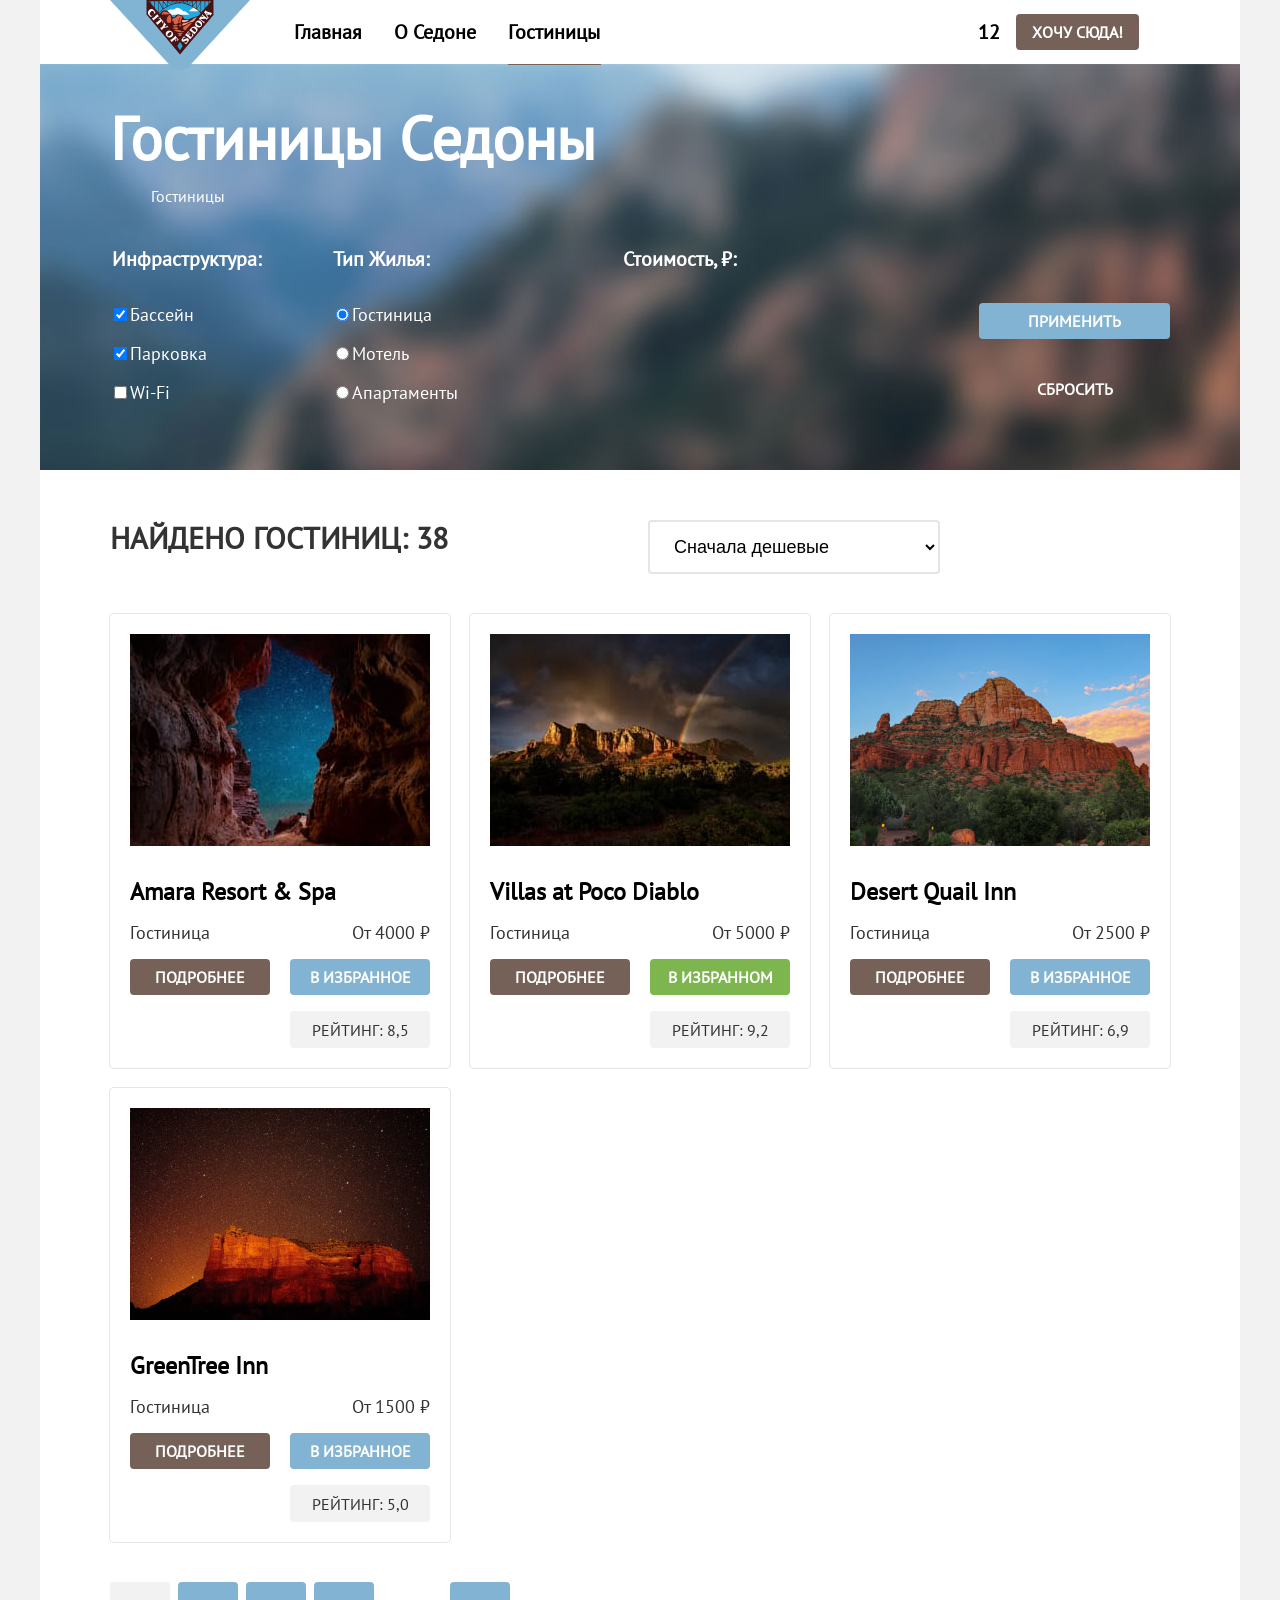
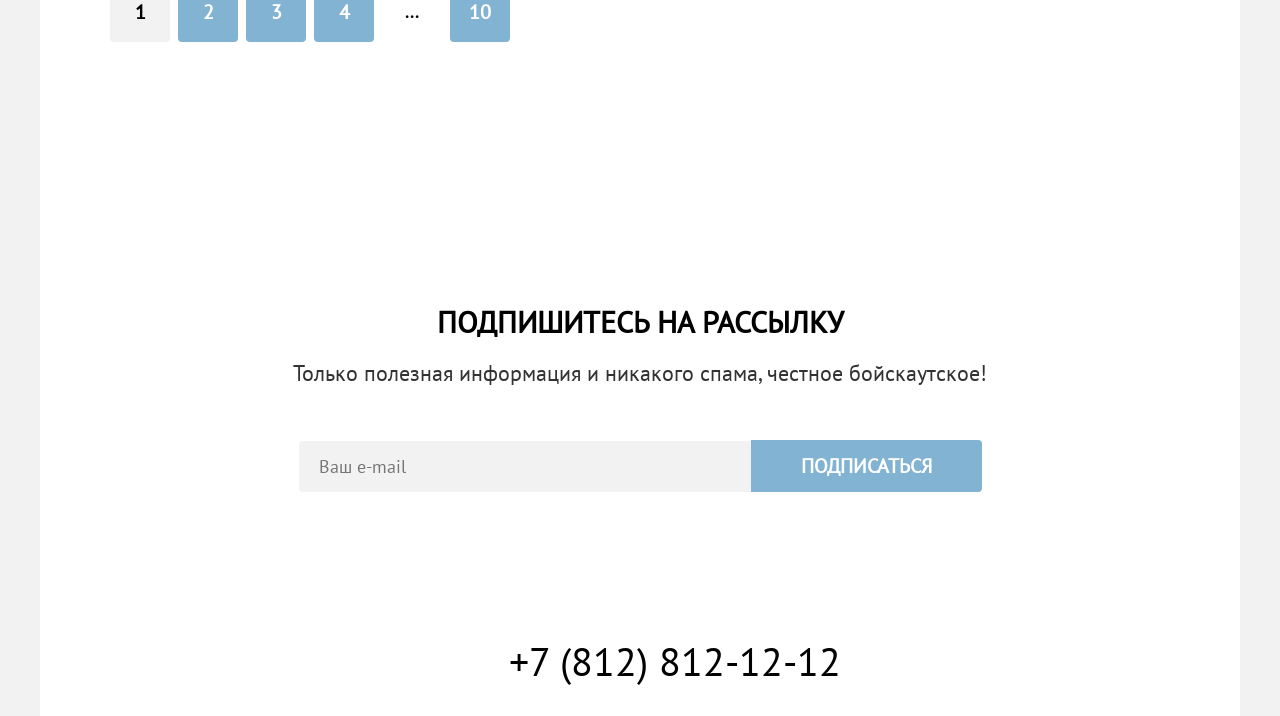
==== catalog.html @ 389232b7 "правки по теме гриды после созвона с Женей" ====
<!DOCTYPE html>
<html lang="ru">

  <head>
    <meta charset="UTF-8">
    <title>Каталог</title>
    <link rel="stylesheet" href="styles/styles.css">
  </head>

  <body>
    <div class="page-container">
      <header class="page-header">
        <nav class="navigation">
          <a class="navigation-logo" href="index.html">
            <img class="logo" src="images/sedona-logo.svg" alt="Логотип сайта Седоны" width="140" height="70">
          </a>
          <ul class="navigation-list">
            <li class="navigation-item">
              <a class="navigation-link" href="index.html">Главная</a>
            </li>
            <li class="navigation-item">
              <a class="navigation-link" href="#">О Седоне</a>
            </li>
            <li class="navigation-item">
              <a class="navigation-link navigation-link-current" href="/">Гостиницы</a>
            </li>
          </ul>
          <ul class="navigation-list navigation-user">
            <li class="navigation-item">
              <a class="navigation-link" href="#">
                <span class="visually-hidden">Поиск</span></a>
            </li>
            <li class="navigation-item">
              <a class="navigation-link" href="#">
                <span class="visually-hidden">Избранные отели</span>
                <span class="like-number">12</span>
              </a>
            </li>
            <li class="navigation-item">
              <a class="navigation-link button" href="#">Хочу сюда!</a>
            </li>
          </ul>
        </nav>
      </header>
      <main class="main-inner">
        <div class="header-block">
          <div class="header-block-container">
            <header class="inner-header">
              <h1 class="inner-header-title">Гостиницы Седоны</h1>
              <ul class="breadcrumbs-list">
                <li class="breadcrumbs-item">
                  <a class="breadcrumbs-link" href="index.html">
                    <span class="visually-hidden">На главную</span>
                  </a>
                </li>
                <li class="breadcrumbs-item">
                  <a class="breadcrumbs-link-current">Гостиницы</a>
                </li>
              </ul>
            </header>
            <section class="catalog-hotels">
              <h2 class="visually-hidden">Фильтры выбора гостиниц</h2>
              <form class="catalog-hotels-filters" action="https://echo.htmlacademy.ru/" method="get">
                <fieldset class="catalog-filter-group filter-infrastructure">
                  <legend class="catalog-filter-title">Инфраструктура:</legend>
                  <ul class="catalog-filter-list">
                    <li class="catalog-filter-item">
                      <label class="control">
                        <input class="control-input" type="checkbox" name="pool" checked>Бассейн
                      </label>
                    </li>
                    <li class="catalog-filter-item">
                      <label class="control">
                        <input class="control-input" type="checkbox" name="parking" checked>Парковка
                      </label>
                    </li>
                    <li class="catalog-filter-item">
                      <label class="control">
                        <input class="control-input" type="checkbox" name="wi-fi">Wi-Fi
                      </label>
                    </li>
                  </ul>
                </fieldset>
                <fieldset class="catalog-filter-group filter-housing">
                  <legend class="catalog-filter-title">Тип жилья:</legend>
                  <ul class="catalog-filter-list">
                    <li class="catalog-filter-item">
                      <label class="control">
                        <input class="control-input" type="radio" name="type-housing" value="hotel" checked>Гостиница
                      </label>
                    </li>
                    <li class="catalog-filter-item">
                      <label class="control">
                        <input class="control-input" type="radio" name="type-housing" value="motel">Мотель
                      </label>
                    </li>
                    <li class="catalog-filter-item">
                      <label class="control">
                        <input class="control-input" type="radio" name="type-housing" value="apartments">Апартаменты
                      </label>
                    </li>
                  </ul>
                </fieldset>
                <fieldset class="catalog-filter-group filter-price">
                  <legend class="catalog-filter-title">Стоимость, ₽:</legend>
                </fieldset>
                <div class="filter-button">
                  <button class="button button-filter-submit" type="submit">Применить</button>
                  <button class="button button-filter-reset" type="reset">Сбросить</button>
                </div>
              </form>
            </section>
          </div>
        </div>
        <section class="sorting-hotels">
          <div class="sorting-hotels-container">
            <h2 class="sorting-hotels-title">Найдено гостиниц: 38</h2>
            <select class="select-control" aria-label="Сортировка">
              <option value="cheap">Сначала дешевые</option>
              <option value="expensive">Сначала дорогие</option>
            </select>
            <div class="button-sorting-container">
              <a class="button button-light" href="catalog.html?view=tile">
                <span class="visually-hidden">Показать список в виде плитки</span>
              </a>
              <a class="button" href="catalog.html?view=card">
                <span class="visually-hidden">Показать карточки</span>
              </a>
              <a class="button" href="catalog.html?view=list">
                <span class="visually-hidden">Показать списком</span>
              </a>
            </div>
          </div>
          <ul class="sorting-hotels-list">
            <li class="hotels-card">
              <a class="hotel-card-link hotel-card-link-img
              " href="#">
                <img class="hotels-card-img" src="images/catalog/catalog-hotel-1.jpg" alt="Горы на фоне звездного неба"
                  width="300" height="212"></a>
              <a class="hotel-card-link" href="#">
                <h3 class="hotels-card-title">Amara Resort & Spa</h3>
              </a>
              <p class="hotels-card-price">
                <span class="card-hotel">Гостиница</span>
                <span class="card-price">От 4000 ₽</span>
              </p>
              <a class="button hotel-card-link-button" href="#">Подробнее</a>
              <button class="button hotel-card-button">В избранное</button>
              <p class="stars four-stars">
                <span class="visually-hidden">Гостиница 4 звезды</span>
              </p>
              <p class="raiting-hotels-card-title">
                <span class="raiting-card">Рейтинг: 8,5</span>
              </p>

            </li>
            <li class="hotels-card">
              <a class="hotel-card-link hotel-card-link-img" href="#">
                <img class="hotels-card-img" src="images/catalog/catalog-hotel-2 .jpg" alt="Горы на фоне радуги"
                  width="300" height="212"></a>
              <a class="hotel-card-link" href="#">
                <h3 class="hotels-card-title">Villas at Poco Diablo</h3>
              </a>
              <p class="hotels-card-price">
                <span class="card-hotel">Гостиница</span>
                <span class="card-price">От 5000 ₽</span>
              </p>
              <a class="button hotel-card-link-button" href="#">Подробнее</a>
              <button class="button hotel-card-button-like">В избранном</button>
              <p class="stars four-stars">
                <span class="visually-hidden">Гостиница 4 звезды</span>
              </p>
              <p class="raiting-hotels-card-title">
                <span class="raiting-card">Рейтинг: 9,2</span>
              </p>

            </li>
            <li class="hotels-card">
              <a class="hotel-card-link hotel-card-link-img" href="#">
                <img class="hotels-card-img" src="images/catalog/catalog-hotel-3.jpg" alt="Горы на фоне голубого неба"
                  width="300" height="212"></a>
              <a class="hotel-card-link" href="#">
                <h3 class="hotels-card-title">Desert Quail Inn</h3>
              </a>
              <p class="hotels-card-price">
                <span class="card-hotel">Гостиница</span>
                <span class="card-price">От 2500 ₽</span>
              </p>
              <a class="button hotel-card-link-button" href="#">Подробнее</a>
              <button class="button hotel-card-button">В избранное</button>
              <p class="starts three-stars">
                <span class="visually-hidden">Гостиница 3 звезды</span>
              </p>
              <p class="raiting-hotels-card-title">
                <span class="raiting-card">Рейтинг: 6,9</span>
              </p>

            </li>
            <li class="hotels-card">
              <a class="hotel-card-link hotel-card-link-img" href="#">
                <img class="hotels-card-img" src="images/catalog/catalog-hotel-4.jpg" width="300" height="212"
                  alt="Горный массив на фоне звездного неба"></a>
              <a class="hotel-card-link" href="#">
                <h3 class="hotels-card-title">GreenTree Inn</h3>
              </a>
              <p class="hotels-card-price">
                <span class="card-hotel">Гостиница</span>
                <span class="card-price">От 1500 ₽</span>
              </p>
              <a class="button hotel-card-link-button" href="#">Подробнее</a>
              <button class="button hotel-card-button">В избранное</button>
              <p class="stars two-stars">
                <span class="visually-hidden">Гостиница 2 звезды</span>
              </p>
              <p class="raiting-hotels-card-title">
                <span class="raiting-card">Рейтинг: 5,0</span>
              </p>
            </li>
          </ul>
          <ul class="pagination">
            <li class="pagination-item pagination-item-current">
              <a class="pagination-link pagination-link-current">1</a>
            </li>
            <li class="pagination-item">
              <a class="pagination-link" href="#">2</a>
            </li>
            <li class="pagination-item">
              <a class="pagination-link" href="#">3</a>
            </li>
            <li class="pagination-item">
              <a class="pagination-link" href="#">4</a>
            </li>
            <li class="pagination-item pagination-item-more">
              <span class="pagination-link pagination-more" href="#">...</span>
            </li>
            <li class="pagination-item">
              <a class="pagination-link" href="#">10</a>
            </li>
          </ul>
        </section>
      </main>
      <footer class="page-footer">
        <section class="newsletter">
          <h2 class="newsletter-title">Подпишитесь на рассылку</h2>
          <p class="newsletter-discription">Только полезная информация и никакого спама, честное бойскаутское!</p>
          <form class="newsletter-form" action="https://echo.htmlacademy.ru/" method="post">
            <input class="field" type="email" name="newsletter-email" placeholder="Ваш e-mail" required>
            <button class="newsletter-button" type="submit">Подписаться</button>
          </form>
        </section>
        <div class="footer-container">
          <section class="footer-social">
            <h2 class="visually-hidden">Социальные контакты</h2>
            <ul class="footer-social-list">
              <li class="footer-social-item">
                <a class="button" href="https://vk.com/htmlacademy">
                  <span class="visually-hidden">ВКонтакте</span>
                </a>
              </li>
              <li class="footer-social-item">
                <a class="button" href="https://t.me/htmlacademy">
                  <span class="visually-hidden">Телеграм</span>
                </a>
              </li>
              <li class="footer-social-item">
                <a class="button" href="https://www.youtube.com/user/htmlacademyru">
                  <span class="visually-hidden">Ютуб</span>
                </a>
              </li>
            </ul>
          </section>
          <section class="footer-phone">
            <h2 class="visually-hidden">Телефон</h2>
            <a class="footer-phone-link" href="tel:+78128121212">+7 (812) 812-12-12</a>
          </section>
          <section class="footer-logo">
            <h2 class="visually-hidden">Cделано в HTML Академии</h2>
            <a class="footer-logo-link" href="https://htmlacademy.ru/">
            </a>
          </section>
        </div>
      </footer>
    </div>
  </body>

</html>
---- styles/styles.css ----
@font-face {
  font-family: "PT Sans";
  font-style: normal;
  font-weight: 400;
  src: url("../fonts/ptsans-400.woff2") format("woff2");
  font-display: swap;
}

@font-face {
  font-family: "PT Sans";
  font-style: normal;
  font-weight: 700;
  src: url("../fonts/ptsans-700.woff2") format("woof2");
  font-display: swap;
}

html {
  height: 100%;
}

*,
*::before,
*::after {
  box-sizing: border-box;
}

body {
  margin: 0;
  display: flex;
  flex-direction: column;
  min-height: 100%;
  font-family: "PT Sans", sans-serif;
  font-size: 18px;
  line-height: 21px;
  font-style: normal;
  font-weight: 400;
  color: #333333;
  background-color: #F2F2F2;
}

.visually-hidden {
  position: absolute;
  width: 1px;
  height: 1px;
  margin: -1px;
  padding: 0;
  border: 0;
  clip: rect(0 0 0 0);
  overflow: hidden;
}

.page-container {
  margin: 0 auto;
  width: 1200px;
}

.navigation {
  display: flex;
  flex-wrap: wrap;
  width: 100%;
  padding-left: 238px;
}

.page-header-logo {
  width: 140px;
  margin-right: 28px;
}

.navigation-list {
  display: flex;
  flex-wrap: wrap;
  margin: 0;
  padding: 0;
  width: 610px;
  list-style-type: none;
}

.navigation-user {
  max-width: 310px;
  margin-left: auto;
}

.navigation-link-icon {
  min-height: 64px;
  min-width: 44px;
}

.navigation-link.button {
  font-family: inherit;
  font-size: 16px;
  line-height: 20px;
  text-align: center;
  font-weight: 700;
  text-transform: uppercase;
  background-color: #756157;
  text-decoration: none;
  color: #ffffff;
  margin-top: 14px;
}

.search-button {
  font-family: inherit;
  font-size: 20px;
  line-height: 36px;
  font-weight: 700;
  text-transform: uppercase;
  text-align: center;
  color: #ffffff;
  background-color: #756157;
  width: 376px;
  border: none;
  border-radius: 4px;
  padding-top: 8px;
  padding-bottom: 8px;
}

.field {
    width: 452px;
    margin: 0;
    border: none;
    padding: 14px 345px 14px 20px;
    margin-right: -5px;
    border-radius: 4px 0 0 4px;
    background: #f2f2f2;
    font-size: 18px;
    font-family: inherit;
}

.newsletter-button {
  font-family: inherit;
  font-size: 20px;
  font-weight: 700;
  line-height: 36px;
  text-transform: uppercase;
  text-align: center;
  color: #ffffff;
  background-color: #82B3D3;
  border: none;
  padding: 8px 50px;
  border-radius: 0 4px 4px 0;
}

.page-header {
  background-color: #ffffff;
  color: #000000;
  position: relative;
}

.navigation-link {
  display: block;
  padding: 20px 16px;
  color: #000000;
  font-size: 20px;
  line-height: 24px;
  font-weight: 700;
  text-decoration: none;
}

.navigation-logo {
  position: absolute;
  left: 70px;
}

.main-container {
  flex-grow: 1;
}

.main-index {
  color: #000000;
  background-color: #ffffff;
}

.main-first-screen {
  background-image: url("../images/first-screen.png");
  background-size: 100% auto;
  background-repeat: no-repeat;
  background-color: #756157;
  padding-top: 51px;
  padding-bottom: 82px;
}

.main-first-screen-img {
  display: block;
  margin: 0 auto;
}

.sight-header {
  padding-top: 69px;
  padding-bottom: 69px;
}

.sight-list {
  display: flex;
  flex-wrap: wrap;
  margin: 0;
  padding: 0;
  list-style-type: none;
}

.sight-img {
  display: block;
  object-fit: contain;
}

.sight-text {
  margin: 0 auto;
}

.sight-item {
  flex-grow: 1;
}

.sight-title {
  font-size: 30px;
  font-weight: 700;
  line-height: 36px;
  text-transform: uppercase;
  text-align: center;
  margin: 0;
  padding: 0;
  margin-bottom: 25px;
}

.sight-discription {
  font-size: 22px;
  line-height: 26px;
  text-align: center;
  margin: 0;
  padding: 0;
}

.sight-title-item {
  font-size: 24px;
  line-height: 28px;
  text-transform: uppercase;
  text-align: center;
  margin: 0;
  padding: 0;
  margin-top: 112px;
  margin-bottom: 62px;
}

.sight-discriptions-item {
  text-align: center;
  margin: 0 auto;
  margin-bottom: 112px;
  width: 230px;
}

.sight-item-dark {
  display: flex;
  flex-wrap: wrap;
  background-color: #82B3D3;
  color: #ffffff;
}

.sight-item-light {
  width: 400px;
  background-color: rgba(131, 179, 211, 0.12);
}

.sight-item-medium {
  width: 400px;
  background-color: rgba(131, 179, 211, 0.2);
}

.advantages {
  text-align: center;
}

.advantages-header {
  padding-top: 64px;
  padding-bottom: 64px;
}

.advantages-list {
  display: flex;
  flex-wrap: wrap;
  margin: 0;
  padding: 0;
  list-style-type: none;
}

.advantages-title {
  font-size: 30px;
  font-weight: 700;
  line-height: 36px;
  text-transform: uppercase;
  margin: 0;
  padding: 0;
  margin-bottom: 20px;
}

.advantages-description {
  font-size: 22px;
  line-height: 26px;
  margin: 0;
  padding: 0;
}

.advantages-item-title {
  font-size: 24px;
  line-height: 28px;
  font-weight: 700;
  text-transform: uppercase;
  margin: 0;
  padding: 0;
  margin-bottom: 30px;
}

.advantages-item-description {
  margin: 0 auto;
  width: 230px;
}

.advantages-item {
  width: 400px;
  padding-top: 181px;
  padding-bottom: 83px;
}

.advantages-item-medium {
  background-color: #F0F6FA;
}

.search {
  text-align: center;
  padding-top: 96px;
  padding-bottom: 96px;
}

.search-title {
  font-size: 30px;
  line-height: 36px;
  font-weight: 700;
  text-transform: uppercase;
  margin: 0;
  padding: 0;
  margin-bottom: 20px;
}

.search-description {
  font-size: 22px;
  line-height: 26px;
  margin: 0;
  padding: 0;
  margin-bottom: 54px;
}

.page-footer {
  background-color: #ffffff;
}

.newsletter-first-screen {
  background-color: #756157;
  color: #ffffff;
  background-image: url("../images/Subscribe.jpg");
  background-size: 100% auto;
  background-repeat: no-repeat;
  text-align: center;
  padding-top: 96px;
  padding-bottom: 104px;
}

.newsletter {
  text-align: center;
  padding-top: 96px;
  padding-bottom: 104px;
}

.newsletter-title {
  font-size: 30px;
  line-height: 36px;
  font-weight: 700;
  text-transform: uppercase;
  color: #000000;
  margin: 0;
  padding: 0;
  padding-top: 96px;
  margin-bottom: 20px;
}

.newsletter-title-first-screen {
  font-size: 30px;
  line-height: 36px;
  font-weight: 700;
  text-transform: uppercase;
  color: #ffffff;
  margin: 0;
  padding: 0;
  margin-bottom: 20px;
}

.newsletter-discription {
  font-size: 22px;
  line-height: 26px;
  color: #333333;
  margin: 0;
  padding: 0;
  margin-bottom: 54px;
}

.newsletter-discription-first-screen {
  font-size: 22px;
  line-height: 26px;
  color: #ffffff;
  margin: 0;
  padding: 0;
  margin-bottom: 54px;
}

.footer-container {
  display: flex;
  flex-wrap: wrap;
  width: 1060px;
  margin: 0 auto;
  justify-content: space-between;
  padding-top: 45px;
  padding-bottom: 35px;
}

.footer-social-list {
  display: flex;
  flex-wrap: wrap;
  margin: 0;
  padding: 0;
  list-style-type: none;
}

.footer-social {
  width: 188px;
}

.footer-social-item {
  min-width: 47px;
  min-height: 40px;
}

.footer-phone {
  width: 335px;
}

.footer-logo {
  width: 115px;
}

.footer-phone-link {
  font-family: inherit;
  font-size: 40px;
  line-height: 40px;
  font-weight: 400;
  text-align: center;
  text-transform: uppercase;
  text-decoration: none;
  color: #000000;
}

.footer-logo-link {
  min-width: 115px;
  min-height: 33px;

}

.catalog-hotels-filters {
  display: grid;
  grid-template-columns: 151px 220px 288px 191px;
  gap: 70px;
}

.filter-infrastructure {
  border: none;
  margin: 0;
  padding: 0;
}

.filter-housing {
  border: none;
  margin: 0;
  padding: 0;
}

.filter-price {
  border: none;
  margin: 0;
  padding: 0;
}

.filter-button {
  text-align: center;
}

.header-block {
  background-color: #82B3D3;
  color: #ffffff;
  background-image: url("../images/inner-header-foto.jpg");
  background-size: 100% auto;
  padding-top: 35px;
  padding-bottom: 50px;
}

.header-block-container {
  width: 1060px;
  margin: 0 auto;
}

.inner-header-title {
  font-size: 60px;
  line-height: 78px;
  font-weight: 700;
  margin: 0;
  padding: 0;
  margin-bottom: 8px;
}

.breadcrumbs-list {
  display: flex;
  flex-wrap: wrap;
  margin: 0;
  padding: 0;
  list-style-type: none;
  margin-bottom: 40px;
}

.breadcrumbs-link {
  min-width: 13px;
  min-height: 15px;
  margin-right: 41px;
}

.breadcrumbs-link-current {
  font-size: 16px;
  font-weight: 400;
  text-decoration: none;
}

.catalog-filter-list {
  margin: 0;
  padding: 0;
  list-style-type: none;

}

.catalog-filter-title {
  font-size: 20px;
  line-height: 24px;
  font-weight: 700;
  text-transform: capitalize;
  margin-bottom: 32px;
}

.catalog-filter-item {
  font-size: 18px;
  line-height: 23px;
  font-weight: 400;
  margin-bottom: 16px;
}

.button {
  font-size: 16px;
  line-height: 20px;
  font-weight: 700;
  text-transform: uppercase;
  font-family: inherit;
  padding-bottom: 8px;
  padding-top: 8px;
  border-radius: 4px;
}

.button-filter-submit {
  background-color: #82B3D3;
  color: #ffffff;
  margin-top: 56px;
  margin-bottom: 32px;
  border: none;
  width: 191px;
  padding-bottom: 8px;
  padding-top: 8px;
}

.button-filter-reset {
  background: none;
  color: #ffffff;
  border: none;
}

.sorting-hotels-container {
  width: 1060px;
  margin: 0 auto;
  display: flex;
  margin-bottom: 40px;
  flex-wrap: wrap;
}

.sorting-hotels {
  background-color: #ffffff;
  padding: 50px 60px 70px;
}

.sorting-hotels-list {
  width: 1060px;
  display: flex;
  flex-wrap: wrap;
  padding: 0;
  margin: 0 auto;
  list-style-type: none;
  margin-bottom: 40px;
  gap: 20px;
}

.sorting-hotels-title {
  margin: 0;
  padding: 0;
  width: 438px;
  margin-right: 100px;
  font-size: 30px;
  line-height: 36px;
  font-weight: 700;
  text-transform: uppercase;
}

.select-control {
  width: 292px;
  margin-right: 70px;
  font-size: 18px;
  line-height: 21px;
  font-weight: 400;
  background-color: #ffffff;
  min-height: 49px;
  border: 2px solid #E5E5E5;
  border-radius: 4px;
  padding-top: 14px;
  padding-bottom: 14px;
  padding-left: 20px;
  padding-right: 21px;
}

.button-sorting-container {
  width: 160px;
}

.hotels-card {
  display: grid;
  grid-template-columns: repeat(2, 140px);
  grid-template-rows: 1fr;
  gap: 16px 20px;
  width: 340px;
  box-shadow: 0 0 0 1px #e6e6e6;
  border-radius: 4px;
  padding: 20px;
}

.hotels-card-img {
  display: block;
  object-fit: cover;
}

.hotel-card-wrapper {
  display: grid;
  grid-template-columns: 140px 140px;
  column-gap: 20px;
  row-gap: 16px;
  margin: 0 auto;
}

.hotels-card-title {
  font-size: 24px;
  font-weight: 700;
  line-height: 28px;
  text-decoration: none;
  color: #000000;
  margin: 0;
}

.hotels-card-price {
  grid-column: 1/-1;
  margin: 0;
  display: flex;
}

.card-hotel {
  width: 140px;
}

.card-price {
  margin-left: auto;
}

.stars {
  margin: 0;
}

.raiting-card {
  display: block;
  margin-left: auto;
  padding-bottom: 8px;
  padding-top: 9px;
  border-radius: 4px;
}

.hotel-card-button {
  color: #ffffff;
  background-color: #82B3D3;
  border: none;
}

.hotel-card-button-like {
  color: #ffffff;
  background-color: #7DB54F;
  border: none;
}

.hotel-card-link {
  text-decoration: none;
  grid-column: 1/-1;
}

.hotel-card-link-img {
  margin: 0 auto;
  margin-bottom: 16px;
}

.hotel-card-link-button {
  color: #ffffff;
  background-color: #756157;
  text-decoration: none;
  text-align: center;
  padding-bottom: 8px;
  padding-top: 8px;
  border-radius: 4px;
}

.raiting-hotels-card-title {
  margin: 0;
}

.raiting-hotels-card-title span {
  color: #333333;
  background-color: #F2F2F2;
  font-size: 16px;
  line-height: 20px;
  text-transform: uppercase;
  font-weight: 400;
  text-align: center;
}

.pagination {
  display: flex;
  width: 1060px;
  margin: 0 auto;
  padding: 0;
  list-style-type: none;
  flex-wrap: wrap;
  gap: 8px;
}

.pagination-item {
  min-width: 60px;
  min-height: 60px;
  background-color: #82B3D3;
  border-radius: 4px;
}

.pagination-item-current {
  background-color: #F2F2F2;
}

.pagination-link {
  font-size: 20px;
  line-height: 36px;
  font-weight: 700;
  text-align: center;
  text-decoration: none;
  color: #ffffff;
  width: 100%;
  height: 100%;
  display: flex;
  align-items: center;
  justify-content: center;
  flex-wrap: wrap;
}

.pagination-link-current {
  color: #000000;
  background-color: #F2F2F2;
  border-radius: 4px;
}

.pagination-more {
  font-size: 17px;
  line-height: 26px;
  background-color: #ffffff;
  color: #000000;
}
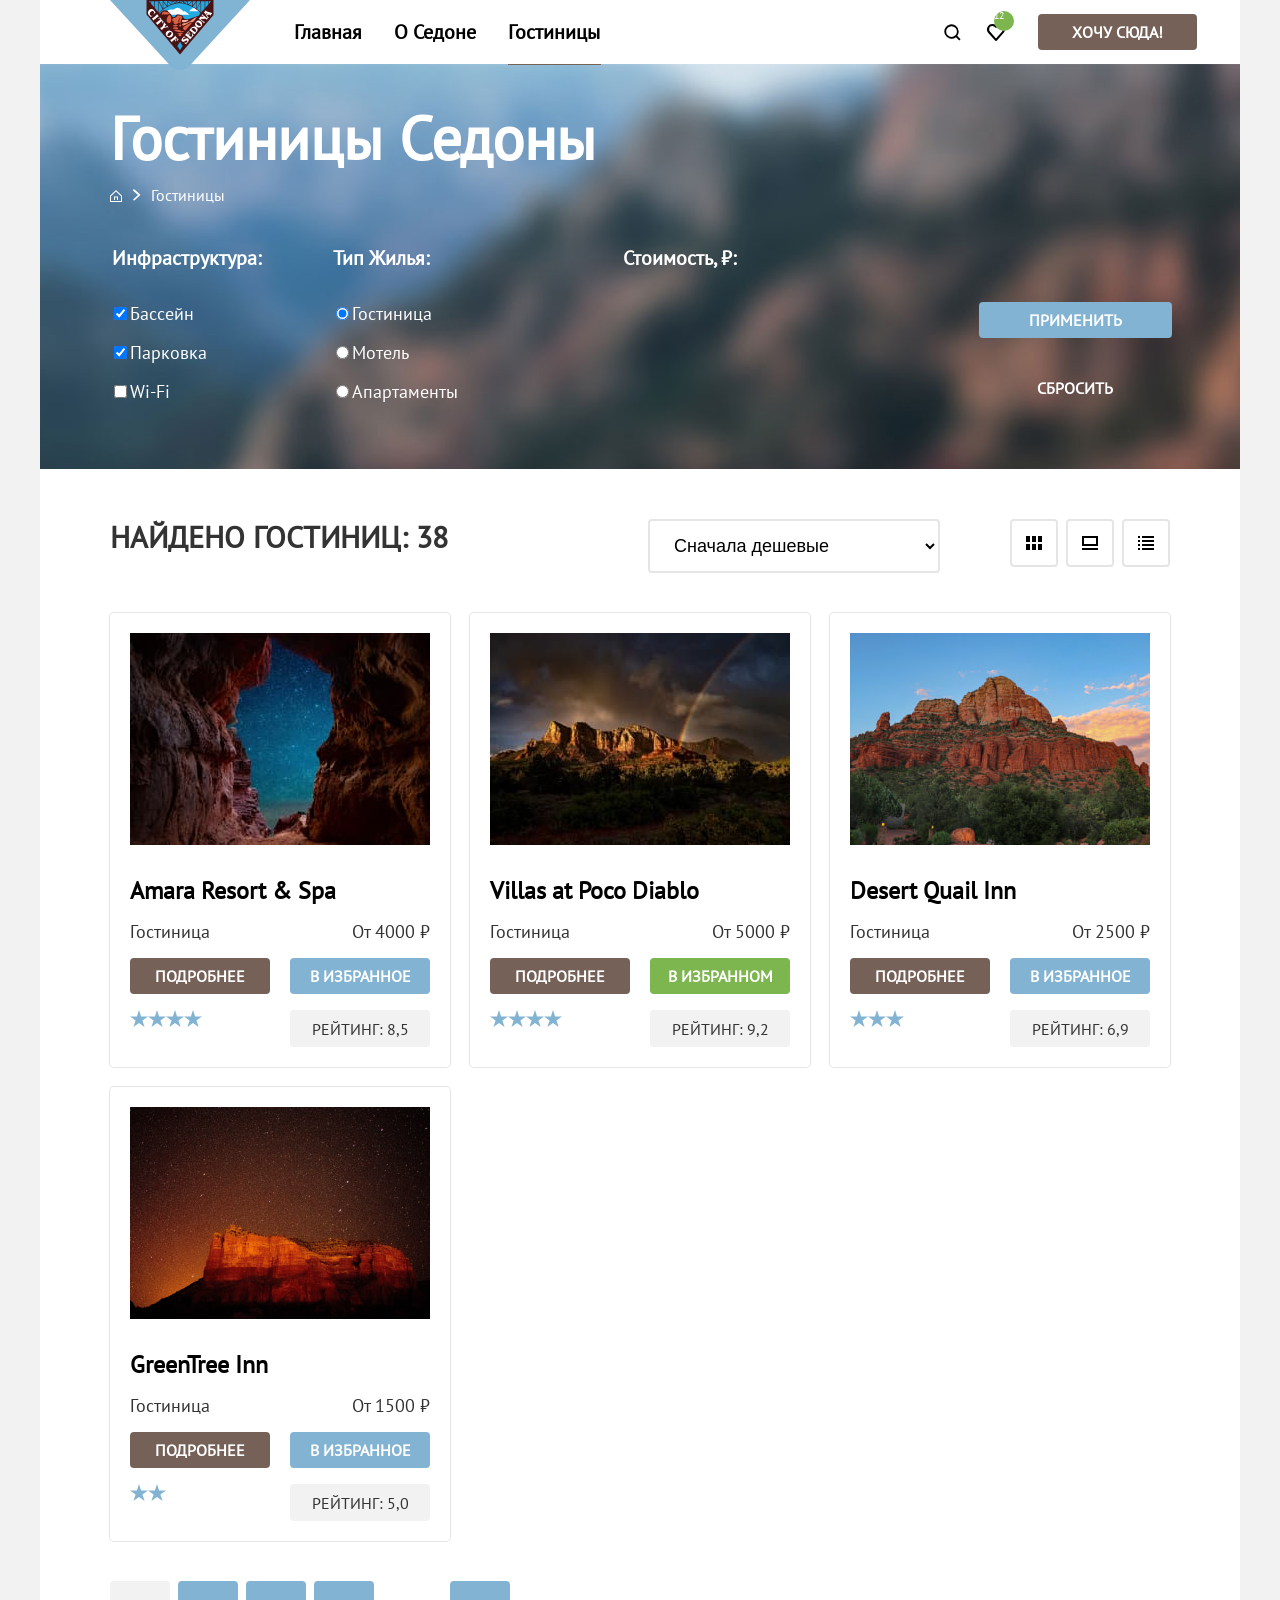
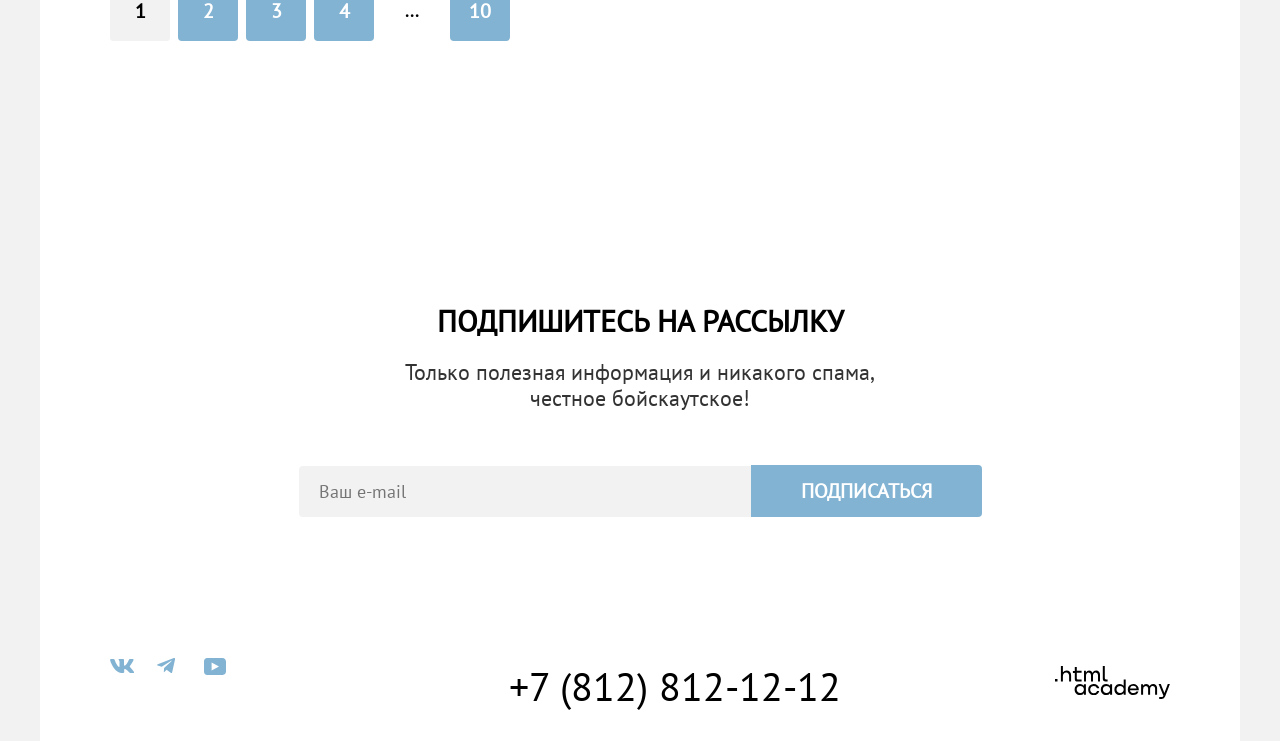
==== commit 6323ed63: "Правки по 8 уроку" ====
--- a/catalog.html
+++ b/catalog.html
@@ -27,11 +27,11 @@
           </ul>
           <ul class="navigation-list navigation-user">
             <li class="navigation-item">
-              <a class="navigation-link" href="#">
+              <a class="navigation-link navigation-link-icon search-icon" href="#">
                 <span class="visually-hidden">Поиск</span></a>
             </li>
             <li class="navigation-item">
-              <a class="navigation-link" href="#">
+              <a class="navigation-link navigation-link-icon like-icon" href="#">
                 <span class="visually-hidden">Избранные отели</span>
                 <span class="like-number">12</span>
               </a>
@@ -49,12 +49,17 @@
               <h1 class="inner-header-title">Гостиницы Седоны</h1>
               <ul class="breadcrumbs-list">
                 <li class="breadcrumbs-item">
-                  <a class="breadcrumbs-link" href="index.html">
+                  <a class="breadcrumbs-link breadcrumbs-link-index" href="index.html">
+                    <svg role="img" aria-label="Вернуться на главную страницу" xmlns="http://www.w3.org/2000/svg"
+                      width="12" height="12" fill="none" viewBox="0 0 12 12">
+                      <path d="M6 0 0 5.8V12h12V5.8zm5 11H1V6.2l5-4.8 5 4.8z" />
+                      <path d="M4 10h1V7.5h2V10h1V6.5H4z" />
+                    </svg>
                     <span class="visually-hidden">На главную</span>
                   </a>
                 </li>
                 <li class="breadcrumbs-item">
-                  <a class="breadcrumbs-link-current">Гостиницы</a>
+                  <a class="breadcrumbs-link breadcrumbs-link-current">Гостиницы</a>
                 </li>
               </ul>
             </header>
@@ -119,14 +124,14 @@
               <option value="cheap">Сначала дешевые</option>
               <option value="expensive">Сначала дорогие</option>
             </select>
-            <div class="button-sorting-container">
-              <a class="button button-light" href="catalog.html?view=tile">
+            <div class="toggle-sorting-container">
+              <a class="toggle toggle-tile " href="catalog.html?view=tile">
                 <span class="visually-hidden">Показать список в виде плитки</span>
               </a>
-              <a class="button" href="catalog.html?view=card">
+              <a class="toggle toggle-card" href="catalog.html?view=card">
                 <span class="visually-hidden">Показать карточки</span>
               </a>
-              <a class="button" href="catalog.html?view=list">
+              <a class="toggle toggle-list" href="catalog.html?view=list">
                 <span class="visually-hidden">Показать списком</span>
               </a>
             </div>
@@ -146,7 +151,7 @@
               </p>
               <a class="button hotel-card-link-button" href="#">Подробнее</a>
               <button class="button hotel-card-button">В избранное</button>
-              <p class="stars four-stars">
+              <p class="stars four-stars" role="img" aria-label="4 звезды">
                 <span class="visually-hidden">Гостиница 4 звезды</span>
               </p>
               <p class="raiting-hotels-card-title">
@@ -167,7 +172,7 @@
               </p>
               <a class="button hotel-card-link-button" href="#">Подробнее</a>
               <button class="button hotel-card-button-like">В избранном</button>
-              <p class="stars four-stars">
+              <p class="stars four-stars" role="img" aria-label="4 звезды">
                 <span class="visually-hidden">Гостиница 4 звезды</span>
               </p>
               <p class="raiting-hotels-card-title">
@@ -188,7 +193,7 @@
               </p>
               <a class="button hotel-card-link-button" href="#">Подробнее</a>
               <button class="button hotel-card-button">В избранное</button>
-              <p class="starts three-stars">
+              <p class="stars three-stars" role="img" aria-label="3 звезды">
                 <span class="visually-hidden">Гостиница 3 звезды</span>
               </p>
               <p class="raiting-hotels-card-title">
@@ -209,7 +214,7 @@
               </p>
               <a class="button hotel-card-link-button" href="#">Подробнее</a>
               <button class="button hotel-card-button">В избранное</button>
-              <p class="stars two-stars">
+              <p class="stars two-stars" role="img" aria-label="2 звезды">
                 <span class="visually-hidden">Гостиница 2 звезды</span>
               </p>
               <p class="raiting-hotels-card-title">
@@ -253,17 +258,20 @@
             <h2 class="visually-hidden">Социальные контакты</h2>
             <ul class="footer-social-list">
               <li class="footer-social-item">
-                <a class="button" href="https://vk.com/htmlacademy">
+                <a class="button-footer-social" href="https://vk.com/htmlacademy">
+                  <svg class="footer-social-icon" aria-hidden="true" focusable="false" xmlns="http://www.w3.org/2000/svg" width="24" height="14" fill="none" viewBox="0 0 24 14"><path fill-rule="evenodd" d="M23.5 1q.3-1-.8-1H20q-1 0-1.1.7S17.6 4 15.7 6q-1 .8-1.3.8T14 6V.9q0-.9-.7-.9H9.2q-.7 0-.7.6c0 .6 1 .8 1 2.5V7q0 1.1-.5 1c-.9 0-3-3.2-4.3-6.9q-.2-1-1.2-1H1q-1 0-.9.7c0 .7.9 4.1 4.1 8.6 2.2 3 5.3 4.7 8 4.7 1.7 0 2-.4 2-1v-2.3q-.1-1 .6-.9c.4 0 1 .2 2.6 1.7 1.8 1.7 2.1 2.5 3.1 2.5H23q1.3 0 1-1.1-.5-1.1-2.3-3L20 8q-.5-.6 0-1.1s3.2-4.4 3.5-6" clip-rule="evenodd"/></svg>
                   <span class="visually-hidden">ВКонтакте</span>
                 </a>
               </li>
               <li class="footer-social-item">
-                <a class="button" href="https://t.me/htmlacademy">
+                <a class="button-footer-social" href="https://t.me/htmlacademy">
+                  <svg class="footer-social-icon" aria-hidden="true" focusable="false" xmlns="http://www.w3.org/2000/svg" width="18" height="16" fill="none" viewBox="0 0 18 16"><path d="M16.8.1.8 6.2Q-.6 7 .6 7.6l4.1 1.2 9.5-6q1-.2.5.2l-7.6 7-.3 4.2q.5 0 .8-.4l2-2 4.1 3q1.2.8 1.5-.6L18 1.4c.3-1.1-.4-1.6-1.1-1.3"/></svg>
                   <span class="visually-hidden">Телеграм</span>
                 </a>
               </li>
               <li class="footer-social-item">
-                <a class="button" href="https://www.youtube.com/user/htmlacademyru">
+                <a class="button-footer-social" href="https://www.youtube.com/user/htmlacademyru">
+                  <svg class="footer-social-icon" aria-hidden="true" focusable="false" xmlns="http://www.w3.org/2000/svg" width="22" height="17" fill="none" viewBox="0 0 22 17"><path d="M18.6 0H3.2C1.3 0 0 1.6 0 3.4v10c0 2 1.3 3.6 3.2 3.6h15.6c1.7 0 3.2-1.6 3.2-3.4V3.4C21.8 1.6 20.5 0 18.6 0m-11 12.5v-8l7.4 4z"/></svg>
                   <span class="visually-hidden">Ютуб</span>
                 </a>
               </li>
@@ -276,6 +284,7 @@
           <section class="footer-logo">
             <h2 class="visually-hidden">Cделано в HTML Академии</h2>
             <a class="footer-logo-link" href="https://htmlacademy.ru/">
+              <svg class="footer-logo-icon" role="img" aria-label="Логотип разработчика HTML Academy" xmlns="http://www.w3.org/2000/svg" width="115" height="33" fill="none" viewBox="0 0 115 33"><path d="M0 12.9v2.6h2.5v-2.6zM11.6 4.5Q9.2 4.6 8 6.2h-.1V0h-2v15.5h2v-5.3c0-2.1 1.3-3.6 3.3-3.6 1.8 0 2.9 1.4 2.9 3.2v5.7h2V9.4c.1-3-1.8-4.9-4.5-4.9M26.6 4.8h-4.8V1.1h-2v3.8h-1.9v2h1.9v6q0 2.6 2.7 2.7h4.1v-2h-3.7q-1 0-1.1-1.1V6.8h4.8zM41.1 4.6q-2.5 0-3.5 2.1h-.1a4 4 0 0 0-3.4-2.1Q32 4.8 31 6.4h-.1V4.8H29v10.6h2V10c0-2 1-3.5 2.6-3.5q2.3.1 2.4 2.6v6.3h2V9.8c0-2.4 1.4-3.3 2.6-3.3q2.3.1 2.4 2.6v6.3h2V8.9c.1-2.5-1.4-4.3-3.9-4.3M47.8 12.7q0 2.6 2.8 2.7h2v-2h-1.7q-1 0-1.1-1.1V0h-2zM28.9 19.7a5 5 0 0 0-3.9-1.8c-3.1 0-5.4 2.3-5.4 5.6s2.3 5.6 5.4 5.6q2.7-.1 3.8-1.9h.1v1.6h2V18.2h-2zm-3.6 7.4a3.5 3.5 0 0 1-3.6-3.6c0-2 1.4-3.6 3.6-3.6s3.6 1.6 3.6 3.6c0 1.9-1.4 3.6-3.6 3.6M44.2 22c-.5-2.4-2.6-4.1-5.4-4.1a5.4 5.4 0 0 0-5.6 5.6c0 3.1 2.2 5.6 5.6 5.6 2.8 0 4.9-1.8 5.4-4.2h-2.1a3.4 3.4 0 0 1-3.3 2.3 3.5 3.5 0 0 1-3.6-3.6c0-2 1.4-3.6 3.6-3.6q2.5.2 3.3 2.2h2.1zM55.1 19.7a5 5 0 0 0-3.9-1.8c-3.1 0-5.4 2.3-5.4 5.6s2.3 5.6 5.4 5.6q2.7-.1 3.8-1.9h.1v1.6h2V18.2h-2zm-3.6 7.4a3.5 3.5 0 0 1-3.6-3.6c0-2 1.4-3.6 3.6-3.6s3.6 1.6 3.6 3.6c0 1.9-1.5 3.6-3.6 3.6M68.7 19.8a5 5 0 0 0-3.9-1.9c-3.1 0-5.4 2.3-5.4 5.6s2.2 5.6 5.4 5.6q2.6-.1 3.8-1.8h.1v1.5h2V13.4h-2zm-3.6 7.3a3.5 3.5 0 0 1-3.6-3.6c0-2 1.4-3.6 3.6-3.6s3.6 1.6 3.6 3.6c-.1 2-1.5 3.6-3.6 3.6M78.3 17.9a5.4 5.4 0 0 0-5.5 5.6c0 3 2.1 5.6 5.5 5.6 2.5 0 4.5-1.3 5.2-3.6h-2.1q-.8 1.6-3 1.6c-1.9 0-3.3-1.3-3.4-2.9h8.8c.2-3.6-2-6.3-5.5-6.3m0 1.9q2.7.1 3.3 2.6h-6.5a3 3 0 0 1 3.2-2.6M98.2 17.9a4 4 0 0 0-3.6 2h-.1q-1-1.9-3.4-2-2.2 0-3.1 1.8v-1.5h-1.9v10.6h2v-5.4q.1-3.2 2.6-3.5 2.3.1 2.4 2.6v6.3h2v-5.6c0-2.4 1.4-3.3 2.6-3.3q2.3.1 2.4 2.6v6.3h2v-6.5c.1-2.6-1.4-4.4-3.9-4.4M109.4 27l-3.6-8.9h-2.2l4.8 11.6q-.3 1.3-1.7 1.2h-2.5v2h2.5q2.6 0 3.5-2.6l4.7-12.2h-2.1z"/></svg>
             </a>
           </section>
         </div>
--- a/styles/styles.css
+++ b/styles/styles.css
@@ -85,6 +85,35 @@
   min-width: 44px;
 }
 
+.search-icon {
+  background-image: url(../images/icon/search.svg);
+  background-repeat: no-repeat;
+  background-size: 18px 18px;
+  background-position: center;
+}
+
+.like-icon {
+  background-image: url(../images/icon/heart.svg);
+  background-repeat: no-repeat;
+  background-size: 20px 20px;
+  background-position: center;
+  margin-right: 20px;
+}
+.like-number {
+  font-family: inherit;
+  font-size: 10px;
+  line-height: 10px;
+  font-weight: 400;
+  color:#ffffff;
+  background-color: #7DB54F;
+  border-radius: 10px;
+  position: absolute;
+  width: 20px;
+  height: 20px;
+  top: 11px;
+  left: 20px;
+}
+
 .navigation-link.button {
   font-family: inherit;
   font-size: 16px;
@@ -96,6 +125,21 @@
   text-decoration: none;
   color: #ffffff;
   margin-top: 14px;
+  padding: 8px 34px;
+  cursor: pointer;
+}
+
+.navigation-link.button:hover {
+  background-color: #615048;
+}
+
+.navigation-link.button:focus {
+  background-color: #615048;
+}
+
+.navigation-link.button:active {
+  background-color: #756157;
+  color: #ffffff4d;
 }
 
 .search-button {
@@ -107,23 +151,35 @@
   text-align: center;
   color: #ffffff;
   background-color: #756157;
-  width: 376px;
   border: none;
   border-radius: 4px;
-  padding-top: 8px;
-  padding-bottom: 8px;
+  padding: 8px 50px;
+  cursor: pointer;
+}
+
+.search-button:hover {
+  background-color: #615048;
+}
+
+.search-button:focus {
+  background-color: #615048;
+}
+
+.search-button:active {
+  background-color: #756157;
+  color: #ffffff4d;
 }
 
 .field {
-    width: 452px;
-    margin: 0;
-    border: none;
-    padding: 14px 345px 14px 20px;
-    margin-right: -5px;
-    border-radius: 4px 0 0 4px;
-    background: #f2f2f2;
-    font-size: 18px;
-    font-family: inherit;
+  width: 452px;
+  margin: 0;
+  border: none;
+  padding: 14px 345px 14px 20px;
+  margin-right: -5px;
+  border-radius: 4px 0 0 4px;
+  background: #f2f2f2;
+  font-size: 18px;
+  font-family: inherit;
 }
 
 .newsletter-button {
@@ -138,6 +194,19 @@
   border: none;
   padding: 8px 50px;
   border-radius: 0 4px 4px 0;
+  cursor: pointer;
+}
+
+.newsletter-button:hover {
+  background-color: #68A2CA;
+}
+
+.newsletter-button:focus {
+  background-color: #68A2CA;
+}
+
+.newsletter-button:active {
+  color: #ffffff4d;
 }
 
 .page-header {
@@ -154,6 +223,7 @@
   line-height: 24px;
   font-weight: 700;
   text-decoration: none;
+  position: relative;
 }
 
 .navigation-logo {
@@ -187,6 +257,8 @@
 .sight-header {
   padding-top: 69px;
   padding-bottom: 69px;
+  width: 651px;
+  margin: 0 auto;
 }
 
 .sight-list {
@@ -210,7 +282,9 @@
   flex-grow: 1;
 }
 
+
 .sight-title {
+  font-family: 'PT Sans', sans-serif;
   font-size: 30px;
   font-weight: 700;
   line-height: 36px;
@@ -219,6 +293,24 @@
   margin: 0;
   padding: 0;
   margin-bottom: 25px;
+}
+.sight-title-item::after {
+    width: 60px;
+    height: 2px;
+    content: "";
+    background-color: #ffffff4d;
+    display: block;
+    background-position: center;
+    margin: 30px auto;
+}
+.sight-title-item-light::after {
+  content: "";
+  width: 60px;
+    height: 2px;
+    background-color: #0000004d;
+    display: block;
+    background-position: center;
+    margin: 30px auto;
 }
 
 .sight-discription {
@@ -237,7 +329,6 @@
   margin: 0;
   padding: 0;
   margin-top: 112px;
-  margin-bottom: 62px;
 }
 
 .sight-discriptions-item {
@@ -282,13 +373,15 @@
 }
 
 .advantages-title {
+  font-family: 'PT Sans', sans-serif;
   font-size: 30px;
   font-weight: 700;
   line-height: 36px;
   text-transform: uppercase;
-  margin: 0;
+  margin: 0 auto;
   padding: 0;
   margin-bottom: 20px;
+  width: 505px;
 }
 
 .advantages-description {
@@ -308,6 +401,43 @@
   margin-bottom: 30px;
 }
 
+.icon-haus::before {
+  content: "";
+  background-image: url("../images/icon/haus.svg");
+  background-repeat: no-repeat;
+  background-size: contain;
+  background-position: center;
+  display: block;
+  width: 75px;
+  height: 72px;
+  margin: 81px auto 30px;
+}
+
+.icon-food::before {
+  content: "";
+  display: block;
+  background-image: url("../images/icon/food.svg");
+  background-position: center;
+  background-repeat: no-repeat;
+  background-size: contain;
+  width: 74px;
+  height: 70px;
+  margin: 81px auto 30px;
+
+}
+
+.icon-gift::before {
+  content: "";
+  display: block;
+  background-image: url(../images/icon/gift.svg);
+  background-position: center;
+  background-size: contain;
+  background-repeat: no-repeat;
+  width: 64px;
+  height: 76px;
+  margin: 81px auto 30px;
+}
+
 .advantages-item-description {
   margin: 0 auto;
   width: 230px;
@@ -315,7 +445,6 @@
 
 .advantages-item {
   width: 400px;
-  padding-top: 181px;
   padding-bottom: 83px;
 }
 
@@ -327,9 +456,12 @@
   text-align: center;
   padding-top: 96px;
   padding-bottom: 96px;
+  width: 592px;
+  margin: 0 auto;
 }
 
 .search-title {
+  font-family: 'PT Sans', sans-serif;
   font-size: 30px;
   line-height: 36px;
   font-weight: 700;
@@ -369,15 +501,17 @@
 }
 
 .newsletter-title {
+  font-family: 'PT Sans', sans-serif;
   font-size: 30px;
   line-height: 36px;
   font-weight: 700;
   text-transform: uppercase;
   color: #000000;
-  margin: 0;
+  margin: 0 auto;
   padding: 0;
   padding-top: 96px;
   margin-bottom: 20px;
+  width: 475px;
 }
 
 .newsletter-title-first-screen {
@@ -386,25 +520,28 @@
   font-weight: 700;
   text-transform: uppercase;
   color: #ffffff;
-  margin: 0;
+  margin: 0 auto;
   padding: 0;
   margin-bottom: 20px;
+  width: 475px;
 }
 
 .newsletter-discription {
   font-size: 22px;
   line-height: 26px;
   color: #333333;
-  margin: 0;
+  margin: 0 auto;
   padding: 0;
   margin-bottom: 54px;
+  width: 475px;
 }
 
 .newsletter-discription-first-screen {
+  width: 475px;
   font-size: 22px;
   line-height: 26px;
   color: #ffffff;
-  margin: 0;
+  margin: 0 auto;
   padding: 0;
   margin-bottom: 54px;
 }
@@ -429,6 +566,32 @@
 
 .footer-social {
   width: 188px;
+}
+
+.button-footer-social {
+  position: relative;
+}
+
+.footer-social-icon {
+  position: absolute;
+  top: 0;
+  right: 0;
+  bottom: 0;
+  left: 0;
+  margin: auto;
+  fill: #83B3D3;
+}
+
+.button-footer-social:focus .footer-social-icon {
+  fill: #68A2CA;
+}
+
+.button-footer-social:hover .footer-social-icon {
+  fill: #68A2CA;
+}
+
+.button-footer-social:active .footer-social-icon {
+  fill: #68A2CA4D;
 }
 
 .footer-social-item {
@@ -455,10 +618,35 @@
   color: #000000;
 }
 
+.footer-phone-link:focus,
+.footer-phone-link:hover {
+  color: #756157;
+}
+
+.footer-phone-link:active {
+  color: #7561574d;
+}
+
 .footer-logo-link {
   min-width: 115px;
   min-height: 33px;
 
+}
+
+.footer-logo-icon {
+  fill: #000000;
+}
+
+.footer-logo-link:focus .footer-logo-icon {
+  fill: #756157;
+}
+
+.footer-logo-link:hover .footer-logo-icon {
+  fill: #756157;
+}
+
+.footer-logo-link:active .footer-logo-icon {
+  fill: #7561574d;
 }
 
 .catalog-hotels-filters {
@@ -487,6 +675,7 @@
 
 .filter-button {
   text-align: center;
+  cursor: pointer;
 }
 
 .header-block {
@@ -512,6 +701,7 @@
   margin-bottom: 8px;
 }
 
+
 .breadcrumbs-list {
   display: flex;
   flex-wrap: wrap;
@@ -521,10 +711,53 @@
   margin-bottom: 40px;
 }
 
-.breadcrumbs-link {
+.breadcrumbs-link:not(.breadcrumbs-link-current):hover {
+  color: #FFFFFF99;
+}
+
+.breadcrumbs-link:not(.breadcrumbs-link-current):focus {
+  color: #FFFFFF;
+}
+
+.breadcrumbs-link:not(.breadcrumbs-link-current):active {
+  color: #FFFFFF4d;
+}
+
+.breadcrumbs-link-index {
   min-width: 13px;
   min-height: 15px;
-  margin-right: 41px;
+}
+
+.breadcrumbs-link-index svg {
+  fill: #ffffff;
+}
+
+.breadcrumbs-link-index:hover svg {
+  fill: #FFFFFF99;
+}
+
+.breadcrumbs-link-index:focus svg {
+  fill: #ffffff;
+}
+
+.breadcrumbs-link-index:active svg {
+  fill: #FFFFFF4d;
+}
+.breadcrumbs-item {
+  display: flex;
+  gap: 10px;
+  margin-right: 10px;
+
+}
+.breadcrumbs-item:not(:last-child)::after {
+  content: '';
+  display: block;
+  width: 8px;
+  height: 20px;
+  background-image: url("../images/icon/breadcrumbs-arrow.svg");
+  background-position: center;
+  background-repeat: no-repeat;
+  background-size: 8px 20px;
 }
 
 .breadcrumbs-link-current {
@@ -556,6 +789,7 @@
 }
 
 .button {
+  display: inline-block;
   font-size: 16px;
   line-height: 20px;
   font-weight: 700;
@@ -564,6 +798,16 @@
   padding-bottom: 8px;
   padding-top: 8px;
   border-radius: 4px;
+  cursor: pointer;
+}
+
+.button:disabled {
+  background-color: #E5E5E5;
+  color: #ffffff;
+}
+
+.button:disabled:hover {
+  cursor: default;
 }
 
 .button-filter-submit {
@@ -572,15 +816,45 @@
   margin-top: 56px;
   margin-bottom: 32px;
   border: none;
-  width: 191px;
-  padding-bottom: 8px;
-  padding-top: 8px;
+  padding: 8px 50px;
+  cursor: pointer;
+}
+
+.button-filter-submit:hover {
+  background-color: #68A2CA;
+}
+
+.button-filter-submit:focus {
+  background-color: #68A2CA;
+}
+
+.button-filter-submit:active {
+  color: #ffffff4d;
 }
 
 .button-filter-reset {
   background: none;
   color: #ffffff;
   border: none;
+  cursor: pointer;
+}
+
+.button-filter-reset:hover {
+  color: #FFFFFF99;
+}
+
+.button-filter-reset:focus {
+  color: #FFFFFF;
+  border: 3px solid #83B3D3;
+  border-radius: 4px;
+}
+
+.button-filter-reset:active {
+  color: #FFFFFF4d;
+}
+
+.button-filter-reset:disabled {
+  color: #FFFFFF4d;
 }
 
 .sorting-hotels-container {
@@ -608,6 +882,7 @@
 }
 
 .sorting-hotels-title {
+  font-family: 'PT Sans', sans-serif;
   margin: 0;
   padding: 0;
   width: 438px;
@@ -634,8 +909,39 @@
   padding-right: 21px;
 }
 
-.button-sorting-container {
+.toggle-sorting-container {
+  display: flex;
+  column-gap: 8px;
   width: 160px;
+  cursor: pointer;
+}
+.toggle {
+  display: block;
+  background-repeat: no-repeat;
+  background-position: center;
+  background-size: 16px 14px;
+  width: 48px;
+  height: 48px;
+  border: 2px solid #E5E5E5;
+  border-radius: 4px;
+}
+.toggle-tile {
+  background-image: url("../images/icon/tile.svg");
+}
+.toggle-card {
+  background-image: url("../images/icon/card.svg");
+}
+.toggle-list {
+  background-image: url("../images/icon/list.svg");
+}
+.toggle:hover {
+  border-color: #000000;
+}
+.toggle:focus {
+  border-color: #68A2CA;
+}
+.toggle:active {
+  border-color: #000000;
 }
 
 .hotels-card {
@@ -687,6 +993,29 @@
 
 .stars {
   margin: 0;
+  width: 120px;
+  height: 17px;
+}
+
+.stars::before {
+  content: "";
+  display: block;
+  height: 17px;
+  background-image: url(../images/icon/star.svg);
+  background-repeat: space no-repeat;
+  background-size: contain;
+}
+
+.four-stars::before {
+  width: 72px;
+}
+
+.three-stars::before {
+  width: 54px;
+}
+
+.two-stars::before {
+  width: 36px;
 }
 
 .raiting-card {
@@ -701,12 +1030,39 @@
   color: #ffffff;
   background-color: #82B3D3;
   border: none;
+  cursor: pointer;
+}
+
+.hotel-card-button:hover {
+  background-color: #68A2CA;
+}
+
+.hotel-card-button:focus {
+  background-color: #68A2CA;
+}
+
+.hotel-card-button:active {
+  color: #ffffff4d;
 }
 
 .hotel-card-button-like {
   color: #ffffff;
   background-color: #7DB54F;
   border: none;
+  cursor: pointer;
+}
+
+.hotel-card-button-like:hover {
+  background-color: #6C9E42;
+}
+
+.hotel-card-button-like:focus {
+  background-color: #6C9E42;
+}
+
+.hotel-card-button-like:active {
+  background-color: #7DB54F;
+  color: #ffffff4d
 }
 
 .hotel-card-link {
@@ -727,6 +1083,20 @@
   padding-bottom: 8px;
   padding-top: 8px;
   border-radius: 4px;
+  cursor: pointer;
+}
+
+.hotel-card-link-button:hover {
+  background-color: #615048;
+}
+
+.hotel-card-link-button:focus {
+  background-color: #615048;
+}
+
+.hotel-card-link-button:active {
+  background-color: #756157;
+  color: #ffffff4d;
 }
 
 .raiting-hotels-card-title {
@@ -759,6 +1129,16 @@
   background-color: #82B3D3;
   border-radius: 4px;
 }
+.pagination-item:hover {
+  background-color: #68A2CA;
+}
+.pagination-item:focus {
+  background-color: #68A2CA;
+}
+.pagination-item:active {
+  background-color: #82B3D3;
+  color: #FFFFFF4d;
+}
 
 .pagination-item-current {
   background-color: #F2F2F2;
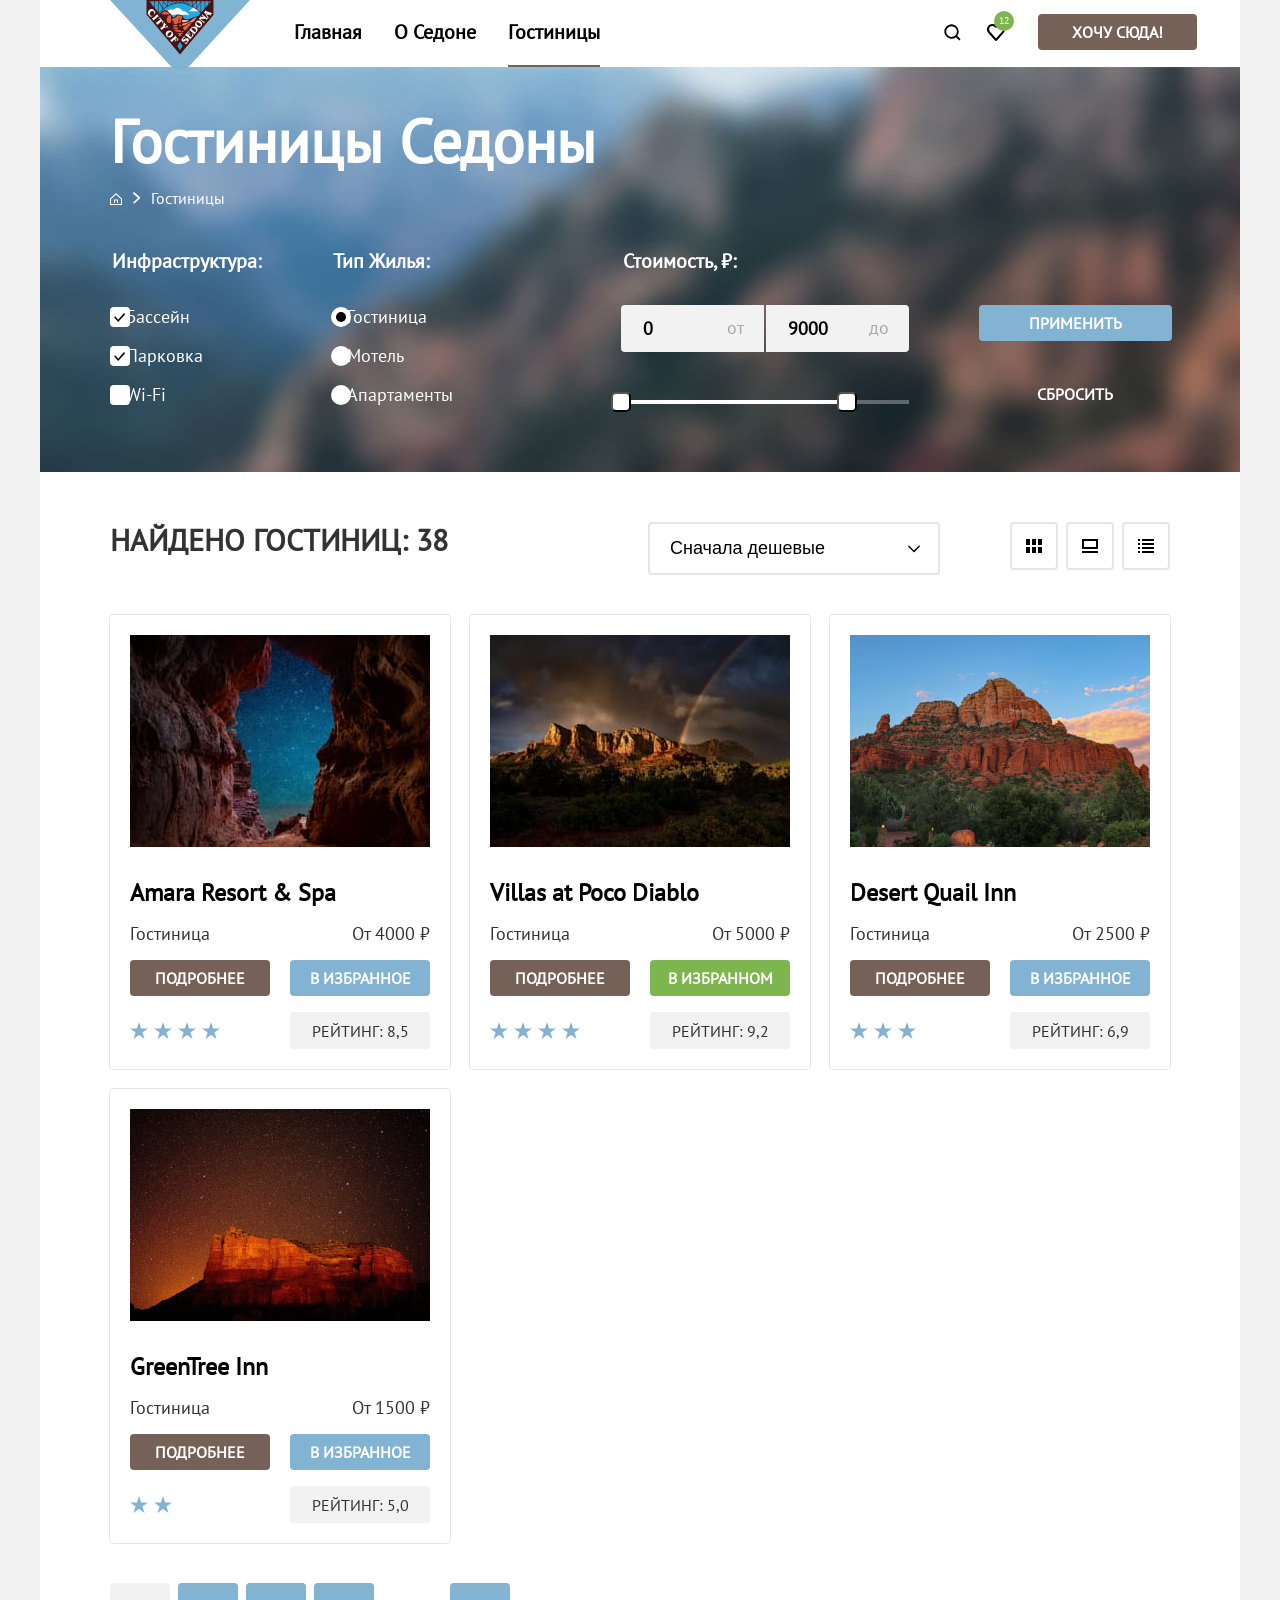
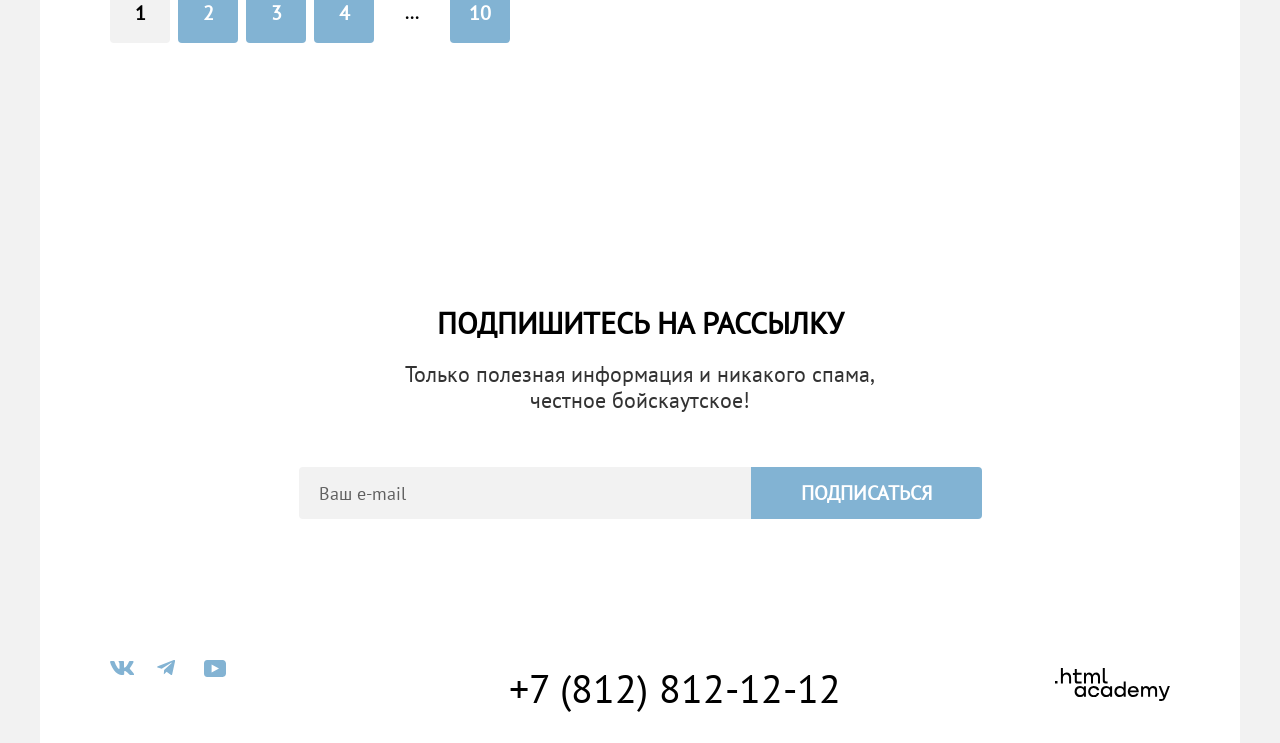
==== commit cf6aa0ee: "Правки по 8 уроку" ====
--- a/catalog.html
+++ b/catalog.html
@@ -71,17 +71,23 @@
                   <ul class="catalog-filter-list">
                     <li class="catalog-filter-item">
                       <label class="control">
-                        <input class="control-input" type="checkbox" name="pool" checked>Бассейн
-                      </label>
-                    </li>
-                    <li class="catalog-filter-item">
-                      <label class="control">
-                        <input class="control-input" type="checkbox" name="parking" checked>Парковка
-                      </label>
-                    </li>
-                    <li class="catalog-filter-item">
-                      <label class="control">
-                        <input class="control-input" type="checkbox" name="wi-fi">Wi-Fi
+                        <input class="control-input visually-hidden" type="checkbox" name="pool" checked>
+                        <span class="control-mark"></span>
+                        <span class="control-label">Бассейн</span>
+                      </label>
+                    </li>
+                    <li class="catalog-filter-item">
+                      <label class="control">
+                        <input class="control-input visually-hidden" type="checkbox" name="parking" checked>
+                        <span class="control-mark"></span>
+                        <span class="control-label">Парковка</span>
+                      </label>
+                    </li>
+                    <li class="catalog-filter-item">
+                      <label class="control">
+                        <input class="control-input visually-hidden" type="checkbox" name="wi-fi">
+                        <span class="control-mark"></span>
+                        <span class="control-label">Wi-Fi</span>
                       </label>
                     </li>
                   </ul>
@@ -91,23 +97,48 @@
                   <ul class="catalog-filter-list">
                     <li class="catalog-filter-item">
                       <label class="control">
-                        <input class="control-input" type="radio" name="type-housing" value="hotel" checked>Гостиница
-                      </label>
-                    </li>
-                    <li class="catalog-filter-item">
-                      <label class="control">
-                        <input class="control-input" type="radio" name="type-housing" value="motel">Мотель
-                      </label>
-                    </li>
-                    <li class="catalog-filter-item">
-                      <label class="control">
-                        <input class="control-input" type="radio" name="type-housing" value="apartments">Апартаменты
+                        <input class="control-input visually-hidden" type="radio" name="type-housing" value="hotel" checked>
+                        <span class="control-mark"></span>
+                        <span class="control-label">Гостиница</span>
+                      </label>
+                    </li>
+                    <li class="catalog-filter-item">
+                      <label class="control">
+                        <input class="control-input visually-hidden" type="radio" name="type-housing" value="motel">
+                        <span class="control-mark"></span>
+                        <span class="control-label">Мотель</span>
+                      </label>
+                    </li>
+                    <li class="catalog-filter-item">
+                      <label class="control">
+                        <input class="control-input visually-hidden" type="radio" name="type-housing" value="apartments">
+                        <span class="control-mark"></span>
+                        <span class="control-label">Апартаменты</span>
                       </label>
                     </li>
                   </ul>
                 </fieldset>
                 <fieldset class="catalog-filter-group filter-price">
                   <legend class="catalog-filter-title">Стоимость, ₽:</legend>
+                  <div class="range-wrapper-inputs">
+                    <label class="catalog-filter-label filter-min ">
+                     <input class="range-input" type="number" value="0" name="min-price"> от
+                    </label>
+                    <label class="catalog-filter-label filter-max">
+                       <input class="range-input" type="number" value="9000" name="max-price"> до
+                    </label>
+                  </div>
+                  <div class="range">
+                    <div class="range-scale">
+                      <div class="range-bar" style="left: 0; width: 226px">
+                        <button class="range-toggle toggle-min">
+                          <span class="visually-hidden">Изменить минимальную цену</span>
+                        </button>
+                        <button class="range-toggle toggle-max">
+                          <span class="visually-hidden">Изменить максимальную цену</span>
+                        </button>
+                      </div>
+                    </div>
                 </fieldset>
                 <div class="filter-button">
                   <button class="button button-filter-submit" type="submit">Применить</button>
@@ -120,10 +151,13 @@
         <section class="sorting-hotels">
           <div class="sorting-hotels-container">
             <h2 class="sorting-hotels-title">Найдено гостиниц: 38</h2>
-            <select class="select-control" aria-label="Сортировка">
-              <option value="cheap">Сначала дешевые</option>
-              <option value="expensive">Сначала дорогие</option>
-            </select>
+            <div class="select-wrapper">
+              <select class="select-control" aria-label="Сортировка">
+                <option value="cheap">Сначала дешевые</option>
+                <option value="expensive">Сначала дорогие</option>
+              </select>
+              <span class="select-icon"></span>
+            </div>
             <div class="toggle-sorting-container">
               <a class="toggle toggle-tile " href="catalog.html?view=tile">
                 <span class="visually-hidden">Показать список в виде плитки</span>
@@ -152,6 +186,10 @@
               <a class="button hotel-card-link-button" href="#">Подробнее</a>
               <button class="button hotel-card-button">В избранное</button>
               <p class="stars four-stars" role="img" aria-label="4 звезды">
+                <span class="star"></span>
+                <span class="star"></span>
+                <span class="star"></span>
+                <span class="star"></span>
                 <span class="visually-hidden">Гостиница 4 звезды</span>
               </p>
               <p class="raiting-hotels-card-title">
@@ -173,6 +211,10 @@
               <a class="button hotel-card-link-button" href="#">Подробнее</a>
               <button class="button hotel-card-button-like">В избранном</button>
               <p class="stars four-stars" role="img" aria-label="4 звезды">
+                <span class="star"></span>
+                <span class="star"></span>
+                <span class="star"></span>
+                <span class="star"></span>
                 <span class="visually-hidden">Гостиница 4 звезды</span>
               </p>
               <p class="raiting-hotels-card-title">
@@ -194,6 +236,9 @@
               <a class="button hotel-card-link-button" href="#">Подробнее</a>
               <button class="button hotel-card-button">В избранное</button>
               <p class="stars three-stars" role="img" aria-label="3 звезды">
+                <span class="star"></span>
+                <span class="star"></span>
+                <span class="star"></span>
                 <span class="visually-hidden">Гостиница 3 звезды</span>
               </p>
               <p class="raiting-hotels-card-title">
@@ -215,6 +260,8 @@
               <a class="button hotel-card-link-button" href="#">Подробнее</a>
               <button class="button hotel-card-button">В избранное</button>
               <p class="stars two-stars" role="img" aria-label="2 звезды">
+                <span class="star"></span>
+                <span class="star"></span>
                 <span class="visually-hidden">Гостиница 2 звезды</span>
               </p>
               <p class="raiting-hotels-card-title">
@@ -249,7 +296,9 @@
           <h2 class="newsletter-title">Подпишитесь на рассылку</h2>
           <p class="newsletter-discription">Только полезная информация и никакого спама, честное бойскаутское!</p>
           <form class="newsletter-form" action="https://echo.htmlacademy.ru/" method="post">
-            <input class="field" type="email" name="newsletter-email" placeholder="Ваш e-mail" required>
+            <label class="visually-hidden" for="newsletter-id">Укажите ваш email </label>
+            <input class="field" type="email" id="newsletter-id" name="newsletter-email" placeholder="Ваш e-mail"
+              required>
             <button class="newsletter-button" type="submit">Подписаться</button>
           </form>
         </section>
@@ -259,19 +308,32 @@
             <ul class="footer-social-list">
               <li class="footer-social-item">
                 <a class="button-footer-social" href="https://vk.com/htmlacademy">
-                  <svg class="footer-social-icon" aria-hidden="true" focusable="false" xmlns="http://www.w3.org/2000/svg" width="24" height="14" fill="none" viewBox="0 0 24 14"><path fill-rule="evenodd" d="M23.5 1q.3-1-.8-1H20q-1 0-1.1.7S17.6 4 15.7 6q-1 .8-1.3.8T14 6V.9q0-.9-.7-.9H9.2q-.7 0-.7.6c0 .6 1 .8 1 2.5V7q0 1.1-.5 1c-.9 0-3-3.2-4.3-6.9q-.2-1-1.2-1H1q-1 0-.9.7c0 .7.9 4.1 4.1 8.6 2.2 3 5.3 4.7 8 4.7 1.7 0 2-.4 2-1v-2.3q-.1-1 .6-.9c.4 0 1 .2 2.6 1.7 1.8 1.7 2.1 2.5 3.1 2.5H23q1.3 0 1-1.1-.5-1.1-2.3-3L20 8q-.5-.6 0-1.1s3.2-4.4 3.5-6" clip-rule="evenodd"/></svg>
+                  <svg class="footer-social-icon" aria-hidden="true" focusable="false"
+                    xmlns="http://www.w3.org/2000/svg" width="24" height="14" fill="none" viewBox="0 0 24 14">
+                    <path fill-rule="evenodd"
+                      d="M23.5 1q.3-1-.8-1H20q-1 0-1.1.7S17.6 4 15.7 6q-1 .8-1.3.8T14 6V.9q0-.9-.7-.9H9.2q-.7 0-.7.6c0 .6 1 .8 1 2.5V7q0 1.1-.5 1c-.9 0-3-3.2-4.3-6.9q-.2-1-1.2-1H1q-1 0-.9.7c0 .7.9 4.1 4.1 8.6 2.2 3 5.3 4.7 8 4.7 1.7 0 2-.4 2-1v-2.3q-.1-1 .6-.9c.4 0 1 .2 2.6 1.7 1.8 1.7 2.1 2.5 3.1 2.5H23q1.3 0 1-1.1-.5-1.1-2.3-3L20 8q-.5-.6 0-1.1s3.2-4.4 3.5-6"
+                      clip-rule="evenodd" />
+                  </svg>
                   <span class="visually-hidden">ВКонтакте</span>
                 </a>
               </li>
               <li class="footer-social-item">
                 <a class="button-footer-social" href="https://t.me/htmlacademy">
-                  <svg class="footer-social-icon" aria-hidden="true" focusable="false" xmlns="http://www.w3.org/2000/svg" width="18" height="16" fill="none" viewBox="0 0 18 16"><path d="M16.8.1.8 6.2Q-.6 7 .6 7.6l4.1 1.2 9.5-6q1-.2.5.2l-7.6 7-.3 4.2q.5 0 .8-.4l2-2 4.1 3q1.2.8 1.5-.6L18 1.4c.3-1.1-.4-1.6-1.1-1.3"/></svg>
+                  <svg class="footer-social-icon" aria-hidden="true" focusable="false"
+                    xmlns="http://www.w3.org/2000/svg" width="18" height="16" fill="none" viewBox="0 0 18 16">
+                    <path
+                      d="M16.8.1.8 6.2Q-.6 7 .6 7.6l4.1 1.2 9.5-6q1-.2.5.2l-7.6 7-.3 4.2q.5 0 .8-.4l2-2 4.1 3q1.2.8 1.5-.6L18 1.4c.3-1.1-.4-1.6-1.1-1.3" />
+                  </svg>
                   <span class="visually-hidden">Телеграм</span>
                 </a>
               </li>
               <li class="footer-social-item">
                 <a class="button-footer-social" href="https://www.youtube.com/user/htmlacademyru">
-                  <svg class="footer-social-icon" aria-hidden="true" focusable="false" xmlns="http://www.w3.org/2000/svg" width="22" height="17" fill="none" viewBox="0 0 22 17"><path d="M18.6 0H3.2C1.3 0 0 1.6 0 3.4v10c0 2 1.3 3.6 3.2 3.6h15.6c1.7 0 3.2-1.6 3.2-3.4V3.4C21.8 1.6 20.5 0 18.6 0m-11 12.5v-8l7.4 4z"/></svg>
+                  <svg class="footer-social-icon" aria-hidden="true" focusable="false"
+                    xmlns="http://www.w3.org/2000/svg" width="22" height="17" fill="none" viewBox="0 0 22 17">
+                    <path
+                      d="M18.6 0H3.2C1.3 0 0 1.6 0 3.4v10c0 2 1.3 3.6 3.2 3.6h15.6c1.7 0 3.2-1.6 3.2-3.4V3.4C21.8 1.6 20.5 0 18.6 0m-11 12.5v-8l7.4 4z" />
+                  </svg>
                   <span class="visually-hidden">Ютуб</span>
                 </a>
               </li>
@@ -284,7 +346,11 @@
           <section class="footer-logo">
             <h2 class="visually-hidden">Cделано в HTML Академии</h2>
             <a class="footer-logo-link" href="https://htmlacademy.ru/">
-              <svg class="footer-logo-icon" role="img" aria-label="Логотип разработчика HTML Academy" xmlns="http://www.w3.org/2000/svg" width="115" height="33" fill="none" viewBox="0 0 115 33"><path d="M0 12.9v2.6h2.5v-2.6zM11.6 4.5Q9.2 4.6 8 6.2h-.1V0h-2v15.5h2v-5.3c0-2.1 1.3-3.6 3.3-3.6 1.8 0 2.9 1.4 2.9 3.2v5.7h2V9.4c.1-3-1.8-4.9-4.5-4.9M26.6 4.8h-4.8V1.1h-2v3.8h-1.9v2h1.9v6q0 2.6 2.7 2.7h4.1v-2h-3.7q-1 0-1.1-1.1V6.8h4.8zM41.1 4.6q-2.5 0-3.5 2.1h-.1a4 4 0 0 0-3.4-2.1Q32 4.8 31 6.4h-.1V4.8H29v10.6h2V10c0-2 1-3.5 2.6-3.5q2.3.1 2.4 2.6v6.3h2V9.8c0-2.4 1.4-3.3 2.6-3.3q2.3.1 2.4 2.6v6.3h2V8.9c.1-2.5-1.4-4.3-3.9-4.3M47.8 12.7q0 2.6 2.8 2.7h2v-2h-1.7q-1 0-1.1-1.1V0h-2zM28.9 19.7a5 5 0 0 0-3.9-1.8c-3.1 0-5.4 2.3-5.4 5.6s2.3 5.6 5.4 5.6q2.7-.1 3.8-1.9h.1v1.6h2V18.2h-2zm-3.6 7.4a3.5 3.5 0 0 1-3.6-3.6c0-2 1.4-3.6 3.6-3.6s3.6 1.6 3.6 3.6c0 1.9-1.4 3.6-3.6 3.6M44.2 22c-.5-2.4-2.6-4.1-5.4-4.1a5.4 5.4 0 0 0-5.6 5.6c0 3.1 2.2 5.6 5.6 5.6 2.8 0 4.9-1.8 5.4-4.2h-2.1a3.4 3.4 0 0 1-3.3 2.3 3.5 3.5 0 0 1-3.6-3.6c0-2 1.4-3.6 3.6-3.6q2.5.2 3.3 2.2h2.1zM55.1 19.7a5 5 0 0 0-3.9-1.8c-3.1 0-5.4 2.3-5.4 5.6s2.3 5.6 5.4 5.6q2.7-.1 3.8-1.9h.1v1.6h2V18.2h-2zm-3.6 7.4a3.5 3.5 0 0 1-3.6-3.6c0-2 1.4-3.6 3.6-3.6s3.6 1.6 3.6 3.6c0 1.9-1.5 3.6-3.6 3.6M68.7 19.8a5 5 0 0 0-3.9-1.9c-3.1 0-5.4 2.3-5.4 5.6s2.2 5.6 5.4 5.6q2.6-.1 3.8-1.8h.1v1.5h2V13.4h-2zm-3.6 7.3a3.5 3.5 0 0 1-3.6-3.6c0-2 1.4-3.6 3.6-3.6s3.6 1.6 3.6 3.6c-.1 2-1.5 3.6-3.6 3.6M78.3 17.9a5.4 5.4 0 0 0-5.5 5.6c0 3 2.1 5.6 5.5 5.6 2.5 0 4.5-1.3 5.2-3.6h-2.1q-.8 1.6-3 1.6c-1.9 0-3.3-1.3-3.4-2.9h8.8c.2-3.6-2-6.3-5.5-6.3m0 1.9q2.7.1 3.3 2.6h-6.5a3 3 0 0 1 3.2-2.6M98.2 17.9a4 4 0 0 0-3.6 2h-.1q-1-1.9-3.4-2-2.2 0-3.1 1.8v-1.5h-1.9v10.6h2v-5.4q.1-3.2 2.6-3.5 2.3.1 2.4 2.6v6.3h2v-5.6c0-2.4 1.4-3.3 2.6-3.3q2.3.1 2.4 2.6v6.3h2v-6.5c.1-2.6-1.4-4.4-3.9-4.4M109.4 27l-3.6-8.9h-2.2l4.8 11.6q-.3 1.3-1.7 1.2h-2.5v2h2.5q2.6 0 3.5-2.6l4.7-12.2h-2.1z"/></svg>
+              <svg class="footer-logo-icon" role="img" aria-label="Логотип разработчика HTML Academy"
+                xmlns="http://www.w3.org/2000/svg" width="115" height="33" fill="none" viewBox="0 0 115 33">
+                <path
+                  d="M0 12.9v2.6h2.5v-2.6zM11.6 4.5Q9.2 4.6 8 6.2h-.1V0h-2v15.5h2v-5.3c0-2.1 1.3-3.6 3.3-3.6 1.8 0 2.9 1.4 2.9 3.2v5.7h2V9.4c.1-3-1.8-4.9-4.5-4.9M26.6 4.8h-4.8V1.1h-2v3.8h-1.9v2h1.9v6q0 2.6 2.7 2.7h4.1v-2h-3.7q-1 0-1.1-1.1V6.8h4.8zM41.1 4.6q-2.5 0-3.5 2.1h-.1a4 4 0 0 0-3.4-2.1Q32 4.8 31 6.4h-.1V4.8H29v10.6h2V10c0-2 1-3.5 2.6-3.5q2.3.1 2.4 2.6v6.3h2V9.8c0-2.4 1.4-3.3 2.6-3.3q2.3.1 2.4 2.6v6.3h2V8.9c.1-2.5-1.4-4.3-3.9-4.3M47.8 12.7q0 2.6 2.8 2.7h2v-2h-1.7q-1 0-1.1-1.1V0h-2zM28.9 19.7a5 5 0 0 0-3.9-1.8c-3.1 0-5.4 2.3-5.4 5.6s2.3 5.6 5.4 5.6q2.7-.1 3.8-1.9h.1v1.6h2V18.2h-2zm-3.6 7.4a3.5 3.5 0 0 1-3.6-3.6c0-2 1.4-3.6 3.6-3.6s3.6 1.6 3.6 3.6c0 1.9-1.4 3.6-3.6 3.6M44.2 22c-.5-2.4-2.6-4.1-5.4-4.1a5.4 5.4 0 0 0-5.6 5.6c0 3.1 2.2 5.6 5.6 5.6 2.8 0 4.9-1.8 5.4-4.2h-2.1a3.4 3.4 0 0 1-3.3 2.3 3.5 3.5 0 0 1-3.6-3.6c0-2 1.4-3.6 3.6-3.6q2.5.2 3.3 2.2h2.1zM55.1 19.7a5 5 0 0 0-3.9-1.8c-3.1 0-5.4 2.3-5.4 5.6s2.3 5.6 5.4 5.6q2.7-.1 3.8-1.9h.1v1.6h2V18.2h-2zm-3.6 7.4a3.5 3.5 0 0 1-3.6-3.6c0-2 1.4-3.6 3.6-3.6s3.6 1.6 3.6 3.6c0 1.9-1.5 3.6-3.6 3.6M68.7 19.8a5 5 0 0 0-3.9-1.9c-3.1 0-5.4 2.3-5.4 5.6s2.2 5.6 5.4 5.6q2.6-.1 3.8-1.8h.1v1.5h2V13.4h-2zm-3.6 7.3a3.5 3.5 0 0 1-3.6-3.6c0-2 1.4-3.6 3.6-3.6s3.6 1.6 3.6 3.6c-.1 2-1.5 3.6-3.6 3.6M78.3 17.9a5.4 5.4 0 0 0-5.5 5.6c0 3 2.1 5.6 5.5 5.6 2.5 0 4.5-1.3 5.2-3.6h-2.1q-.8 1.6-3 1.6c-1.9 0-3.3-1.3-3.4-2.9h8.8c.2-3.6-2-6.3-5.5-6.3m0 1.9q2.7.1 3.3 2.6h-6.5a3 3 0 0 1 3.2-2.6M98.2 17.9a4 4 0 0 0-3.6 2h-.1q-1-1.9-3.4-2-2.2 0-3.1 1.8v-1.5h-1.9v10.6h2v-5.4q.1-3.2 2.6-3.5 2.3.1 2.4 2.6v6.3h2v-5.6c0-2.4 1.4-3.3 2.6-3.3q2.3.1 2.4 2.6v6.3h2v-6.5c.1-2.6-1.4-4.4-3.9-4.4M109.4 27l-3.6-8.9h-2.2l4.8 11.6q-.3 1.3-1.7 1.2h-2.5v2h2.5q2.6 0 3.5-2.6l4.7-12.2h-2.1z" />
+              </svg>
             </a>
           </section>
         </div>
--- a/styles/styles.css
+++ b/styles/styles.css
@@ -99,12 +99,16 @@
   background-position: center;
   margin-right: 20px;
 }
+
 .like-number {
+  display: flex;
+  justify-content: center;
+  align-items: center;
   font-family: inherit;
   font-size: 10px;
   line-height: 10px;
   font-weight: 400;
-  color:#ffffff;
+  color: #ffffff;
   background-color: #7DB54F;
   border-radius: 10px;
   position: absolute;
@@ -170,16 +174,27 @@
   color: #ffffff4d;
 }
 
+.newsletter-form {
+  display: flex;
+  justify-content: center;
+}
+
 .field {
   width: 452px;
   margin: 0;
   border: none;
-  padding: 14px 345px 14px 20px;
-  margin-right: -5px;
+  padding: 14px 20px;
   border-radius: 4px 0 0 4px;
   background: #f2f2f2;
   font-size: 18px;
   font-family: inherit;
+}
+.field:active {
+  border-color: #f2f2f2;
+}
+.field::placeholder {
+  color:#000000;
+  opacity: 0.6;
 }
 
 .newsletter-button {
@@ -217,13 +232,23 @@
 
 .navigation-link {
   display: block;
-  padding: 20px 16px;
+  padding: 20px 16px 0 16px;
   color: #000000;
   font-size: 20px;
   line-height: 24px;
   font-weight: 700;
   text-decoration: none;
   position: relative;
+}
+
+.navigation-link-current::after {
+  content: "";
+  display: block;
+  background-color: #756257;
+  width: 100%;
+  height: 2px;
+  background-position: center;
+  margin-top: 21px;
 }
 
 .navigation-logo {
@@ -294,23 +319,25 @@
   padding: 0;
   margin-bottom: 25px;
 }
+
 .sight-title-item::after {
-    width: 60px;
-    height: 2px;
-    content: "";
-    background-color: #ffffff4d;
-    display: block;
-    background-position: center;
-    margin: 30px auto;
-}
+  width: 60px;
+  height: 2px;
+  content: "";
+  background-color: #ffffff4d;
+  display: block;
+  background-position: center;
+  margin: 30px auto;
+}
+
 .sight-title-item-light::after {
   content: "";
   width: 60px;
-    height: 2px;
-    background-color: #0000004d;
-    display: block;
-    background-position: center;
-    margin: 30px auto;
+  height: 2px;
+  background-color: #0000004d;
+  display: block;
+  background-position: center;
+  margin: 30px auto;
 }
 
 .sight-discription {
@@ -683,6 +710,7 @@
   color: #ffffff;
   background-image: url("../images/inner-header-foto.jpg");
   background-size: 100% auto;
+  background-repeat: no-repeat;
   padding-top: 35px;
   padding-bottom: 50px;
 }
@@ -743,12 +771,14 @@
 .breadcrumbs-link-index:active svg {
   fill: #FFFFFF4d;
 }
+
 .breadcrumbs-item {
   display: flex;
   gap: 10px;
   margin-right: 10px;
 
 }
+
 .breadcrumbs-item:not(:last-child)::after {
   content: '';
   display: block;
@@ -787,7 +817,123 @@
   font-weight: 400;
   margin-bottom: 16px;
 }
-
+.control {
+  position: relative;
+  padding-left: 16px;
+  display: block;
+}
+.control-mark {
+  position: absolute;
+  background-color: #ffffff;
+  width: 20px;
+  height: 20px;
+  top: 2px;
+  left: 0;
+}
+.control:hover .control-mark + .control-label {
+  opacity: 60%;
+}
+.control:active .control-mark + .control-label  {
+  opacity: 30%;
+}
+.control:focus .control-mark {
+border: 3px solid rgba(131, 179, 211, 1);
+}
+.control-input[type="radio"] + .control-mark {
+  border-radius: 50%;
+}
+.control-input[type="checkbox"] + .control-mark {
+  border-radius: 4px;
+}
+.control-input[type="radio"]:checked + .control-mark::after {
+  content:'';
+  position: absolute;
+  width: 10px;
+  height: 10px;
+  background-color: #000000;
+  border-radius: 50%;
+  top: 50%;
+  left:  50%;
+  transform: translateX(-50%) translateY(-50%);
+}
+.control-input[type="checkbox"]:checked + .control-mark {
+  background-image: url(../images/icon/control-mark.svg);
+  background-position: center;
+  background-repeat: no-repeat;
+  background-size: 12px 9px;
+}
+
+.range-scale {
+  position: relative;
+  background-color: rgba(255, 255, 255, 0.3);
+  height: 4px;
+}
+.range-bar {
+  position: absolute;
+  background-color: #ffffff;
+  height: 4px;
+}
+.range-toggle {
+  position: absolute;
+  width: 20px;
+  height: 20px;
+  background-color: #ffffff;
+  border-radius: 5px;
+  cursor: pointer;
+}
+.range-toggle:focus {
+  border: 3px solid rgba(131, 179, 211, 1);
+}
+.range-toggle:active {
+  border: 2px solid rgba(131, 179, 211, 1);
+}
+.toggle-min {
+  top: -8px;
+  left: -10px;
+}
+
+.toggle-max {
+  top: -8px;
+  right: -10px;
+}
+.range-wrapper-inputs {
+  display: flex;
+  margin-bottom: 48px;
+  justify-content: space-between;
+}
+
+.catalog-filter-label {
+  display: flex;
+  justify-content: space-between;
+  width: 143px;
+  background-color: rgba(242, 242, 242, 1);
+  padding: 12px 20px;
+  color: rgba(0, 0, 0, 0.3)
+}
+.catalog-filter-label:focus {
+  border: 3px solid rgba(131, 179, 211, 1);
+}
+.filter-min {
+  border-radius: 4px 0 0 4px;
+}
+.filter-max {
+  border-radius: 0 4px 4px 0;
+}
+.range-input {
+  width: 75px;
+  font: inherit;
+  font-weight: 700;
+  text-align: left;
+  background-color: transparent;
+  border: none;
+  appearance: textfield;
+}
+
+.range-input::-webkit-outer-spin-button,
+.range-input::-webkit-inner-spin-button {
+  appearance: none;
+  margin: 0;
+}
 .button {
   display: inline-block;
   font-size: 16px;
@@ -835,26 +981,26 @@
 .button-filter-reset {
   background: none;
   color: #ffffff;
-  border: none;
+  border: 3px solid transparent;
+  border-radius: 4px;
   cursor: pointer;
 }
 
 .button-filter-reset:hover {
-  color: #FFFFFF99;
+  opacity: 60%;
 }
 
 .button-filter-reset:focus {
   color: #FFFFFF;
-  border: 3px solid #83B3D3;
-  border-radius: 4px;
+  border-color: #83B3D3;
 }
 
 .button-filter-reset:active {
-  color: #FFFFFF4d;
+  color: rgba(255, 255, 255, 0.3);
 }
 
 .button-filter-reset:disabled {
-  color: #FFFFFF4d;
+  opacity: 10%;
 }
 
 .sorting-hotels-container {
@@ -893,20 +1039,31 @@
   text-transform: uppercase;
 }
 
-.select-control {
+.select-wrapper {
+  position: relative;
   width: 292px;
   margin-right: 70px;
+}
+
+.select-control {
   font-size: 18px;
   line-height: 21px;
   font-weight: 400;
+  padding-top: 14px;
+  padding-bottom: 14px;
+  padding-left: 20px;
   background-color: #ffffff;
   min-height: 49px;
   border: 2px solid #E5E5E5;
   border-radius: 4px;
-  padding-top: 14px;
-  padding-bottom: 14px;
-  padding-left: 20px;
-  padding-right: 21px;
+  padding-right: 100px;
+  appearance: none;
+  width: 100%;
+}
+
+.select-control:hover,
+.select-control:focus {
+  border-color: #68A2CA;
 }
 
 .toggle-sorting-container {
@@ -915,6 +1072,7 @@
   width: 160px;
   cursor: pointer;
 }
+
 .toggle {
   display: block;
   background-repeat: no-repeat;
@@ -925,24 +1083,45 @@
   border: 2px solid #E5E5E5;
   border-radius: 4px;
 }
+
 .toggle-tile {
   background-image: url("../images/icon/tile.svg");
 }
+
 .toggle-card {
   background-image: url("../images/icon/card.svg");
 }
+
 .toggle-list {
   background-image: url("../images/icon/list.svg");
 }
+
 .toggle:hover {
   border-color: #000000;
 }
+
 .toggle:focus {
   border-color: #68A2CA;
 }
+
 .toggle:active {
   border-color: #000000;
 }
+
+.select-icon {
+  position: absolute;
+  display: block;
+  background-image: url(../images/icon/select-icon.svg);
+  background-position: center;
+  background-repeat: no-repeat;
+  background-size: 12px 8px;
+  width: 12px;
+  height: 8px;
+  top: 50%;
+  right: 20px;
+  transform: translateY(-50%);
+}
+
 
 .hotels-card {
   display: grid;
@@ -993,30 +1172,22 @@
 
 .stars {
   margin: 0;
-  width: 120px;
-  height: 17px;
-}
-
-.stars::before {
-  content: "";
-  display: block;
-  height: 17px;
+  height: 100%;
+  display: flex;
+  gap: 6px;
+
+}
+
+.star {
+  display: block;
+  height: 100%;
+  width: 18px;
   background-image: url(../images/icon/star.svg);
-  background-repeat: space no-repeat;
+  background-repeat: no-repeat;
   background-size: contain;
-}
-
-.four-stars::before {
-  width: 72px;
-}
-
-.three-stars::before {
-  width: 54px;
-}
-
-.two-stars::before {
-  width: 36px;
-}
+  background-position: center;
+}
+
 
 .raiting-card {
   display: block;
@@ -1126,22 +1297,6 @@
 .pagination-item {
   min-width: 60px;
   min-height: 60px;
-  background-color: #82B3D3;
-  border-radius: 4px;
-}
-.pagination-item:hover {
-  background-color: #68A2CA;
-}
-.pagination-item:focus {
-  background-color: #68A2CA;
-}
-.pagination-item:active {
-  background-color: #82B3D3;
-  color: #FFFFFF4d;
-}
-
-.pagination-item-current {
-  background-color: #F2F2F2;
 }
 
 .pagination-link {
@@ -1157,9 +1312,27 @@
   align-items: center;
   justify-content: center;
   flex-wrap: wrap;
-}
-
-.pagination-link-current {
+  background-color: #82B3D3;
+  border-radius: 4px;
+}
+
+.pagination-link:hover {
+  background-color: #68A2CA;
+}
+
+.pagination-link:focus {
+  background-color: #68A2CA;
+}
+
+.pagination-link:active {
+  background-color: #82B3D3;
+  color: #FFFFFF4d;
+}
+
+.pagination-link-current,
+.pagination-link-current:hover,
+.pagination-link-current:active,
+.pagination-link-current:focus {
   color: #000000;
   background-color: #F2F2F2;
   border-radius: 4px;
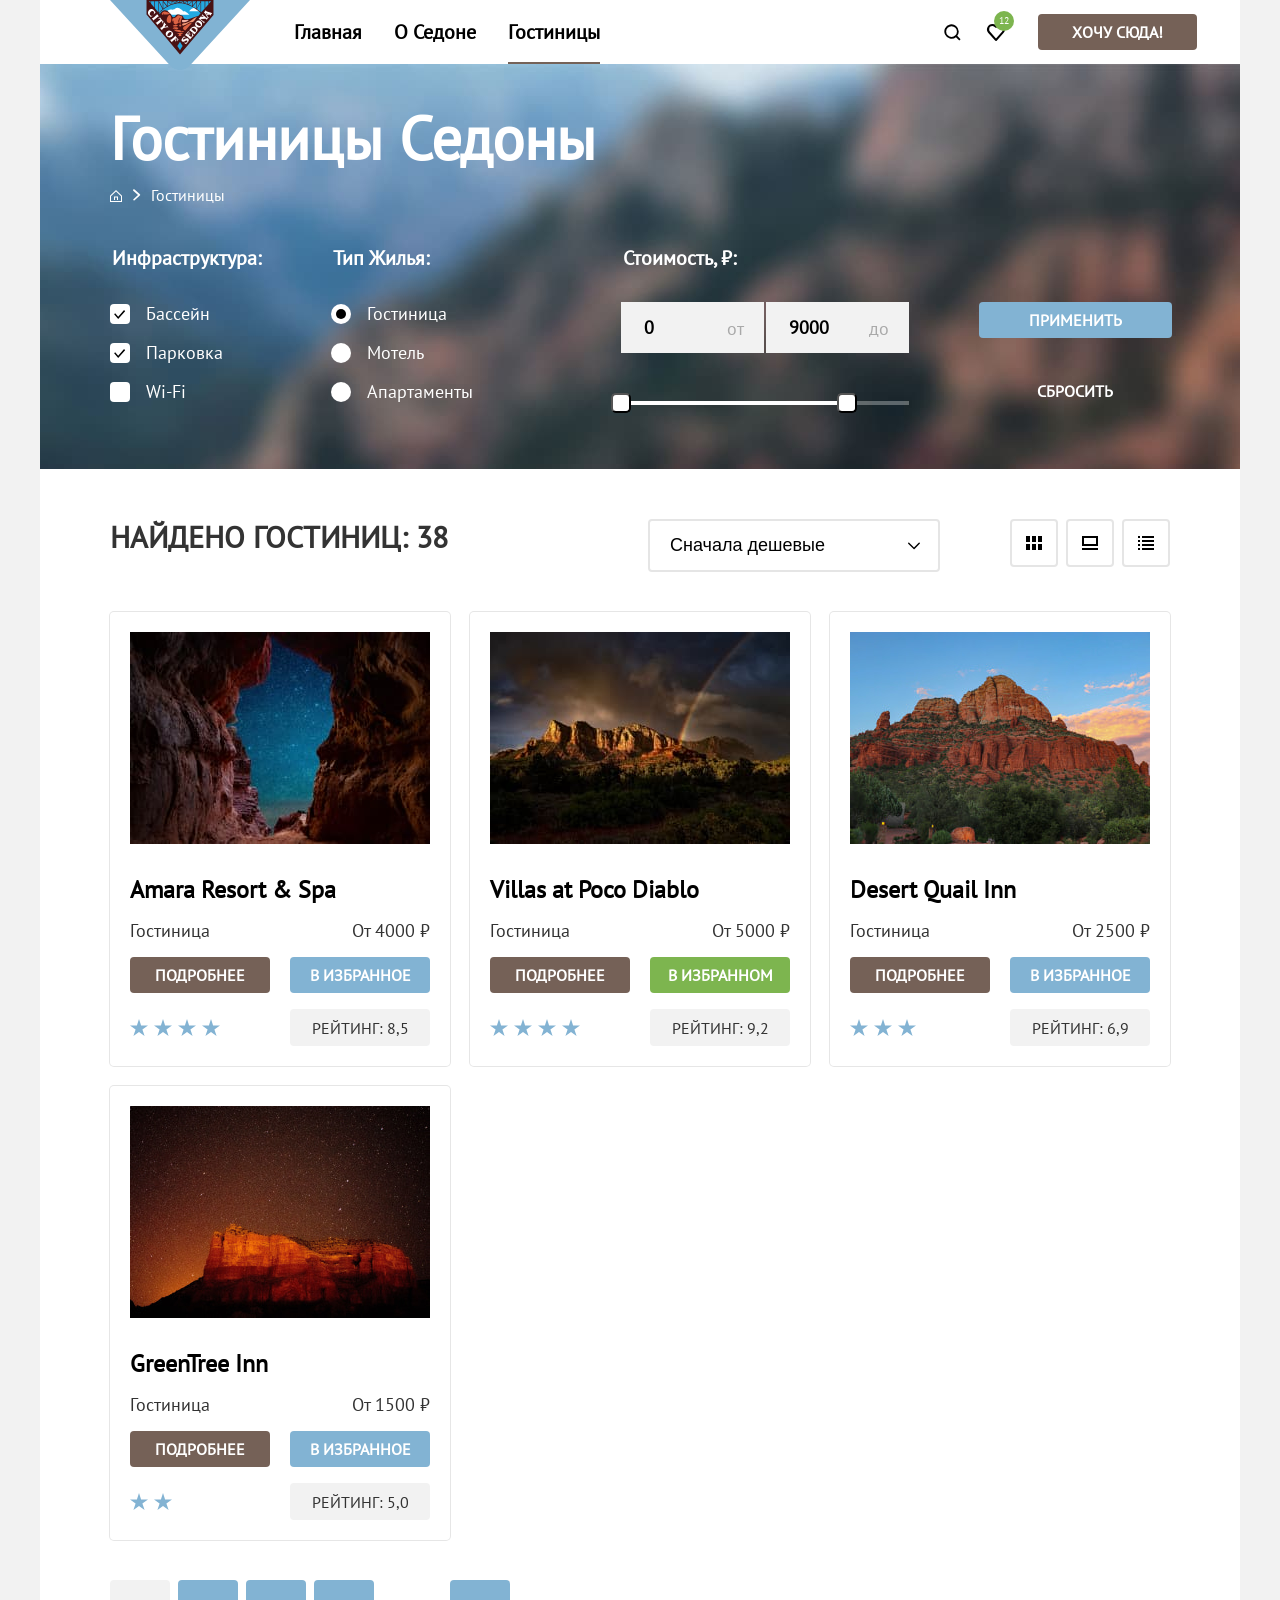
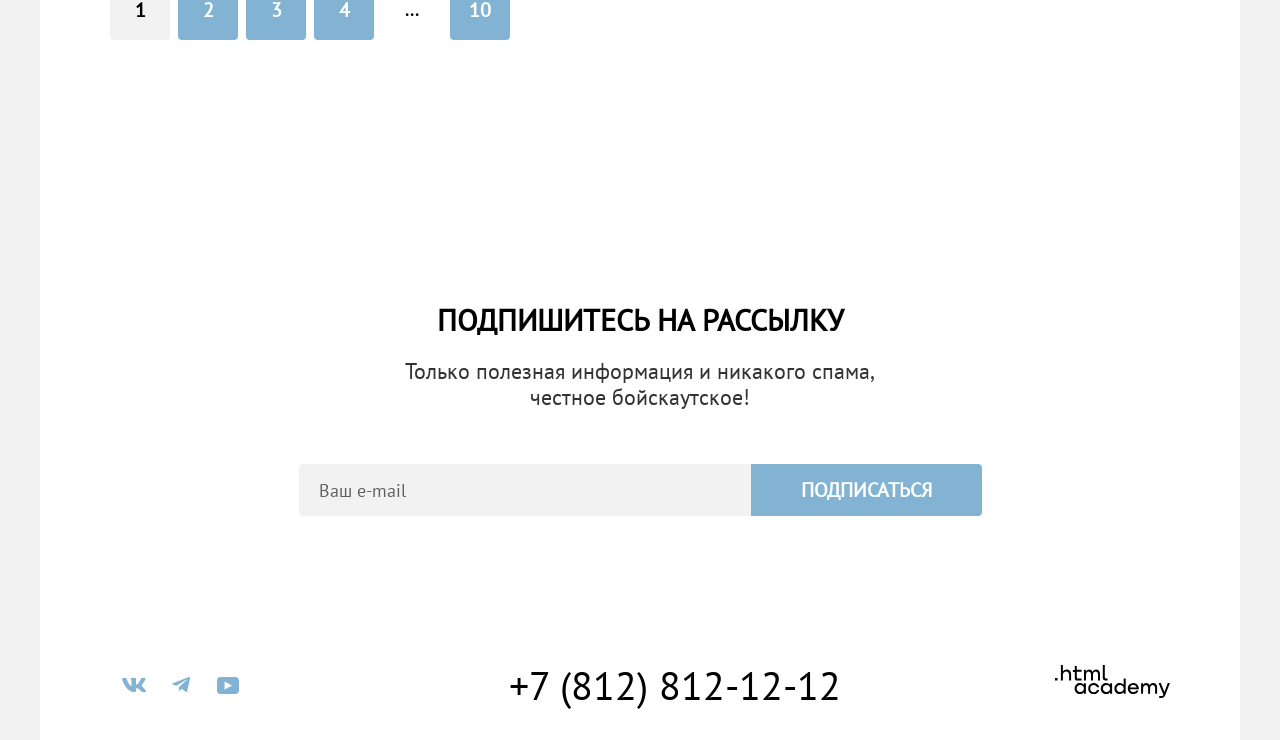
==== commit c8005c6d: "правки модальное окно" ====
--- a/catalog.html
+++ b/catalog.html
@@ -121,11 +121,13 @@
                 <fieldset class="catalog-filter-group filter-price">
                   <legend class="catalog-filter-title">Стоимость, ₽:</legend>
                   <div class="range-wrapper-inputs">
-                    <label class="catalog-filter-label filter-min ">
-                     <input class="range-input" type="number" value="0" name="min-price"> от
+                    <label class="catalog-filter-label">
+                     <input class="range-input filter-min" type="number" value="0" name="min-price">
+                     <span class="catalog-filter-range">от</span>
                     </label>
-                    <label class="catalog-filter-label filter-max">
-                       <input class="range-input" type="number" value="9000" name="max-price"> до
+                    <label class="catalog-filter-label">
+                       <input class="range-input filter-max" type="number" value="9000" name="max-price">
+                       <span class="catalog-filter-range">до</span>
                     </label>
                   </div>
                   <div class="range">
--- a/styles/styles.css
+++ b/styles/styles.css
@@ -183,17 +183,20 @@
   width: 452px;
   margin: 0;
   border: none;
+  outline: none;
   padding: 14px 20px;
   border-radius: 4px 0 0 4px;
   background: #f2f2f2;
   font-size: 18px;
   font-family: inherit;
 }
+
 .field:active {
   border-color: #f2f2f2;
 }
+
 .field::placeholder {
-  color:#000000;
+  color: #000000;
   opacity: 0.6;
 }
 
@@ -232,7 +235,7 @@
 
 .navigation-link {
   display: block;
-  padding: 20px 16px 0 16px;
+  padding: 20px 16px 20px 16px;
   color: #000000;
   font-size: 20px;
   line-height: 24px;
@@ -245,10 +248,13 @@
   content: "";
   display: block;
   background-color: #756257;
-  width: 100%;
   height: 2px;
   background-position: center;
   margin-top: 21px;
+  position: absolute;
+  bottom: 0;
+  left: 16px;
+  right: 16px;
 }
 
 .navigation-logo {
@@ -596,15 +602,16 @@
 }
 
 .button-footer-social {
-  position: relative;
+  display: flex;
+  align-items: center;
+  justify-content: center;
+  min-width: 47px;
+  min-height: 40px;
+
 }
 
 .footer-social-icon {
-  position: absolute;
-  top: 0;
-  right: 0;
-  bottom: 0;
-  left: 0;
+  display: block;
   margin: auto;
   fill: #83B3D3;
 }
@@ -619,11 +626,6 @@
 
 .button-footer-social:active .footer-social-icon {
   fill: #68A2CA4D;
-}
-
-.footer-social-item {
-  min-width: 47px;
-  min-height: 40px;
 }
 
 .footer-phone {
@@ -817,11 +819,13 @@
   font-weight: 400;
   margin-bottom: 16px;
 }
+
 .control {
   position: relative;
-  padding-left: 16px;
-  display: block;
-}
+  padding-left: 36px;
+  display: block;
+}
+
 .control-mark {
   position: absolute;
   background-color: #ffffff;
@@ -830,32 +834,40 @@
   top: 2px;
   left: 0;
 }
-.control:hover .control-mark + .control-label {
+
+.control-input:hover ~ .control-mark,
+.control-input:hover ~ .control-label {
   opacity: 60%;
 }
-.control:active .control-mark + .control-label  {
+
+.control-input:active ~ .control-mark ~ .control-label {
   opacity: 30%;
 }
+
 .control:focus .control-mark {
-border: 3px solid rgba(131, 179, 211, 1);
-}
+  border: 3px solid rgba(131, 179, 211, 1);
+}
+
 .control-input[type="radio"] + .control-mark {
   border-radius: 50%;
 }
+
 .control-input[type="checkbox"] + .control-mark {
   border-radius: 4px;
 }
+
 .control-input[type="radio"]:checked + .control-mark::after {
-  content:'';
+  content: '';
   position: absolute;
   width: 10px;
   height: 10px;
   background-color: #000000;
   border-radius: 50%;
   top: 50%;
-  left:  50%;
+  left: 50%;
   transform: translateX(-50%) translateY(-50%);
 }
+
 .control-input[type="checkbox"]:checked + .control-mark {
   background-image: url(../images/icon/control-mark.svg);
   background-position: center;
@@ -868,11 +880,13 @@
   background-color: rgba(255, 255, 255, 0.3);
   height: 4px;
 }
+
 .range-bar {
   position: absolute;
   background-color: #ffffff;
   height: 4px;
 }
+
 .range-toggle {
   position: absolute;
   width: 20px;
@@ -881,12 +895,15 @@
   border-radius: 5px;
   cursor: pointer;
 }
+
 .range-toggle:focus {
   border: 3px solid rgba(131, 179, 211, 1);
 }
+
 .range-toggle:active {
   border: 2px solid rgba(131, 179, 211, 1);
 }
+
 .toggle-min {
   top: -8px;
   left: -10px;
@@ -896,37 +913,56 @@
   top: -8px;
   right: -10px;
 }
+
 .range-wrapper-inputs {
   display: flex;
   margin-bottom: 48px;
+  gap: 2px;
+}
+
+.catalog-filter-label {
+  display: flex;
   justify-content: space-between;
-}
-
-.catalog-filter-label {
-  display: flex;
-  justify-content: space-between;
-  width: 143px;
+  width: 50%;
   background-color: rgba(242, 242, 242, 1);
-  padding: 12px 20px;
-  color: rgba(0, 0, 0, 0.3)
-}
+  color: rgba(0, 0, 0, 0.3);
+  position: relative;
+
+}
+
+.catalog-filter-range {
+  position: absolute;
+  top: 50%;
+  transform: translateY(-50%);
+  right: 20px;
+}
+
 .catalog-filter-label:focus {
   border: 3px solid rgba(131, 179, 211, 1);
 }
+
 .filter-min {
   border-radius: 4px 0 0 4px;
 }
+
 .filter-max {
   border-radius: 0 4px 4px 0;
 }
+
 .range-input {
-  width: 75px;
+  width: 100%;
   font: inherit;
   font-weight: 700;
   text-align: left;
-  background-color: transparent;
-  border: none;
+  background-color: #f2f2f2;
+  border: 3px solid #f2f2f2;
   appearance: textfield;
+  padding: 12px 20px;
+  outline: none;
+}
+
+.range-input:focus {
+  border-color: #83B3D3;
 }
 
 .range-input::-webkit-outer-spin-button,
@@ -934,6 +970,7 @@
   appearance: none;
   margin: 0;
 }
+
 .button {
   display: inline-block;
   font-size: 16px;
@@ -1066,6 +1103,11 @@
   border-color: #68A2CA;
 }
 
+.select-control:disabled,
+.select-control:disabled + .select-icon {
+  opacity: .3;
+}
+
 .toggle-sorting-container {
   display: flex;
   column-gap: 8px;
@@ -1344,3 +1386,313 @@
   background-color: #ffffff;
   color: #000000;
 }
+
+.modal-container {
+  position: fixed;
+  top: 0;
+  left: 0;
+  display: flex;
+  width: 100%;
+  height: 100%;
+  background-color: rgba(242, 242, 242, 0.8);
+}
+
+.modal {
+  position: relative;
+  margin: auto;
+  padding: 64px 70px;
+  background-color: #FFFFFF;
+  border-radius: 30px;
+}
+
+.modal-search-hotel {
+  width: 717px;
+}
+
+.modal-content {
+  width: 577px;
+}
+
+.modal-close-button {
+  position: absolute;
+  width: 52px;
+  height: 52px;
+  background-color: #F2F2F2;
+  border: none;
+  border-radius: 50%;
+  top: 64px;
+  right: 52px;
+  background-image: url("../images/modal-icon/cross.svg");
+  background-position: center;
+  background-repeat: no-repeat;
+  background-size: 20px 20px;
+  cursor: pointer;
+}
+
+.modal-close-button:hover {
+  background-color: #e6e6e6;
+}
+
+.modal-close-button:focus {
+  background-color: #e6e6e6;
+  outline: 3px solid #83B3D3;
+}
+
+.modal-close-button:active {
+  opacity: .3;
+  outline: none;
+}
+
+.modal-title {
+  margin: 0;
+  margin-bottom: 64px;
+  text-transform: uppercase;
+  font-family: "PT Sans", sans-serif;
+  font-size: 30px;
+  line-height: 36px;
+  font-weight: 700;
+  color: #000000;
+}
+
+.modal-filter-group {
+  border: none;
+  margin: 0;
+  padding: 0;
+  display: grid;
+  grid-template-columns: 137px 440px;
+}
+
+.date-info {
+  grid-column: 2 / 3;
+  margin-bottom: 23px;
+  font-size: 16px;
+  line-height: 21px;
+  font-weight: 400;
+}
+
+.error-date {
+  color: #FF5757;
+}
+
+.label-modal {
+  font-size: 20px;
+  line-height: 24px;
+  color: #000000;
+  font-weight: 700;
+  text-transform: capitalize;
+  margin: auto 0;
+}
+
+.label-number-adults {
+  display: flex;
+  align-items: center;
+}
+
+.label-number-children {
+  display: flex;
+  position: relative;
+  align-items: center;
+
+}
+
+.wapper-number-input {
+  width: 110px;
+  margin-left: 72px;
+  display: flex;
+}
+
+.wrapper-label-number {
+  display: flex;
+  justify-content: space-between;
+  grid-column: 1 / 3;
+  margin-bottom: 48px;
+}
+
+.button-modal-form {
+  grid-column: 1 / 3;
+}
+
+.number-input {
+  border: none;
+  width: 31px;
+  box-sizing: border-box;
+  background-color: #f2f2f2;
+  padding: 14px 10px;
+  color: #000000;
+  line-height: 20px;
+  font-weight: 700;
+}
+
+.number-input::-webkit-outer-spin-button,
+.number-input::-webkit-inner-spin-button {
+  appearance: none;
+  margin: 0;
+  padding: 0;
+}
+
+.tooltip {
+  position: absolute;
+  left: 59px;
+  top: 50%;
+  transform: translateY(-50%);
+}
+
+.tooltip-toggle {
+  display: block;
+  border: none;
+  background-color: rgba(131, 179, 211, 1);
+  border-radius: 50%;
+  margin: 0;
+  padding: 0;
+  width: 26px;
+
+}
+
+.tooltip-icon {
+  width: 100%;
+  height: 100%;
+  fill: #ffffff;
+  display: block;
+}
+
+.tooltip-text {
+  background-color: #333333;
+  color: #FFFFFF;
+  width: 256px;
+  border-radius: 10px;
+  font-size: 16px;
+  line-height: 20px;
+  font-weight: 400;
+  text-transform: none;
+  display: block;
+  padding: 15px 18px 18px 22px;
+  position: absolute;
+  /* display: none; */
+
+}
+.tooltip-toggle:hover + .tooltip-text,
+.tooltip-toggle:focus + .tooltip-text {
+  display: block;
+}
+.tooltip-text:after {
+  content: '';
+  background-image: url(../images/modal-icon/triangle.svg);
+  width: 19px;
+  height: 9px;
+  position: absolute;
+  top: -9px;
+  left: 0;
+  right: 0;
+  margin-left: auto;
+  margin-right: auto;
+}
+
+.date-input {
+  padding: 0;
+  background-color: #f2f2f2;
+  border: 3px solid #f2f2f2;
+  padding-left: 20px;
+  padding-top: 12px;
+  padding-bottom: 12px;
+  border-radius: 4px;
+  margin-bottom: 4px;
+  color: #000000;
+  line-height: 24px;
+  font-weight: 700;
+  font-size: 18px;
+  width: 100%;
+}
+
+.date-input::placeholder {
+  color: rgba(0, 0, 0, 0.6);
+}
+
+.date-input:hover {
+  background-color: #E5E5E5;
+  border-color: #E5E5E5;
+}
+
+.date-input:focus {
+  border-color: #82B3D3;
+  outline: none;
+}
+
+.minus,
+.plus {
+  outline: none;
+  border: none;
+  width: 40px;
+  padding: 14px 10px;
+  background-color: #F2F2F2;
+}
+
+.minus {
+  border-radius: 4px 0 0 4px;
+}
+
+.plus {
+  border-radius: 0 4px 4px 0;
+}
+
+.minus svg,
+.plus svg {
+  fill: rgba(117, 97, 87, 0.3);
+}
+
+.minus:hover svg,
+.plus:hover svg {
+  fill: #000000;
+}
+
+.minus:focus svg,
+.plus:focus svg {
+  border: 3px solid #82B3D3;
+  border-radius: 4px;
+}
+
+.minus svg:active,
+.plus svg:active {
+  fill: rgba(117, 97, 87, 0.3);
+  border: none;
+}
+
+
+.wrapper-input-date {
+  position: relative;
+  grid-column: 2 / 3;
+}
+
+.date-icon {
+  position: absolute;
+  display: block;
+  width: 20px;
+  height: 20px;
+  background-image: url("../images/modal-icon/date.svg");
+  background-position: center;
+  background-repeat: no-repeat;
+  background-size: 20px 20px;
+  top: 16px;
+  right: 22px;
+}
+
+.button-modal-form {
+  border: none;
+  background-color: #82B3D3;
+  padding-top: 18px;
+  padding-bottom: 18px;
+  color: #FFFFFF;
+  font-size: 20px;
+  line-height: 24px;
+  border-radius: 10px;
+  border: 1px solid #82B3D3;
+}
+
+.button-modal-form:hover,
+.button-modal-form:focus {
+  background-color: #68A2CA;
+  outline: none;
+}
+
+.button-modal-form:active {
+  color: rgba(255, 255, 255, 0.3);
+}
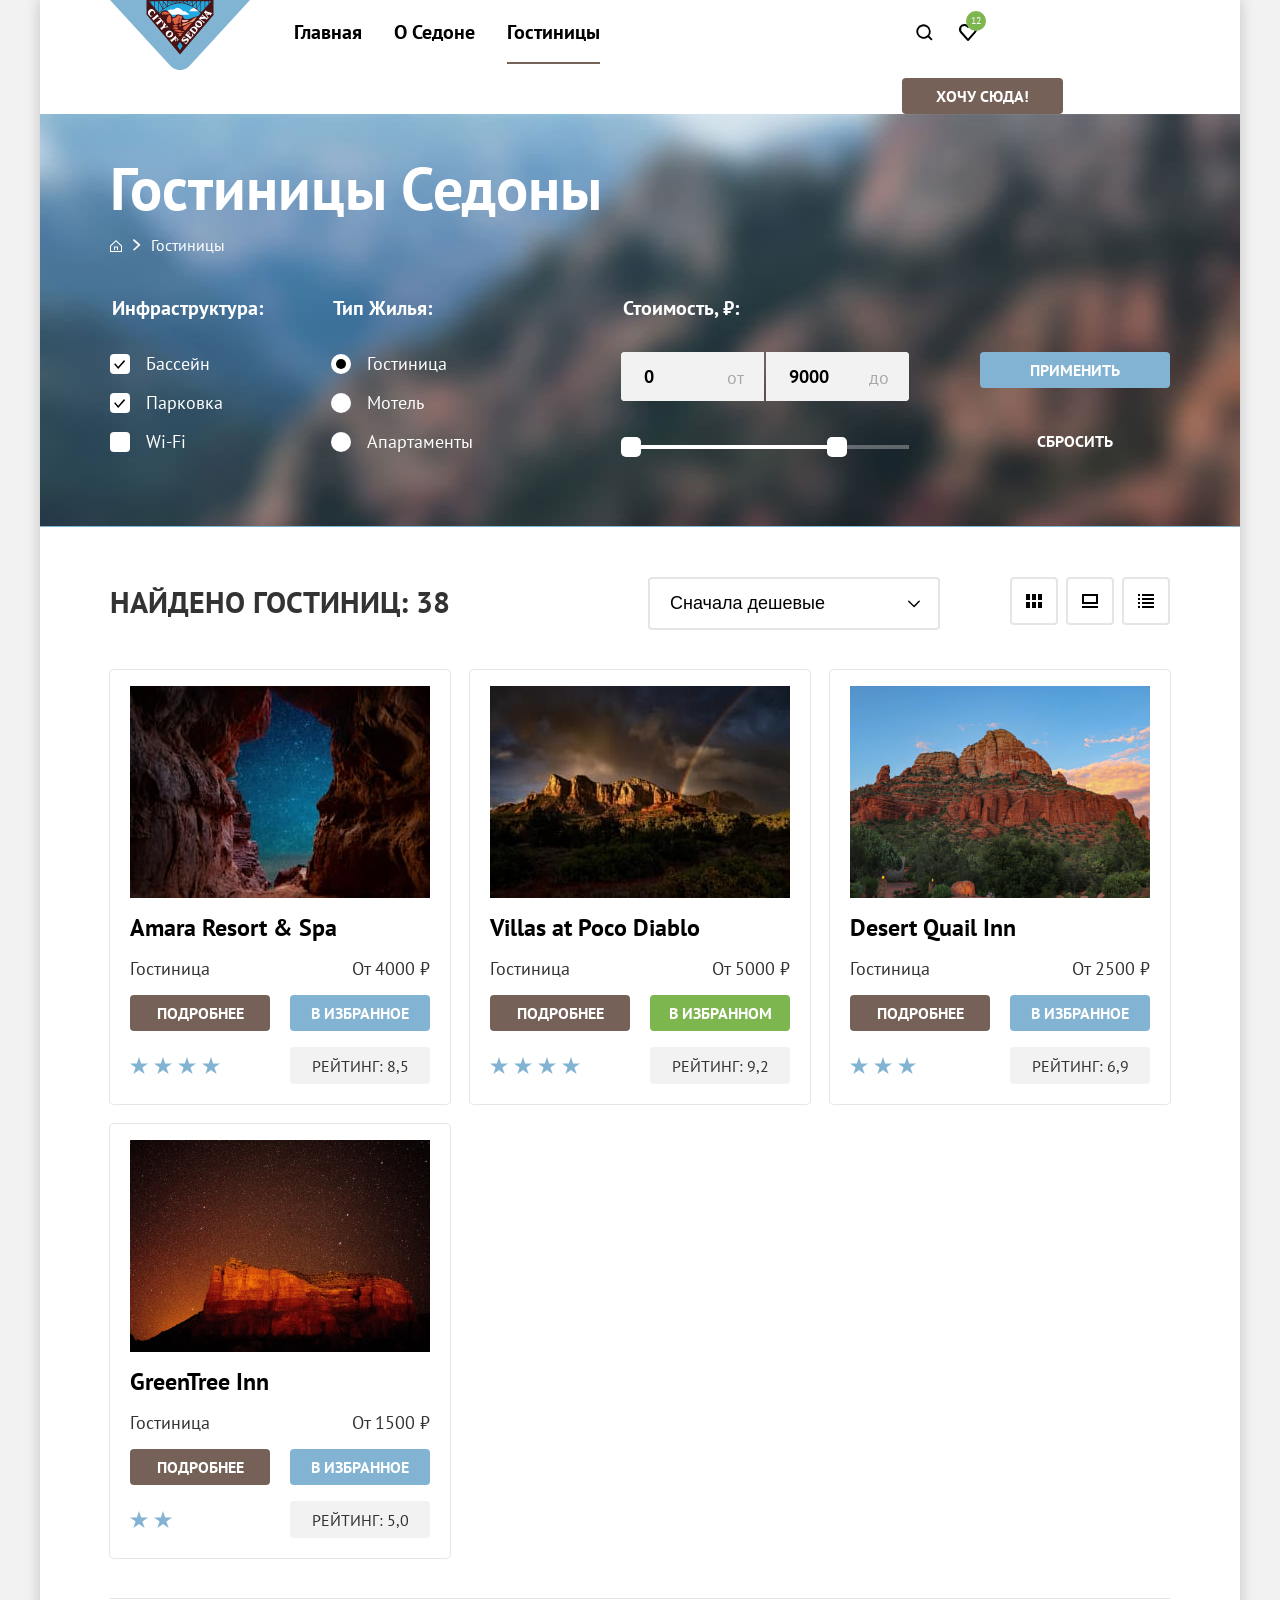
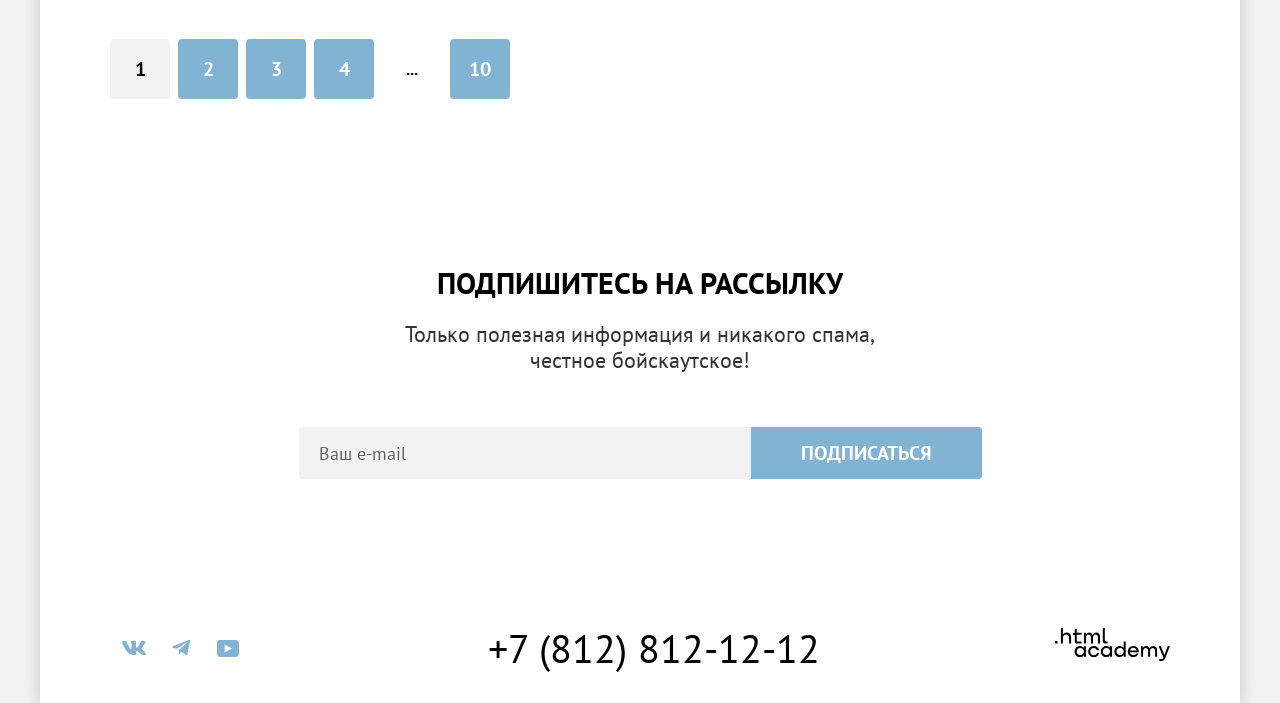
==== commit 0100238c: "Работа с PerfectPicxel" ====
--- a/catalog.html
+++ b/catalog.html
@@ -97,7 +97,8 @@
                   <ul class="catalog-filter-list">
                     <li class="catalog-filter-item">
                       <label class="control">
-                        <input class="control-input visually-hidden" type="radio" name="type-housing" value="hotel" checked>
+                        <input class="control-input visually-hidden" type="radio" name="type-housing" value="hotel"
+                          checked>
                         <span class="control-mark"></span>
                         <span class="control-label">Гостиница</span>
                       </label>
@@ -111,7 +112,8 @@
                     </li>
                     <li class="catalog-filter-item">
                       <label class="control">
-                        <input class="control-input visually-hidden" type="radio" name="type-housing" value="apartments">
+                        <input class="control-input visually-hidden" type="radio" name="type-housing"
+                          value="apartments">
                         <span class="control-mark"></span>
                         <span class="control-label">Апартаменты</span>
                       </label>
@@ -121,26 +123,27 @@
                 <fieldset class="catalog-filter-group filter-price">
                   <legend class="catalog-filter-title">Стоимость, ₽:</legend>
                   <div class="range-wrapper-inputs">
-                    <label class="catalog-filter-label">
-                     <input class="range-input filter-min" type="number" value="0" name="min-price">
-                     <span class="catalog-filter-range">от</span>
+                    <label class="catalog-filter-label catalog-filter-min">
+                      <input class="range-input filter-min" type="number" value="0" name="min-price">
+                      <span class="catalog-filter-range">от</span>
                     </label>
-                    <label class="catalog-filter-label">
-                       <input class="range-input filter-max" type="number" value="9000" name="max-price">
-                       <span class="catalog-filter-range">до</span>
+                    <label class="catalog-filter-label catalog-filter-max">
+                      <input class="range-input filter-max" type="number" value="9000" name="max-price">
+                      <span class="catalog-filter-range">до</span>
                     </label>
                   </div>
                   <div class="range">
                     <div class="range-scale">
                       <div class="range-bar" style="left: 0; width: 226px">
-                        <button class="range-toggle toggle-min">
+                        <button class="range-toggle toggle-min" type="button">
                           <span class="visually-hidden">Изменить минимальную цену</span>
                         </button>
-                        <button class="range-toggle toggle-max">
+                        <button class="range-toggle toggle-max" type="button">
                           <span class="visually-hidden">Изменить максимальную цену</span>
                         </button>
                       </div>
                     </div>
+                  </div>
                 </fieldset>
                 <div class="filter-button">
                   <button class="button button-filter-submit" type="submit">Применить</button>
@@ -186,7 +189,7 @@
                 <span class="card-price">От 4000 ₽</span>
               </p>
               <a class="button hotel-card-link-button" href="#">Подробнее</a>
-              <button class="button hotel-card-button">В избранное</button>
+              <button class="button hotel-card-button" type="button">В избранное</button>
               <p class="stars four-stars" role="img" aria-label="4 звезды">
                 <span class="star"></span>
                 <span class="star"></span>
@@ -201,7 +204,7 @@
             </li>
             <li class="hotels-card">
               <a class="hotel-card-link hotel-card-link-img" href="#">
-                <img class="hotels-card-img" src="images/catalog/catalog-hotel-2 .jpg" alt="Горы на фоне радуги"
+                <img class="hotels-card-img" src="images/catalog/catalog-hotel-2.jpg" alt="Горы на фоне радуги"
                   width="300" height="212"></a>
               <a class="hotel-card-link" href="#">
                 <h3 class="hotels-card-title">Villas at Poco Diablo</h3>
@@ -211,7 +214,7 @@
                 <span class="card-price">От 5000 ₽</span>
               </p>
               <a class="button hotel-card-link-button" href="#">Подробнее</a>
-              <button class="button hotel-card-button-like">В избранном</button>
+              <button class="button hotel-card-button-like" type="button">В избранном</button>
               <p class="stars four-stars" role="img" aria-label="4 звезды">
                 <span class="star"></span>
                 <span class="star"></span>
@@ -236,7 +239,7 @@
                 <span class="card-price">От 2500 ₽</span>
               </p>
               <a class="button hotel-card-link-button" href="#">Подробнее</a>
-              <button class="button hotel-card-button">В избранное</button>
+              <button class="button hotel-card-button" type="button">В избранное</button>
               <p class="stars three-stars" role="img" aria-label="3 звезды">
                 <span class="star"></span>
                 <span class="star"></span>
@@ -260,7 +263,7 @@
                 <span class="card-price">От 1500 ₽</span>
               </p>
               <a class="button hotel-card-link-button" href="#">Подробнее</a>
-              <button class="button hotel-card-button">В избранное</button>
+              <button class="button hotel-card-button" type="button">В избранное</button>
               <p class="stars two-stars" role="img" aria-label="2 звезды">
                 <span class="star"></span>
                 <span class="star"></span>
@@ -271,6 +274,7 @@
               </p>
             </li>
           </ul>
+          <div class="line-bottom"></div>
           <ul class="pagination">
             <li class="pagination-item pagination-item-current">
               <a class="pagination-link pagination-link-current">1</a>
@@ -285,7 +289,7 @@
               <a class="pagination-link" href="#">4</a>
             </li>
             <li class="pagination-item pagination-item-more">
-              <span class="pagination-link pagination-more" href="#">...</span>
+              <span class="pagination-link pagination-more">...</span>
             </li>
             <li class="pagination-item">
               <a class="pagination-link" href="#">10</a>
--- a/styles/styles.css
+++ b/styles/styles.css
@@ -10,7 +10,7 @@
   font-family: "PT Sans";
   font-style: normal;
   font-weight: 700;
-  src: url("../fonts/ptsans-700.woff2") format("woof2");
+  src: url("../fonts/ptsans-700.woff2") format("woff2");
   font-display: swap;
 }
 
@@ -25,6 +25,7 @@
 }
 
 body {
+  min-width: 1280px;
   margin: 0;
   display: flex;
   flex-direction: column;
@@ -35,9 +36,12 @@
   font-style: normal;
   font-weight: 400;
   color: #333333;
-  background-color: #F2F2F2;
-}
-
+  background-color: #f2f2f2;
+}
+img {
+  max-width: 100%;
+  object-fit: contain;
+}
 .visually-hidden {
   position: absolute;
   width: 1px;
@@ -52,6 +56,7 @@
 .page-container {
   margin: 0 auto;
   width: 1200px;
+  box-shadow: 0 0 15px rgba(0, 0, 0, 0.2);
 }
 
 .navigation {
@@ -71,13 +76,14 @@
   flex-wrap: wrap;
   margin: 0;
   padding: 0;
-  width: 610px;
+  width: 500px;
   list-style-type: none;
 }
 
 .navigation-user {
-  max-width: 310px;
+  max-width: 268px;
   margin-left: auto;
+  margin-right: 70px;
 }
 
 .navigation-link-icon {
@@ -109,7 +115,7 @@
   line-height: 10px;
   font-weight: 400;
   color: #ffffff;
-  background-color: #7DB54F;
+  background-color: #7dB54f;
   border-radius: 10px;
   position: absolute;
   width: 20px;
@@ -197,7 +203,7 @@
 
 .field::placeholder {
   color: #000000;
-  opacity: 0.6;
+  opacity: 60%;
 }
 
 .newsletter-button {
@@ -208,7 +214,7 @@
   text-transform: uppercase;
   text-align: center;
   color: #ffffff;
-  background-color: #82B3D3;
+  background-color: #82b3d3;
   border: none;
   padding: 8px 50px;
   border-radius: 0 4px 4px 0;
@@ -216,11 +222,11 @@
 }
 
 .newsletter-button:hover {
-  background-color: #68A2CA;
+  background-color: #68a2ca;
 }
 
 .newsletter-button:focus {
-  background-color: #68A2CA;
+  background-color: #68a2ca;
 }
 
 .newsletter-button:active {
@@ -235,7 +241,7 @@
 
 .navigation-link {
   display: block;
-  padding: 20px 16px 20px 16px;
+  padding: 20px 16px;
   color: #000000;
   font-size: 20px;
   line-height: 24px;
@@ -287,7 +293,7 @@
 
 .sight-header {
   padding-top: 69px;
-  padding-bottom: 69px;
+  padding-bottom: 90px;
   width: 651px;
   margin: 0 auto;
 }
@@ -307,6 +313,7 @@
 
 .sight-text {
   margin: 0 auto;
+  max-width: 230px;
 }
 
 .sight-item {
@@ -359,22 +366,26 @@
   line-height: 28px;
   text-transform: uppercase;
   text-align: center;
-  margin: 0;
-  padding: 0;
-  margin-top: 112px;
+  margin: 0 auto;
+  padding: 0;
+  margin-top: 102px;
+  max-width: 230px;
 }
 
 .sight-discriptions-item {
+  max-width: 230px;
   text-align: center;
   margin: 0 auto;
-  margin-bottom: 112px;
-  width: 230px;
+  margin-bottom: 102px;
+}
+.sight-discriptions-item-light {
+  margin-bottom: 112.5px;
 }
 
 .sight-item-dark {
   display: flex;
   flex-wrap: wrap;
-  background-color: #82B3D3;
+  background-color: #82b3d3;
   color: #ffffff;
 }
 
@@ -383,6 +394,9 @@
   background-color: rgba(131, 179, 211, 0.12);
 }
 
+.sight-title-item-light {
+  margin-top: 112.5px
+}
 .sight-item-medium {
   width: 400px;
   background-color: rgba(131, 179, 211, 0.2);
@@ -429,9 +443,10 @@
   line-height: 28px;
   font-weight: 700;
   text-transform: uppercase;
-  margin: 0;
+  margin: 0 auto;
   padding: 0;
   margin-bottom: 30px;
+  max-width: 230px;
 }
 
 .icon-haus::before {
@@ -473,23 +488,23 @@
 
 .advantages-item-description {
   margin: 0 auto;
-  width: 230px;
+  max-width: 230px;
 }
 
 .advantages-item {
   width: 400px;
-  padding-bottom: 83px;
+  padding-bottom: 81px;
 }
 
 .advantages-item-medium {
-  background-color: #F0F6FA;
+  background-color: #f0f6fa;
 }
 
 .search {
   text-align: center;
-  padding-top: 96px;
+  padding-top: 93px;
   padding-bottom: 96px;
-  width: 592px;
+  max-width: 592px;
   margin: 0 auto;
 }
 
@@ -542,7 +557,6 @@
   color: #000000;
   margin: 0 auto;
   padding: 0;
-  padding-top: 96px;
   margin-bottom: 20px;
   width: 475px;
 }
@@ -598,7 +612,8 @@
 }
 
 .footer-social {
-  width: 188px;
+  width: 184px;
+  margin-right: 194px;
 }
 
 .button-footer-social {
@@ -613,23 +628,24 @@
 .footer-social-icon {
   display: block;
   margin: auto;
-  fill: #83B3D3;
+  fill: #83b3d3;
 }
 
 .button-footer-social:focus .footer-social-icon {
-  fill: #68A2CA;
+  fill: #68a2ca;
 }
 
 .button-footer-social:hover .footer-social-icon {
-  fill: #68A2CA;
+  fill: #68a2ca;
 }
 
 .button-footer-social:active .footer-social-icon {
-  fill: #68A2CA4D;
+  fill: #68a2ca4d;
 }
 
 .footer-phone {
   width: 335px;
+  margin-right: 232px;
 }
 
 .footer-logo {
@@ -708,13 +724,13 @@
 }
 
 .header-block {
-  background-color: #82B3D3;
+  background-color: #82b3d3;
   color: #ffffff;
   background-image: url("../images/inner-header-foto.jpg");
   background-size: 100% auto;
   background-repeat: no-repeat;
   padding-top: 35px;
-  padding-bottom: 50px;
+  padding-bottom: 58px;
 }
 
 .header-block-container {
@@ -742,15 +758,15 @@
 }
 
 .breadcrumbs-link:not(.breadcrumbs-link-current):hover {
-  color: #FFFFFF99;
+  color: #ffffff99;
 }
 
 .breadcrumbs-link:not(.breadcrumbs-link-current):focus {
-  color: #FFFFFF;
+  color: #ffffff;
 }
 
 .breadcrumbs-link:not(.breadcrumbs-link-current):active {
-  color: #FFFFFF4d;
+  color: #ffffff4d;
 }
 
 .breadcrumbs-link-index {
@@ -763,7 +779,7 @@
 }
 
 .breadcrumbs-link-index:hover svg {
-  fill: #FFFFFF99;
+  fill: #ffffff99;
 }
 
 .breadcrumbs-link-index:focus svg {
@@ -771,7 +787,7 @@
 }
 
 .breadcrumbs-link-index:active svg {
-  fill: #FFFFFF4d;
+  fill: #ffffff4d;
 }
 
 .breadcrumbs-item {
@@ -894,6 +910,7 @@
   background-color: #ffffff;
   border-radius: 5px;
   cursor: pointer;
+  border: none;
 }
 
 .range-toggle:focus {
@@ -906,17 +923,16 @@
 
 .toggle-min {
   top: -8px;
-  left: -10px;
 }
 
 .toggle-max {
   top: -8px;
-  right: -10px;
+  right: 0;
 }
 
 .range-wrapper-inputs {
   display: flex;
-  margin-bottom: 48px;
+  margin-bottom: 44px;
   gap: 2px;
 }
 
@@ -929,6 +945,14 @@
   position: relative;
 
 }
+.catalog-filter-min {
+  border-radius: 4px 0 0 4px;
+  overflow: hidden;
+}
+.catalog-filter-max {
+  border-radius: 0 4px 4px 0;
+  overflow: hidden;
+}
 
 .catalog-filter-range {
   position: absolute;
@@ -941,14 +965,6 @@
   border: 3px solid rgba(131, 179, 211, 1);
 }
 
-.filter-min {
-  border-radius: 4px 0 0 4px;
-}
-
-.filter-max {
-  border-radius: 0 4px 4px 0;
-}
-
 .range-input {
   width: 100%;
   font: inherit;
@@ -957,12 +973,12 @@
   background-color: #f2f2f2;
   border: 3px solid #f2f2f2;
   appearance: textfield;
-  padding: 12px 20px;
+  padding: 11px 20px;
   outline: none;
 }
 
 .range-input:focus {
-  border-color: #83B3D3;
+  border-color: #83b3d3;
 }
 
 .range-input::-webkit-outer-spin-button,
@@ -985,7 +1001,7 @@
 }
 
 .button:disabled {
-  background-color: #E5E5E5;
+  background-color: #e5e5e5;
   color: #ffffff;
 }
 
@@ -994,7 +1010,7 @@
 }
 
 .button-filter-submit {
-  background-color: #82B3D3;
+  background-color: #82b3d3;
   color: #ffffff;
   margin-top: 56px;
   margin-bottom: 32px;
@@ -1004,11 +1020,11 @@
 }
 
 .button-filter-submit:hover {
-  background-color: #68A2CA;
+  background-color: #68a2ca;
 }
 
 .button-filter-submit:focus {
-  background-color: #68A2CA;
+  background-color: #68a2ca;
 }
 
 .button-filter-submit:active {
@@ -1028,8 +1044,8 @@
 }
 
 .button-filter-reset:focus {
-  color: #FFFFFF;
-  border-color: #83B3D3;
+  color: #ffffff;
+  border-color: #83b3d3;
 }
 
 .button-filter-reset:active {
@@ -1041,7 +1057,7 @@
 }
 
 .sorting-hotels-container {
-  width: 1060px;
+  max-width: 1060px;
   margin: 0 auto;
   display: flex;
   margin-bottom: 40px;
@@ -1074,6 +1090,7 @@
   line-height: 36px;
   font-weight: 700;
   text-transform: uppercase;
+  padding-top: 7px;
 }
 
 .select-wrapper {
@@ -1091,21 +1108,22 @@
   padding-left: 20px;
   background-color: #ffffff;
   min-height: 49px;
-  border: 2px solid #E5E5E5;
+  border: 2px solid #e5e5e5;
   border-radius: 4px;
   padding-right: 100px;
   appearance: none;
   width: 100%;
+  cursor: pointer;
 }
 
 .select-control:hover,
 .select-control:focus {
-  border-color: #68A2CA;
+  border-color: #68a2ca;
 }
 
 .select-control:disabled,
 .select-control:disabled + .select-icon {
-  opacity: .3;
+  opacity: 30%;
 }
 
 .toggle-sorting-container {
@@ -1122,7 +1140,7 @@
   background-size: 16px 14px;
   width: 48px;
   height: 48px;
-  border: 2px solid #E5E5E5;
+  border: 2px solid #e5e5e5;
   border-radius: 4px;
 }
 
@@ -1143,7 +1161,7 @@
 }
 
 .toggle:focus {
-  border-color: #68A2CA;
+  border-color: #68a2ca;
 }
 
 .toggle:active {
@@ -1162,6 +1180,7 @@
   top: 50%;
   right: 20px;
   transform: translateY(-50%);
+  cursor: pointer;
 }
 
 
@@ -1241,17 +1260,17 @@
 
 .hotel-card-button {
   color: #ffffff;
-  background-color: #82B3D3;
+  background-color: #82b3d3;
   border: none;
   cursor: pointer;
 }
 
 .hotel-card-button:hover {
-  background-color: #68A2CA;
+  background-color: #68a2ca;
 }
 
 .hotel-card-button:focus {
-  background-color: #68A2CA;
+  background-color: #68a2ca;
 }
 
 .hotel-card-button:active {
@@ -1260,21 +1279,21 @@
 
 .hotel-card-button-like {
   color: #ffffff;
-  background-color: #7DB54F;
+  background-color: #7db54f;
   border: none;
   cursor: pointer;
 }
 
 .hotel-card-button-like:hover {
-  background-color: #6C9E42;
+  background-color: #6c9e42;
 }
 
 .hotel-card-button-like:focus {
-  background-color: #6C9E42;
+  background-color: #6c9e42;
 }
 
 .hotel-card-button-like:active {
-  background-color: #7DB54F;
+  background-color: #7db54f;
   color: #ffffff4d
 }
 
@@ -1285,7 +1304,7 @@
 
 .hotel-card-link-img {
   margin: 0 auto;
-  margin-bottom: 16px;
+margin-top: -4px;
 }
 
 .hotel-card-link-button {
@@ -1318,14 +1337,20 @@
 
 .raiting-hotels-card-title span {
   color: #333333;
-  background-color: #F2F2F2;
+  background-color: #f2f2f2;
   font-size: 16px;
   line-height: 20px;
   text-transform: uppercase;
   font-weight: 400;
   text-align: center;
 }
-
+.line-bottom {
+  background-color: #e5e5e5;
+  max-width: 1060px;
+  margin: 40px auto;
+  height: 1px;
+  width: 100%;
+}
 .pagination {
   display: flex;
   width: 1060px;
@@ -1354,21 +1379,21 @@
   align-items: center;
   justify-content: center;
   flex-wrap: wrap;
-  background-color: #82B3D3;
+  background-color: #82b3d3;
   border-radius: 4px;
 }
 
 .pagination-link:hover {
-  background-color: #68A2CA;
+  background-color: #68a2ca;
 }
 
 .pagination-link:focus {
-  background-color: #68A2CA;
+  background-color: #68a2ca;
 }
 
 .pagination-link:active {
-  background-color: #82B3D3;
-  color: #FFFFFF4d;
+  background-color: #82b3d3;
+  color: #ffffff4d;
 }
 
 .pagination-link-current,
@@ -1376,7 +1401,7 @@
 .pagination-link-current:active,
 .pagination-link-current:focus {
   color: #000000;
-  background-color: #F2F2F2;
+  background-color: #f2f2f2;
   border-radius: 4px;
 }
 
@@ -1395,13 +1420,14 @@
   width: 100%;
   height: 100%;
   background-color: rgba(242, 242, 242, 0.8);
+  display: none;
 }
 
 .modal {
   position: relative;
   margin: auto;
   padding: 64px 70px;
-  background-color: #FFFFFF;
+  background-color: #ffffff;
   border-radius: 30px;
 }
 
@@ -1417,30 +1443,52 @@
   position: absolute;
   width: 52px;
   height: 52px;
-  background-color: #F2F2F2;
-  border: none;
+  background-color: #f2f2f2;
+  border: 3px solid #f2f2f2;
   border-radius: 50%;
   top: 64px;
   right: 52px;
-  background-image: url("../images/modal-icon/cross.svg");
-  background-position: center;
-  background-repeat: no-repeat;
-  background-size: 20px 20px;
   cursor: pointer;
+}
+
+.modal-close-button::before,
+.modal-close-button::after {
+  content: "";
+  background-color: #000000;
+  position: absolute;
+  width: 14px;
+  height: 2px;
+  top: 50%;
+  left: 50%;
+}
+
+.modal-close-button::before {
+  transform: translate(-50%, -50%) rotate(-45deg);
+}
+
+.modal-close-button::after {
+  transform: translate(-50%, -50%) rotate(45deg);
 }
 
 .modal-close-button:hover {
   background-color: #e6e6e6;
+  border-color: #e6e6e6;
 }
 
 .modal-close-button:focus {
   background-color: #e6e6e6;
-  outline: 3px solid #83B3D3;
+  border-color: #83b3d3;
+}
+
+.modal-close-button:active.modal-close-button::after,
+.modal-close-button:active.modal-close-button::before {
+  opacity: 30%;
 }
 
 .modal-close-button:active {
-  opacity: .3;
   outline: none;
+  background-color: #e5e5e5;
+  border-color: #e5e5e5;
 }
 
 .modal-title {
@@ -1471,7 +1519,7 @@
 }
 
 .error-date {
-  color: #FF5757;
+  color: #ff5757;
 }
 
 .label-modal {
@@ -1523,6 +1571,10 @@
   font-weight: 700;
 }
 
+.number-input:active {
+  outline: none;
+}
+
 .number-input::-webkit-outer-spin-button,
 .number-input::-webkit-inner-spin-button {
   appearance: none;
@@ -1531,10 +1583,8 @@
 }
 
 .tooltip {
-  position: absolute;
-  left: 59px;
-  top: 50%;
-  transform: translateY(-50%);
+  position: relative;
+  margin-left: 10px;
 }
 
 .tooltip-toggle {
@@ -1557,7 +1607,7 @@
 
 .tooltip-text {
   background-color: #333333;
-  color: #FFFFFF;
+  color: #ffffff;
   width: 256px;
   border-radius: 10px;
   font-size: 16px;
@@ -1567,13 +1617,19 @@
   display: block;
   padding: 15px 18px 18px 22px;
   position: absolute;
-  /* display: none; */
-
-}
+  top: calc(100% + 15px);
+  left: 50%;
+  transform: translateX(-50%);
+  display: none;
+
+}
+
 .tooltip-toggle:hover + .tooltip-text,
-.tooltip-toggle:focus + .tooltip-text {
-  display: block;
-}
+.tooltip-toggle:focus + .tooltip-text,
+.tooltip-toggle:active + .tooltip-text {
+  display: block;
+}
+
 .tooltip-text:after {
   content: '';
   background-image: url(../images/modal-icon/triangle.svg);
@@ -1608,12 +1664,12 @@
 }
 
 .date-input:hover {
-  background-color: #E5E5E5;
-  border-color: #E5E5E5;
+  background-color: #e5e5e5;
+  border-color: #e5e5e5;
 }
 
 .date-input:focus {
-  border-color: #82B3D3;
+  border-color: #82b3d3;
   outline: none;
 }
 
@@ -1623,7 +1679,7 @@
   border: none;
   width: 40px;
   padding: 14px 10px;
-  background-color: #F2F2F2;
+  background-color: #f2f2f2;
 }
 
 .minus {
@@ -1646,7 +1702,7 @@
 
 .minus:focus svg,
 .plus:focus svg {
-  border: 3px solid #82B3D3;
+  border: 3px solid #82b3d3;
   border-radius: 4px;
 }
 
@@ -1677,19 +1733,19 @@
 
 .button-modal-form {
   border: none;
-  background-color: #82B3D3;
+  background-color: #82b3d3;
   padding-top: 18px;
   padding-bottom: 18px;
-  color: #FFFFFF;
+  color: #ffffff;
   font-size: 20px;
   line-height: 24px;
   border-radius: 10px;
-  border: 1px solid #82B3D3;
+  border: 1px solid #82b3d3;
 }
 
 .button-modal-form:hover,
 .button-modal-form:focus {
-  background-color: #68A2CA;
+  background-color: #68a2ca;
   outline: none;
 }
 
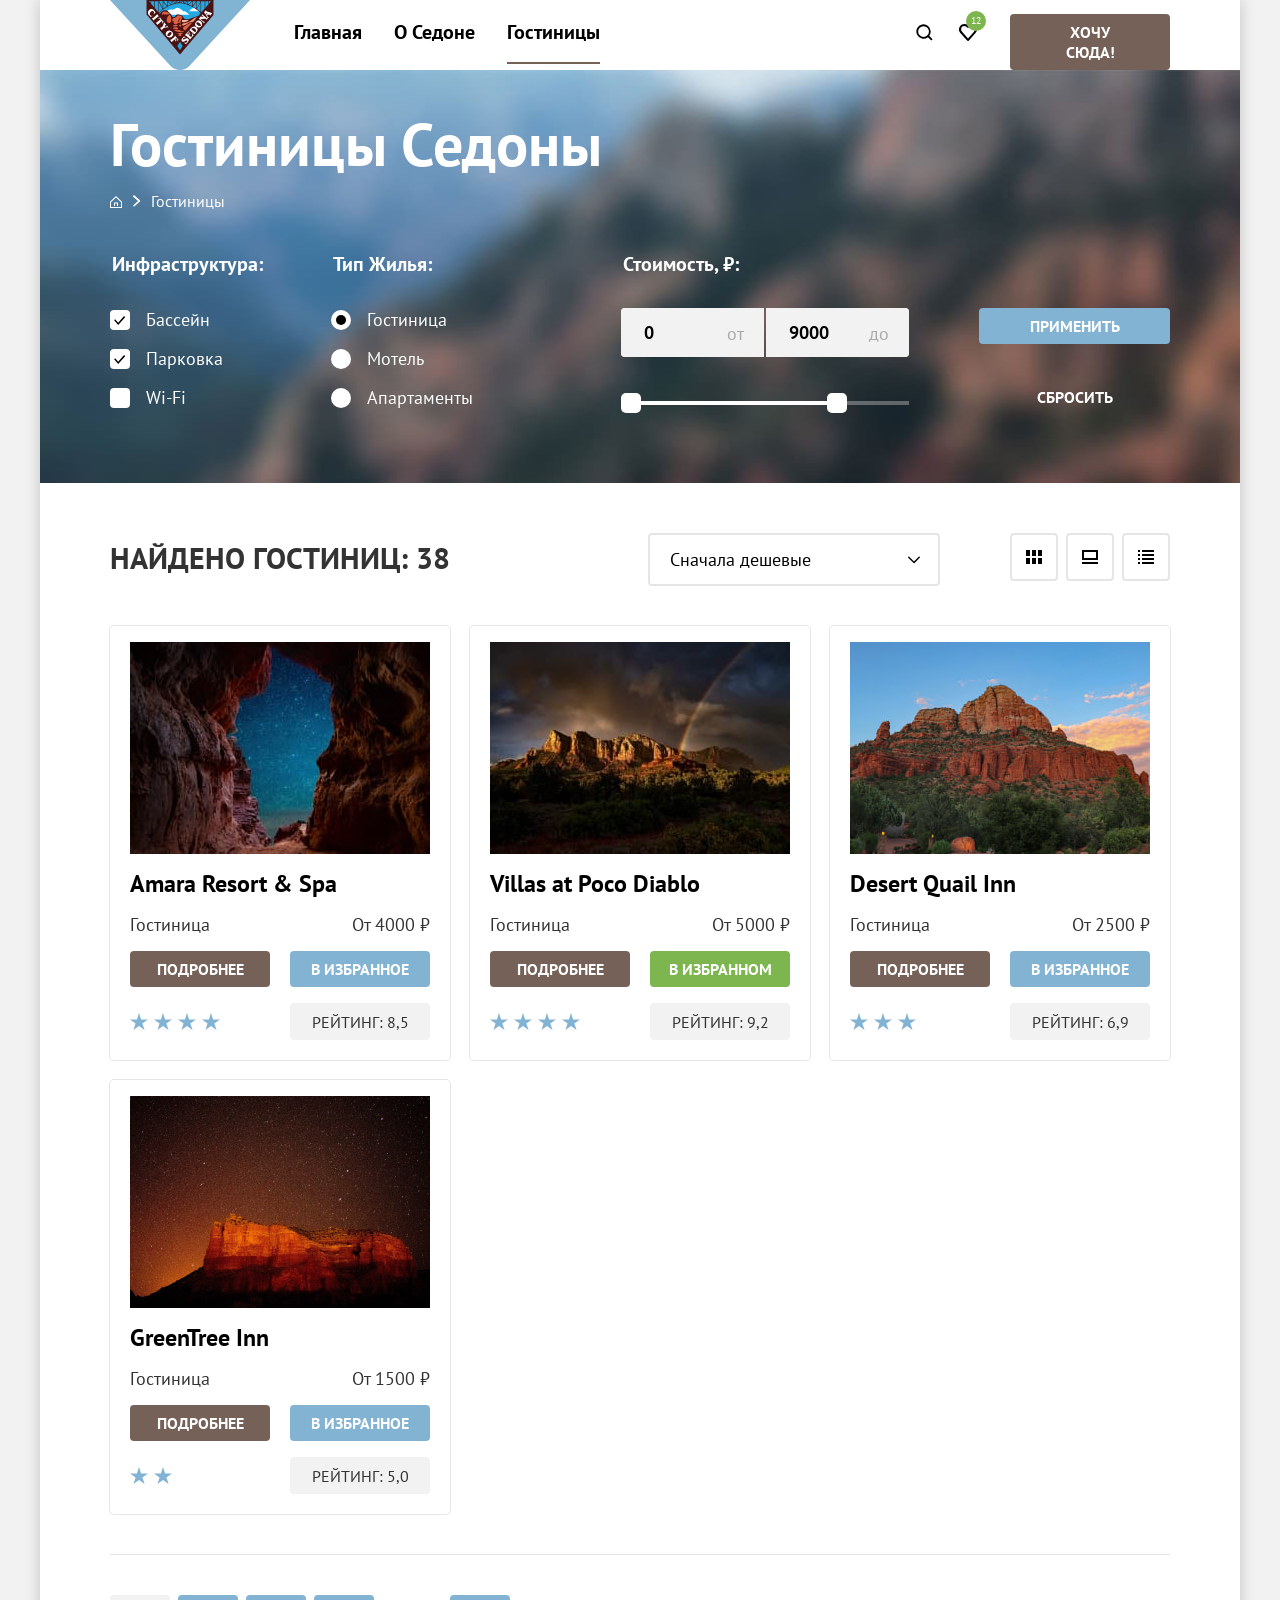
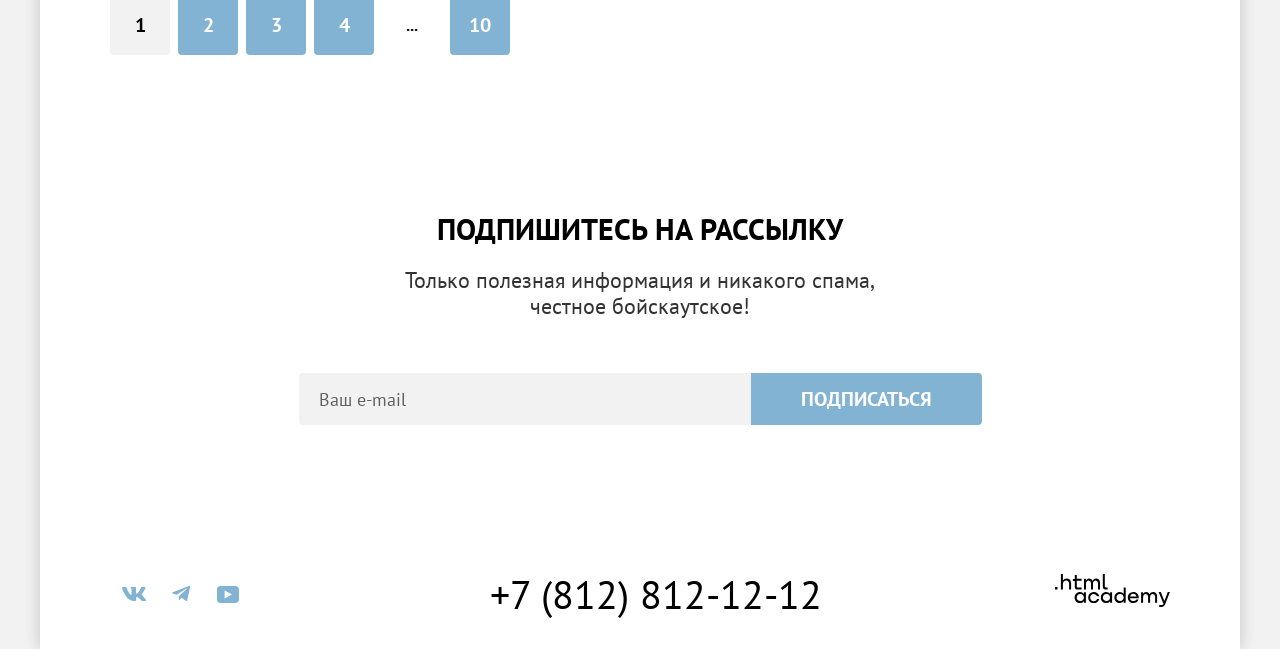
==== commit c9be7779: "Правки после созвона с Женей и просмотра открытого урока" ====
--- a/catalog.html
+++ b/catalog.html
@@ -42,7 +42,7 @@
           </ul>
         </nav>
       </header>
-      <main class="main-inner">
+      <main class="main-inner" data-test="main">
         <div class="header-block">
           <div class="header-block-container">
             <header class="inner-header">
@@ -59,11 +59,11 @@
                   </a>
                 </li>
                 <li class="breadcrumbs-item">
-                  <a class="breadcrumbs-link breadcrumbs-link-current">Гостиницы</a>
+                  <a class="breadcrumbs-link breadcrumbs-link-current" href="#">Гостиницы</a>
                 </li>
               </ul>
             </header>
-            <section class="catalog-hotels">
+            <section class="catalog-hotels" data-test="filter">
               <h2 class="visually-hidden">Фильтры выбора гостиниц</h2>
               <form class="catalog-hotels-filters" action="https://echo.htmlacademy.ru/" method="get">
                 <fieldset class="catalog-filter-group filter-infrastructure">
@@ -153,7 +153,7 @@
             </section>
           </div>
         </div>
-        <section class="sorting-hotels">
+        <section class="sorting-hotels" data-test="catalog">
           <div class="sorting-hotels-container">
             <h2 class="sorting-hotels-title">Найдено гостиниц: 38</h2>
             <div class="select-wrapper">
@@ -298,7 +298,7 @@
         </section>
       </main>
       <footer class="page-footer">
-        <section class="newsletter">
+        <section class="newsletter" data-test="subscribe">
           <h2 class="newsletter-title">Подпишитесь на рассылку</h2>
           <p class="newsletter-discription">Только полезная информация и никакого спама, честное бойскаутское!</p>
           <form class="newsletter-form" action="https://echo.htmlacademy.ru/" method="post">
@@ -308,7 +308,7 @@
             <button class="newsletter-button" type="submit">Подписаться</button>
           </form>
         </section>
-        <div class="footer-container">
+        <section class="footer-container" data-test="footer">
           <section class="footer-social">
             <h2 class="visually-hidden">Социальные контакты</h2>
             <ul class="footer-social-list">
@@ -359,7 +359,7 @@
               </svg>
             </a>
           </section>
-        </div>
+        </section>
       </footer>
     </div>
   </body>
--- a/styles/styles.css
+++ b/styles/styles.css
@@ -38,10 +38,12 @@
   color: #333333;
   background-color: #f2f2f2;
 }
+
 img {
   max-width: 100%;
   object-fit: contain;
 }
+
 .visually-hidden {
   position: absolute;
   width: 1px;
@@ -76,7 +78,7 @@
   flex-wrap: wrap;
   margin: 0;
   padding: 0;
-  width: 500px;
+  max-width: 500px;
   list-style-type: none;
 }
 
@@ -108,6 +110,7 @@
 
 .like-number {
   display: flex;
+  flex-wrap: wrap;
   justify-content: center;
   align-items: center;
   font-family: inherit;
@@ -122,9 +125,11 @@
   height: 20px;
   top: 11px;
   left: 20px;
+  text-align: center;
 }
 
 .navigation-link.button {
+  max-width: 160px;
   font-family: inherit;
   font-size: 16px;
   line-height: 20px;
@@ -182,6 +187,7 @@
 
 .newsletter-form {
   display: flex;
+  flex-wrap: wrap;
   justify-content: center;
 }
 
@@ -207,6 +213,7 @@
 }
 
 .newsletter-button {
+  max-width: 232px;
   font-family: inherit;
   font-size: 20px;
   font-weight: 700;
@@ -248,6 +255,10 @@
   font-weight: 700;
   text-decoration: none;
   position: relative;
+}
+
+.navigation-link:hover {
+  color: #756257;
 }
 
 .navigation-link-current::after {
@@ -268,6 +279,10 @@
   left: 70px;
 }
 
+.navigation-logo:hover {
+  opacity: 80%;
+}
+
 .main-container {
   flex-grow: 1;
 }
@@ -378,6 +393,7 @@
   margin: 0 auto;
   margin-bottom: 102px;
 }
+
 .sight-discriptions-item-light {
   margin-bottom: 112.5px;
 }
@@ -397,6 +413,7 @@
 .sight-title-item-light {
   margin-top: 112.5px
 }
+
 .sight-item-medium {
   width: 400px;
   background-color: rgba(131, 179, 211, 0.2);
@@ -409,6 +426,8 @@
 .advantages-header {
   padding-top: 64px;
   padding-bottom: 64px;
+  margin: auto;
+  max-width: 505px;
 }
 
 .advantages-list {
@@ -535,7 +554,7 @@
   background-color: #756157;
   color: #ffffff;
   background-image: url("../images/Subscribe.jpg");
-  background-size: 100% auto;
+  background-size: cover;
   background-repeat: no-repeat;
   text-align: center;
   padding-top: 96px;
@@ -618,6 +637,7 @@
 
 .button-footer-social {
   display: flex;
+  flex-wrap: wrap;
   align-items: center;
   justify-content: center;
   min-width: 47px;
@@ -653,6 +673,7 @@
 }
 
 .footer-phone-link {
+  display: block;
   font-family: inherit;
   font-size: 40px;
   line-height: 40px;
@@ -721,13 +742,14 @@
 .filter-button {
   text-align: center;
   cursor: pointer;
+  max-width: 191px;
 }
 
 .header-block {
   background-color: #82b3d3;
   color: #ffffff;
   background-image: url("../images/inner-header-foto.jpg");
-  background-size: 100% auto;
+  background-size: cover;
   background-repeat: no-repeat;
   padding-top: 35px;
   padding-bottom: 58px;
@@ -792,6 +814,7 @@
 
 .breadcrumbs-item {
   display: flex;
+  flex-wrap: wrap;
   gap: 10px;
   margin-right: 10px;
 
@@ -809,6 +832,7 @@
 }
 
 .breadcrumbs-link-current {
+  color: #ffffff;
   font-size: 16px;
   font-weight: 400;
   text-decoration: none;
@@ -860,7 +884,7 @@
   opacity: 30%;
 }
 
-.control:focus .control-mark {
+.control-input:focus ~ .control-mark {
   border: 3px solid rgba(131, 179, 211, 1);
 }
 
@@ -938,6 +962,7 @@
 
 .catalog-filter-label {
   display: flex;
+  flex-wrap: wrap;
   justify-content: space-between;
   width: 50%;
   background-color: rgba(242, 242, 242, 1);
@@ -945,10 +970,12 @@
   position: relative;
 
 }
+
 .catalog-filter-min {
   border-radius: 4px 0 0 4px;
   overflow: hidden;
 }
+
 .catalog-filter-max {
   border-radius: 0 4px 4px 0;
   overflow: hidden;
@@ -973,7 +1000,7 @@
   background-color: #f2f2f2;
   border: 3px solid #f2f2f2;
   appearance: textfield;
-  padding: 11px 20px;
+  padding: 11px 40px 11px 20px;
   outline: none;
 }
 
@@ -1010,6 +1037,7 @@
 }
 
 .button-filter-submit {
+  width: 100%;
   background-color: #82b3d3;
   color: #ffffff;
   margin-top: 56px;
@@ -1032,6 +1060,7 @@
 }
 
 .button-filter-reset {
+  width: 100%;
   background: none;
   color: #ffffff;
   border: 3px solid transparent;
@@ -1066,7 +1095,7 @@
 
 .sorting-hotels {
   background-color: #ffffff;
-  padding: 50px 60px 70px;
+  padding: 50px 70px 60px;
 }
 
 .sorting-hotels-list {
@@ -1100,6 +1129,7 @@
 }
 
 .select-control {
+  font-family: 'PT Sans', sans-serif;
   font-size: 18px;
   line-height: 21px;
   font-weight: 400;
@@ -1128,6 +1158,7 @@
 
 .toggle-sorting-container {
   display: flex;
+  flex-wrap: wrap;
   column-gap: 8px;
   width: 160px;
   cursor: pointer;
@@ -1221,6 +1252,7 @@
   grid-column: 1/-1;
   margin: 0;
   display: flex;
+  flex-wrap: wrap;
 }
 
 .card-hotel {
@@ -1235,6 +1267,7 @@
   margin: 0;
   height: 100%;
   display: flex;
+  flex-wrap: wrap;
   gap: 6px;
 
 }
@@ -1301,10 +1334,21 @@
   text-decoration: none;
   grid-column: 1/-1;
 }
+.hotel-card-link:hover .hotels-card-title {
+  color: #756157;
+}
+
+.hotel-card-link:focus .hotels-card-title {
+  color: #756157;
+}
+
+.hotel-card-link:active .hotels-card-title {
+  color: rgb(117, 97, 87, 0.3);
+}
 
 .hotel-card-link-img {
   margin: 0 auto;
-margin-top: -4px;
+  margin-top: -4px;
 }
 
 .hotel-card-link-button {
@@ -1344,6 +1388,7 @@
   font-weight: 400;
   text-align: center;
 }
+
 .line-bottom {
   background-color: #e5e5e5;
   max-width: 1060px;
@@ -1351,6 +1396,7 @@
   height: 1px;
   width: 100%;
 }
+
 .pagination {
   display: flex;
   width: 1060px;
@@ -1381,6 +1427,8 @@
   flex-wrap: wrap;
   background-color: #82b3d3;
   border-radius: 4px;
+  padding-left: 10px;
+  padding-right: 10px;
 }
 
 .pagination-link:hover {
@@ -1417,9 +1465,13 @@
   top: 0;
   left: 0;
   display: flex;
+  flex-wrap: wrap;
   width: 100%;
   height: 100%;
   background-color: rgba(242, 242, 242, 0.8);
+}
+
+.modal-container-close {
   display: none;
 }
 
@@ -1534,10 +1586,12 @@
 .label-number-adults {
   display: flex;
   align-items: center;
+  flex-wrap: wrap;
 }
 
 .label-number-children {
   display: flex;
+  flex-wrap: wrap;
   position: relative;
   align-items: center;
 
@@ -1551,6 +1605,7 @@
 
 .wrapper-label-number {
   display: flex;
+  flex-wrap: wrap;
   justify-content: space-between;
   grid-column: 1 / 3;
   margin-bottom: 48px;
@@ -1571,7 +1626,8 @@
   font-weight: 700;
 }
 
-.number-input:active {
+.number-input:active,
+.number-input:focus {
   outline: none;
 }
 
@@ -1648,6 +1704,7 @@
   background-color: #f2f2f2;
   border: 3px solid #f2f2f2;
   padding-left: 20px;
+  padding-right: 54px;
   padding-top: 12px;
   padding-bottom: 12px;
   border-radius: 4px;
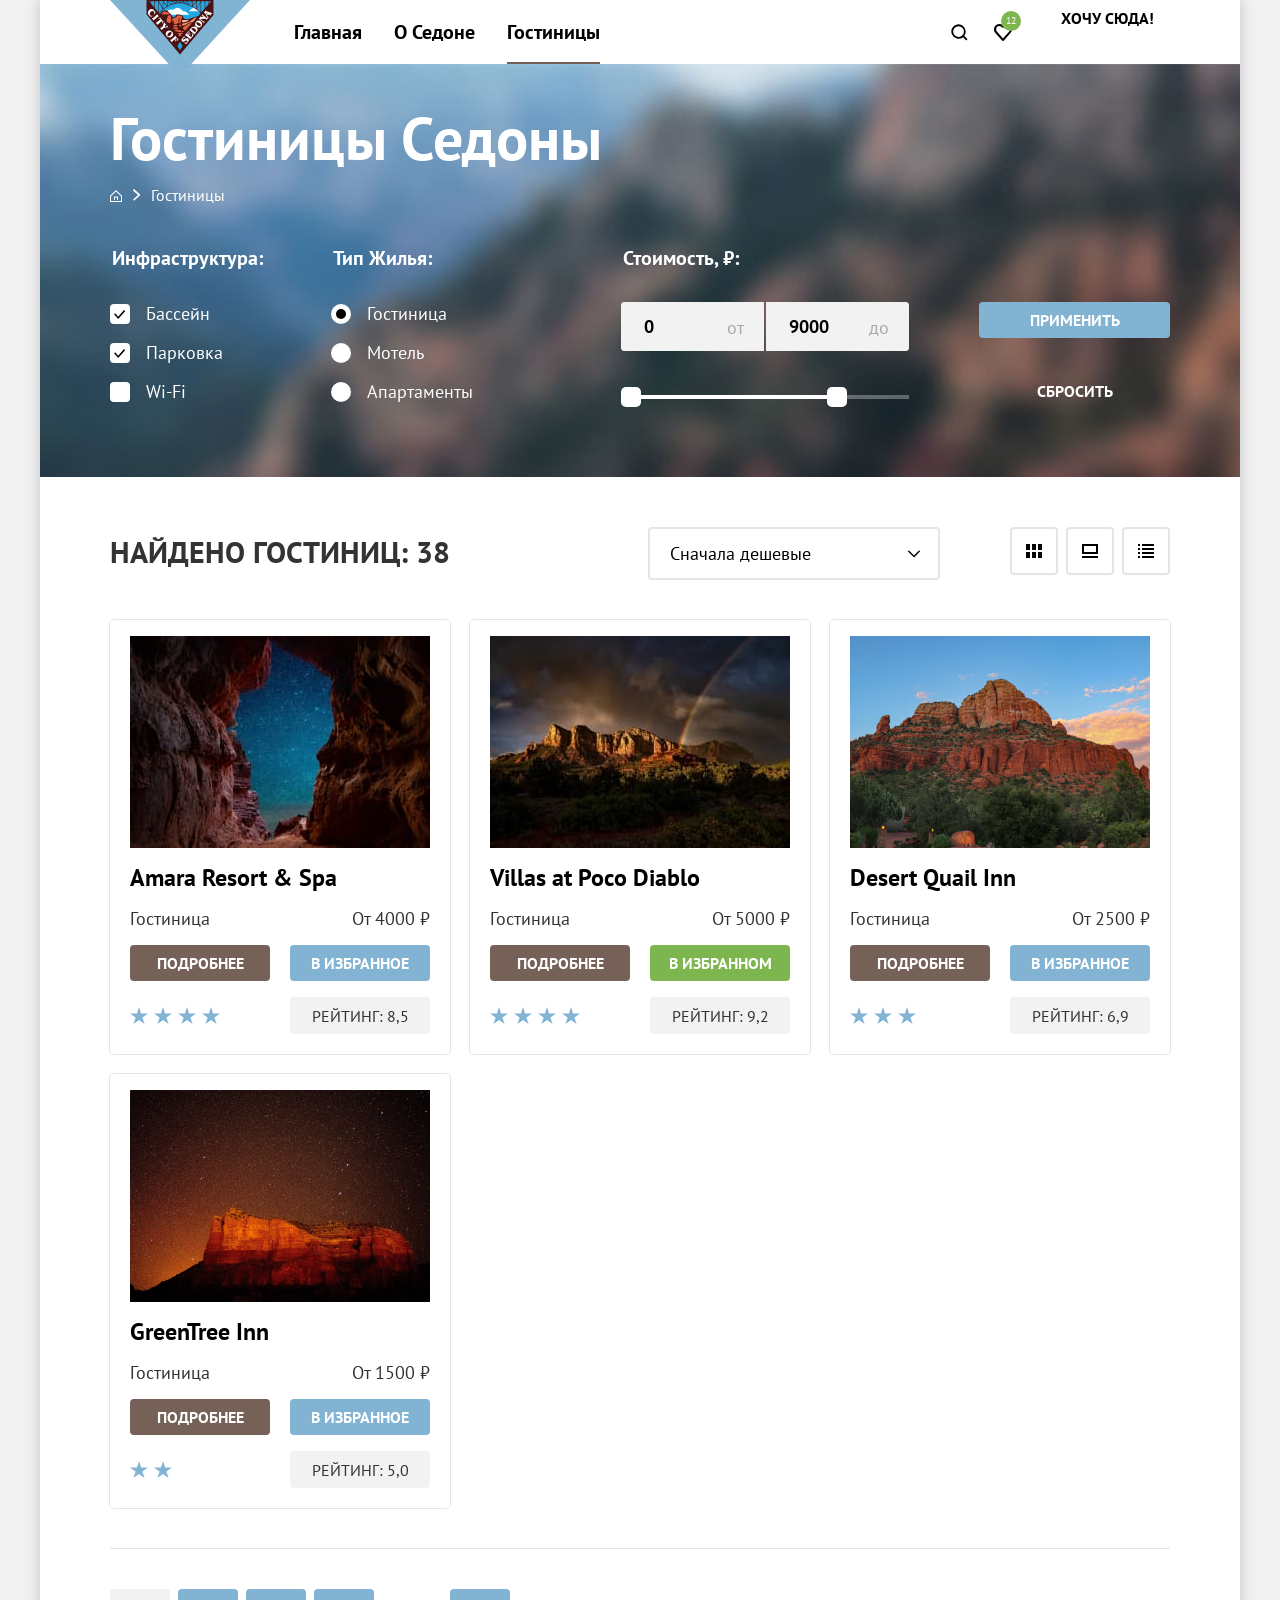
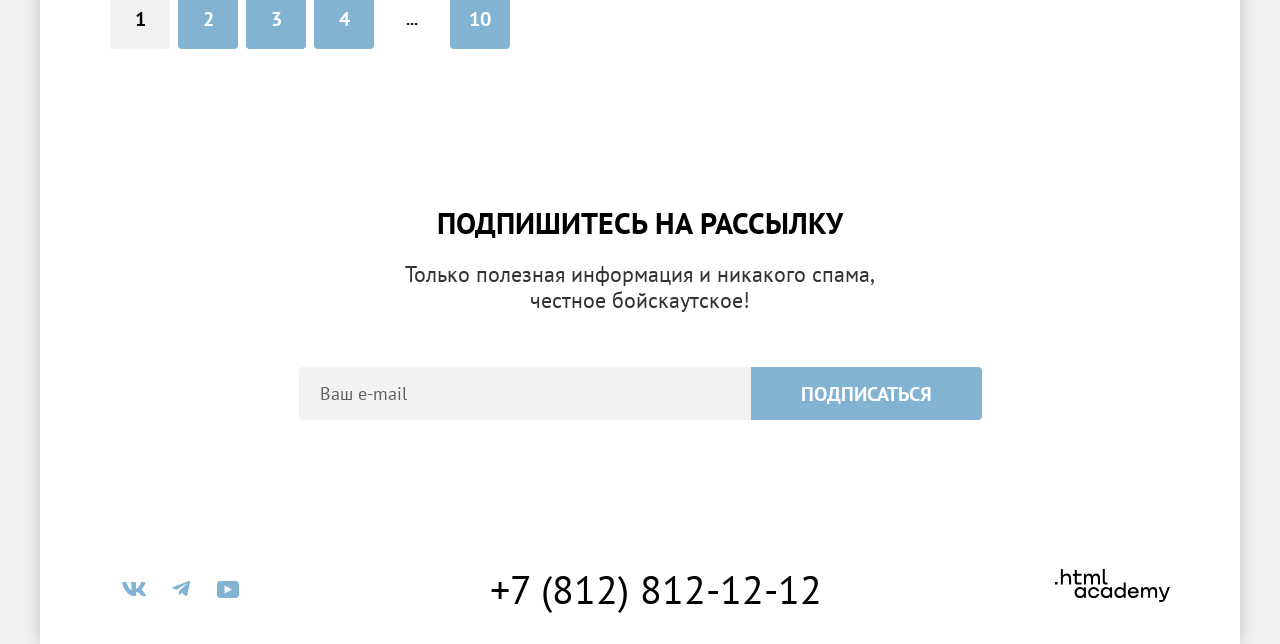
==== commit 0a54d4e3: "Правка модального окна" ====
--- a/catalog.html
+++ b/catalog.html
@@ -12,7 +12,7 @@
       <header class="page-header">
         <nav class="navigation">
           <a class="navigation-logo" href="index.html">
-            <img class="logo" src="images/sedona-logo.svg" alt="Логотип сайта Седоны" width="140" height="70">
+            <img class="logo" src="images/sedona-logo.svg" alt="Логотип сайта Седоны." width="140" height="70">
           </a>
           <ul class="navigation-list">
             <li class="navigation-item">
@@ -28,11 +28,11 @@
           <ul class="navigation-list navigation-user">
             <li class="navigation-item">
               <a class="navigation-link navigation-link-icon search-icon" href="#">
-                <span class="visually-hidden">Поиск</span></a>
+                <span class="visually-hidden">Поиск.</span></a>
             </li>
             <li class="navigation-item">
               <a class="navigation-link navigation-link-icon like-icon" href="#">
-                <span class="visually-hidden">Избранные отели</span>
+                <span class="visually-hidden">Избранные отели.</span>
                 <span class="like-number">12</span>
               </a>
             </li>
@@ -55,7 +55,7 @@
                       <path d="M6 0 0 5.8V12h12V5.8zm5 11H1V6.2l5-4.8 5 4.8z" />
                       <path d="M4 10h1V7.5h2V10h1V6.5H4z" />
                     </svg>
-                    <span class="visually-hidden">На главную</span>
+                    <span class="visually-hidden">На главную.</span>
                   </a>
                 </li>
                 <li class="breadcrumbs-item">
@@ -64,7 +64,7 @@
               </ul>
             </header>
             <section class="catalog-hotels" data-test="filter">
-              <h2 class="visually-hidden">Фильтры выбора гостиниц</h2>
+              <h2 class="visually-hidden">Фильтры выбора гостиниц.</h2>
               <form class="catalog-hotels-filters" action="https://echo.htmlacademy.ru/" method="get">
                 <fieldset class="catalog-filter-group filter-infrastructure">
                   <legend class="catalog-filter-title">Инфраструктура:</legend>
@@ -136,10 +136,10 @@
                     <div class="range-scale">
                       <div class="range-bar" style="left: 0; width: 226px">
                         <button class="range-toggle toggle-min" type="button">
-                          <span class="visually-hidden">Изменить минимальную цену</span>
+                          <span class="visually-hidden">Изменить минимальную цену.</span>
                         </button>
                         <button class="range-toggle toggle-max" type="button">
-                          <span class="visually-hidden">Изменить максимальную цену</span>
+                          <span class="visually-hidden">Изменить максимальную цену.</span>
                         </button>
                       </div>
                     </div>
@@ -165,13 +165,13 @@
             </div>
             <div class="toggle-sorting-container">
               <a class="toggle toggle-tile " href="catalog.html?view=tile">
-                <span class="visually-hidden">Показать список в виде плитки</span>
+                <span class="visually-hidden">Показать список в виде плитки.</span>
               </a>
               <a class="toggle toggle-card" href="catalog.html?view=card">
-                <span class="visually-hidden">Показать карточки</span>
+                <span class="visually-hidden">Показать карточки.</span>
               </a>
               <a class="toggle toggle-list" href="catalog.html?view=list">
-                <span class="visually-hidden">Показать списком</span>
+                <span class="visually-hidden">Показать списком.</span>
               </a>
             </div>
           </div>
@@ -179,7 +179,7 @@
             <li class="hotels-card">
               <a class="hotel-card-link hotel-card-link-img
               " href="#">
-                <img class="hotels-card-img" src="images/catalog/catalog-hotel-1.jpg" alt="Горы на фоне звездного неба"
+                <img class="hotels-card-img" src="images/catalog/catalog-hotel-1.jpg" alt="Горы на фоне звездного неба."
                   width="300" height="212"></a>
               <a class="hotel-card-link" href="#">
                 <h3 class="hotels-card-title">Amara Resort & Spa</h3>
@@ -195,7 +195,7 @@
                 <span class="star"></span>
                 <span class="star"></span>
                 <span class="star"></span>
-                <span class="visually-hidden">Гостиница 4 звезды</span>
+                <span class="visually-hidden">Гостиница 4 звезды.</span>
               </p>
               <p class="raiting-hotels-card-title">
                 <span class="raiting-card">Рейтинг: 8,5</span>
@@ -204,7 +204,7 @@
             </li>
             <li class="hotels-card">
               <a class="hotel-card-link hotel-card-link-img" href="#">
-                <img class="hotels-card-img" src="images/catalog/catalog-hotel-2.jpg" alt="Горы на фоне радуги"
+                <img class="hotels-card-img" src="images/catalog/catalog-hotel-2.jpg" alt="Горы на фоне радуги."
                   width="300" height="212"></a>
               <a class="hotel-card-link" href="#">
                 <h3 class="hotels-card-title">Villas at Poco Diablo</h3>
@@ -220,7 +220,7 @@
                 <span class="star"></span>
                 <span class="star"></span>
                 <span class="star"></span>
-                <span class="visually-hidden">Гостиница 4 звезды</span>
+                <span class="visually-hidden">Гостиница 4 звезды.</span>
               </p>
               <p class="raiting-hotels-card-title">
                 <span class="raiting-card">Рейтинг: 9,2</span>
@@ -229,7 +229,7 @@
             </li>
             <li class="hotels-card">
               <a class="hotel-card-link hotel-card-link-img" href="#">
-                <img class="hotels-card-img" src="images/catalog/catalog-hotel-3.jpg" alt="Горы на фоне голубого неба"
+                <img class="hotels-card-img" src="images/catalog/catalog-hotel-3.jpg" alt="Горы на фоне голубого неба."
                   width="300" height="212"></a>
               <a class="hotel-card-link" href="#">
                 <h3 class="hotels-card-title">Desert Quail Inn</h3>
@@ -244,7 +244,7 @@
                 <span class="star"></span>
                 <span class="star"></span>
                 <span class="star"></span>
-                <span class="visually-hidden">Гостиница 3 звезды</span>
+                <span class="visually-hidden">Гостиница 3 звезды.</span>
               </p>
               <p class="raiting-hotels-card-title">
                 <span class="raiting-card">Рейтинг: 6,9</span>
@@ -254,7 +254,7 @@
             <li class="hotels-card">
               <a class="hotel-card-link hotel-card-link-img" href="#">
                 <img class="hotels-card-img" src="images/catalog/catalog-hotel-4.jpg" width="300" height="212"
-                  alt="Горный массив на фоне звездного неба"></a>
+                  alt="Горный массив на фоне звездного неба."></a>
               <a class="hotel-card-link" href="#">
                 <h3 class="hotels-card-title">GreenTree Inn</h3>
               </a>
@@ -267,7 +267,7 @@
               <p class="stars two-stars" role="img" aria-label="2 звезды">
                 <span class="star"></span>
                 <span class="star"></span>
-                <span class="visually-hidden">Гостиница 2 звезды</span>
+                <span class="visually-hidden">Гостиница 2 звезды.</span>
               </p>
               <p class="raiting-hotels-card-title">
                 <span class="raiting-card">Рейтинг: 5,0</span>
@@ -302,7 +302,7 @@
           <h2 class="newsletter-title">Подпишитесь на рассылку</h2>
           <p class="newsletter-discription">Только полезная информация и никакого спама, честное бойскаутское!</p>
           <form class="newsletter-form" action="https://echo.htmlacademy.ru/" method="post">
-            <label class="visually-hidden" for="newsletter-id">Укажите ваш email </label>
+            <label class="visually-hidden" for="newsletter-id">Укажите ваш email. </label>
             <input class="field" type="email" id="newsletter-id" name="newsletter-email" placeholder="Ваш e-mail"
               required>
             <button class="newsletter-button" type="submit">Подписаться</button>
@@ -310,7 +310,7 @@
         </section>
         <section class="footer-container" data-test="footer">
           <section class="footer-social">
-            <h2 class="visually-hidden">Социальные контакты</h2>
+            <h2 class="visually-hidden">Социальные контакты.</h2>
             <ul class="footer-social-list">
               <li class="footer-social-item">
                 <a class="button-footer-social" href="https://vk.com/htmlacademy">
@@ -320,7 +320,7 @@
                       d="M23.5 1q.3-1-.8-1H20q-1 0-1.1.7S17.6 4 15.7 6q-1 .8-1.3.8T14 6V.9q0-.9-.7-.9H9.2q-.7 0-.7.6c0 .6 1 .8 1 2.5V7q0 1.1-.5 1c-.9 0-3-3.2-4.3-6.9q-.2-1-1.2-1H1q-1 0-.9.7c0 .7.9 4.1 4.1 8.6 2.2 3 5.3 4.7 8 4.7 1.7 0 2-.4 2-1v-2.3q-.1-1 .6-.9c.4 0 1 .2 2.6 1.7 1.8 1.7 2.1 2.5 3.1 2.5H23q1.3 0 1-1.1-.5-1.1-2.3-3L20 8q-.5-.6 0-1.1s3.2-4.4 3.5-6"
                       clip-rule="evenodd" />
                   </svg>
-                  <span class="visually-hidden">ВКонтакте</span>
+                  <span class="visually-hidden">ВКонтакте.</span>
                 </a>
               </li>
               <li class="footer-social-item">
@@ -330,7 +330,7 @@
                     <path
                       d="M16.8.1.8 6.2Q-.6 7 .6 7.6l4.1 1.2 9.5-6q1-.2.5.2l-7.6 7-.3 4.2q.5 0 .8-.4l2-2 4.1 3q1.2.8 1.5-.6L18 1.4c.3-1.1-.4-1.6-1.1-1.3" />
                   </svg>
-                  <span class="visually-hidden">Телеграм</span>
+                  <span class="visually-hidden">Телеграм.</span>
                 </a>
               </li>
               <li class="footer-social-item">
@@ -340,17 +340,17 @@
                     <path
                       d="M18.6 0H3.2C1.3 0 0 1.6 0 3.4v10c0 2 1.3 3.6 3.2 3.6h15.6c1.7 0 3.2-1.6 3.2-3.4V3.4C21.8 1.6 20.5 0 18.6 0m-11 12.5v-8l7.4 4z" />
                   </svg>
-                  <span class="visually-hidden">Ютуб</span>
+                  <span class="visually-hidden">Ютуб.</span>
                 </a>
               </li>
             </ul>
           </section>
           <section class="footer-phone">
-            <h2 class="visually-hidden">Телефон</h2>
+            <h2 class="visually-hidden">Телефон.</h2>
             <a class="footer-phone-link" href="tel:+78128121212">+7 (812) 812-12-12</a>
           </section>
           <section class="footer-logo">
-            <h2 class="visually-hidden">Cделано в HTML Академии</h2>
+            <h2 class="visually-hidden">Cделано в HTML Академии.</h2>
             <a class="footer-logo-link" href="https://htmlacademy.ru/">
               <svg class="footer-logo-icon" role="img" aria-label="Логотип разработчика HTML Academy"
                 xmlns="http://www.w3.org/2000/svg" width="115" height="33" fill="none" viewBox="0 0 115 33">
--- a/styles/styles.css
+++ b/styles/styles.css
@@ -86,6 +86,7 @@
   max-width: 268px;
   margin-left: auto;
   margin-right: 70px;
+  justify-content: end;
 }
 
 .navigation-link-icon {
@@ -128,7 +129,7 @@
   text-align: center;
 }
 
-.navigation-link.button {
+.navigation-link-button {
   max-width: 160px;
   font-family: inherit;
   font-size: 16px;
@@ -201,6 +202,7 @@
   background: #f2f2f2;
   font-size: 18px;
   font-family: inherit;
+  border: 1px solid transparent;
 }
 
 .field:active {
@@ -309,7 +311,7 @@
 .sight-header {
   padding-top: 69px;
   padding-bottom: 90px;
-  width: 651px;
+  max-width: 655px;
   margin: 0 auto;
 }
 
@@ -513,6 +515,7 @@
 .advantages-item {
   width: 400px;
   padding-bottom: 81px;
+  flex-grow: 1;
 }
 
 .advantages-item-medium {
@@ -1025,15 +1028,6 @@
   padding-top: 8px;
   border-radius: 4px;
   cursor: pointer;
-}
-
-.button:disabled {
-  background-color: #e5e5e5;
-  color: #ffffff;
-}
-
-.button:disabled:hover {
-  cursor: default;
 }
 
 .button-filter-submit {
@@ -1334,6 +1328,7 @@
   text-decoration: none;
   grid-column: 1/-1;
 }
+
 .hotel-card-link:hover .hotels-card-title {
   color: #756157;
 }
@@ -1508,7 +1503,7 @@
   content: "";
   background-color: #000000;
   position: absolute;
-  width: 14px;
+  width: 18px;
   height: 2px;
   top: 50%;
   left: 50%;
@@ -1568,10 +1563,16 @@
   font-size: 16px;
   line-height: 21px;
   font-weight: 400;
+  max-width: 371px;
+  padding-left: 20px;
+  padding-right: 20px;
 }
 
 .error-date {
   color: #ff5757;
+  max-width: 320px;
+  padding-right: 20px;
+  padding-left: 20px;
 }
 
 .label-modal {
@@ -1580,13 +1581,14 @@
   color: #000000;
   font-weight: 700;
   text-transform: capitalize;
-  margin: auto 0;
+  margin: 12px 0;
 }
 
 .label-number-adults {
   display: flex;
   align-items: center;
   flex-wrap: wrap;
+  margin-right: 46px;
 }
 
 .label-number-children {
@@ -1594,28 +1596,31 @@
   flex-wrap: wrap;
   position: relative;
   align-items: center;
-
 }
 
 .wapper-number-input {
-  width: 110px;
-  margin-left: 72px;
+  max-width: 110px;
   display: flex;
 }
 
 .wrapper-label-number {
   display: flex;
   flex-wrap: wrap;
-  justify-content: space-between;
   grid-column: 1 / 3;
   margin-bottom: 48px;
 }
 
+.wapper-number-input-adults {
+  margin-right: 88px;
+}
+
 .button-modal-form {
   grid-column: 1 / 3;
 }
 
 .number-input {
+  font-family: "PT Sans", sans-serif;
+  font-size: 18px;
   border: none;
   width: 31px;
   box-sizing: border-box;
@@ -1641,17 +1646,19 @@
 .tooltip {
   position: relative;
   margin-left: 10px;
+  margin-right: 73px;
 }
 
 .tooltip-toggle {
+  position: absolute;
   display: block;
   border: none;
   background-color: rgba(131, 179, 211, 1);
   border-radius: 50%;
-  margin: 0;
   padding: 0;
   width: 26px;
-
+  top: 50%;
+  transform: translateY(-50%);
 }
 
 .tooltip-icon {
@@ -1671,13 +1678,12 @@
   font-weight: 400;
   text-transform: none;
   display: block;
-  padding: 15px 18px 18px 22px;
+  padding: 24px 18px 20px 22px;
   position: absolute;
-  top: calc(100% + 15px);
-  left: 50%;
+  top: 100%;
+  left: 12px;
   transform: translateX(-50%);
-  display: none;
-
+  /* display: none; */
 }
 
 .tooltip-toggle:hover + .tooltip-text,
@@ -1700,13 +1706,14 @@
 }
 
 .date-input {
+  font-family: "PT Sans", sans-serif;
   padding: 0;
   background-color: #f2f2f2;
   border: 3px solid #f2f2f2;
-  padding-left: 20px;
+  padding-left: 17px;
   padding-right: 54px;
-  padding-top: 12px;
-  padding-bottom: 12px;
+  padding-top: 10px;
+  padding-bottom: 7px;
   border-radius: 4px;
   margin-bottom: 4px;
   color: #000000;
@@ -1809,3 +1816,64 @@
 .button-modal-form:active {
   color: rgba(255, 255, 255, 0.3);
 }
+
+.search-button:disabled {
+  color: #e7e7e7;
+  background-color: rgb(117 97 87 / 30%);
+}
+
+.search-button:disabled:hover {
+  outline: none;
+  cursor: default;
+  background-color: rgb(117 97 87 / 30%);
+}
+
+.newsletter-button:disabled,
+.button-filter-submit:disabled {
+  color: #e7e7e7;
+  background-color: rgb(130 179 211 / 30%);
+}
+
+.newsletter-button:disabled:hover,
+.button-filter-submit:disabled:hover {
+  outline: none;
+  background-color: rgb(130 179 211 / 30%);
+  cursor: default;
+}
+
+
+.button-disabled,
+.button:disabled {
+  color: #e7e7e7;
+  background-color: rgb(117 97 87 / 57%);
+}
+
+.button-disabled:focus,
+.button-disabled:hover,
+.button:disabled:hover {
+  background-color: rgb(117 97 87 / 57%);
+  outline: none;
+  cursor: default;
+}
+
+.field:disabled,
+.field:disabled:hover {
+  opacity: 50%;
+}
+
+.field:invalid {
+  box-shadow: none;
+}
+
+.field:focus:invalid {
+  border: 1px solid #ea5454;
+}
+
+.control-input:disabled ~ .control-mark,
+.control-input:disabled ~ .control-label {
+  opacity: 50%;
+}
+
+.pagination-disabled {
+  background-color: rgb(117 97 87 / 57%);
+}
